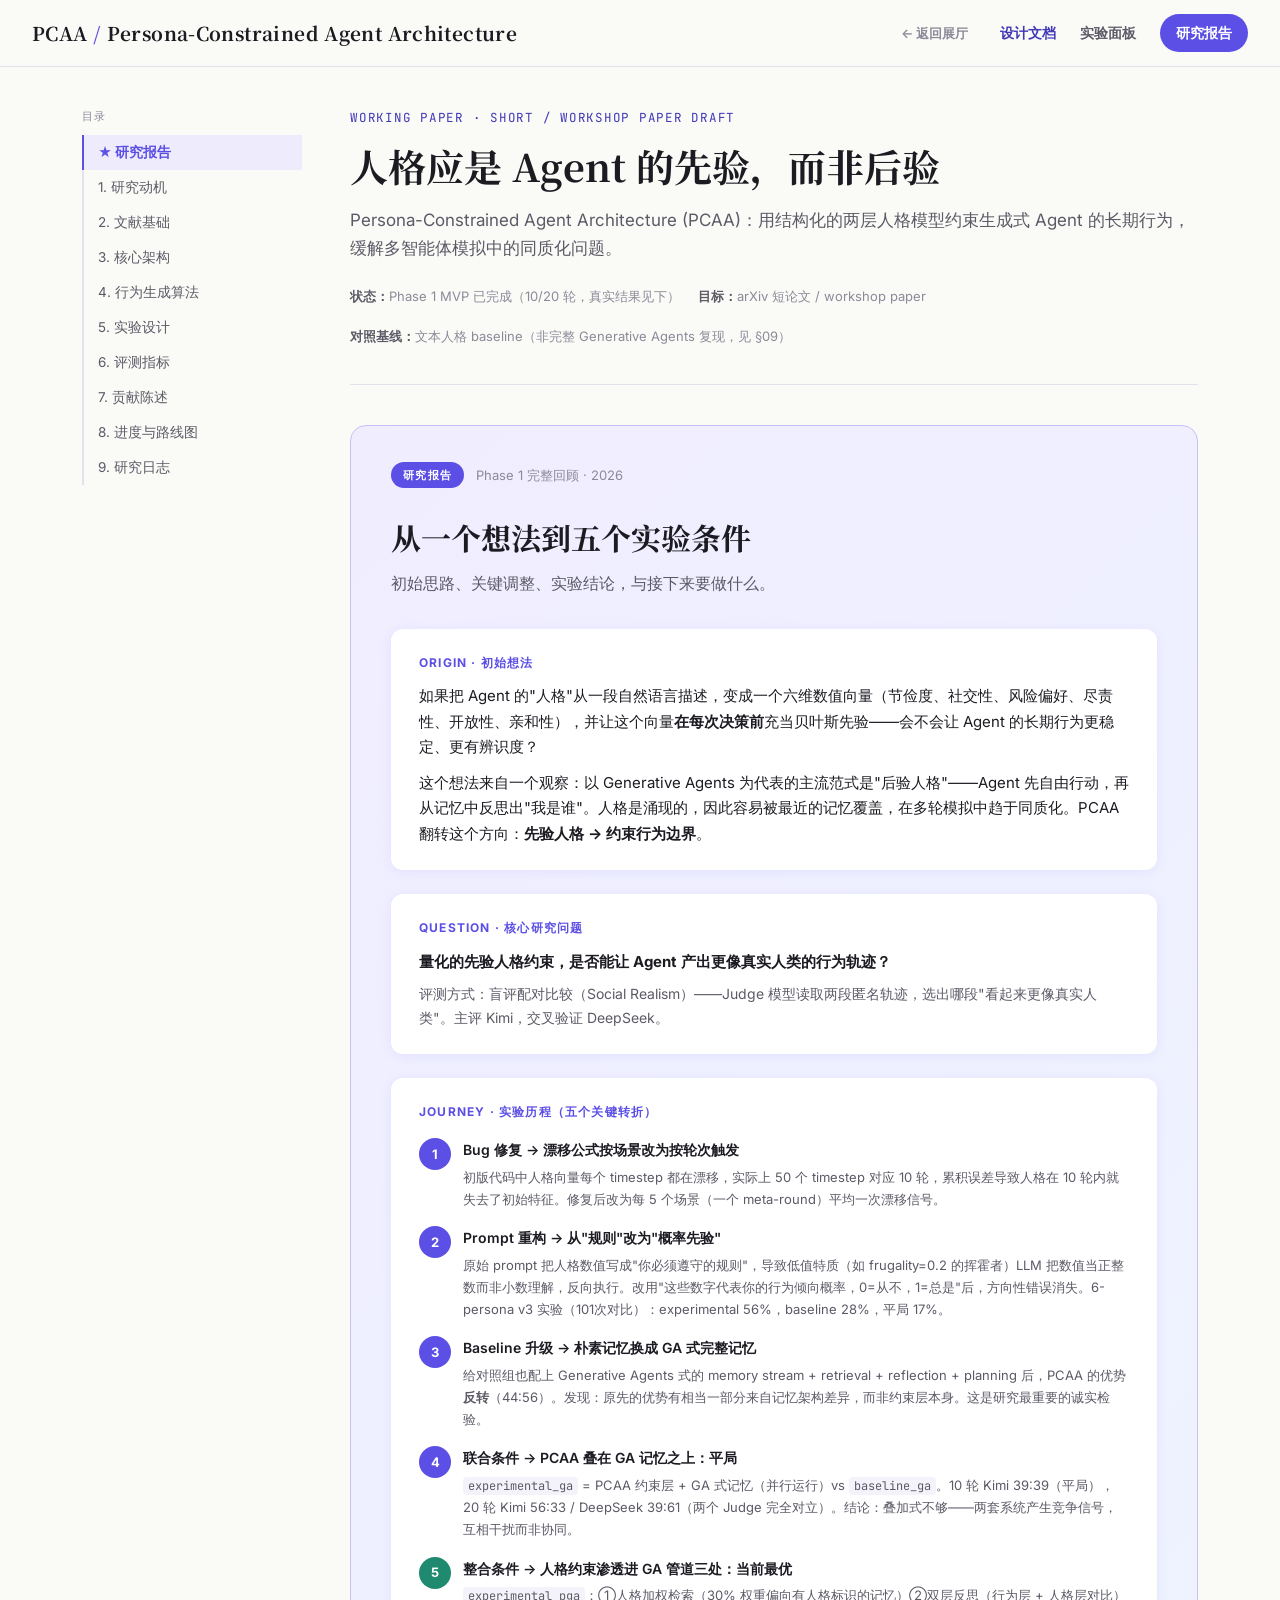
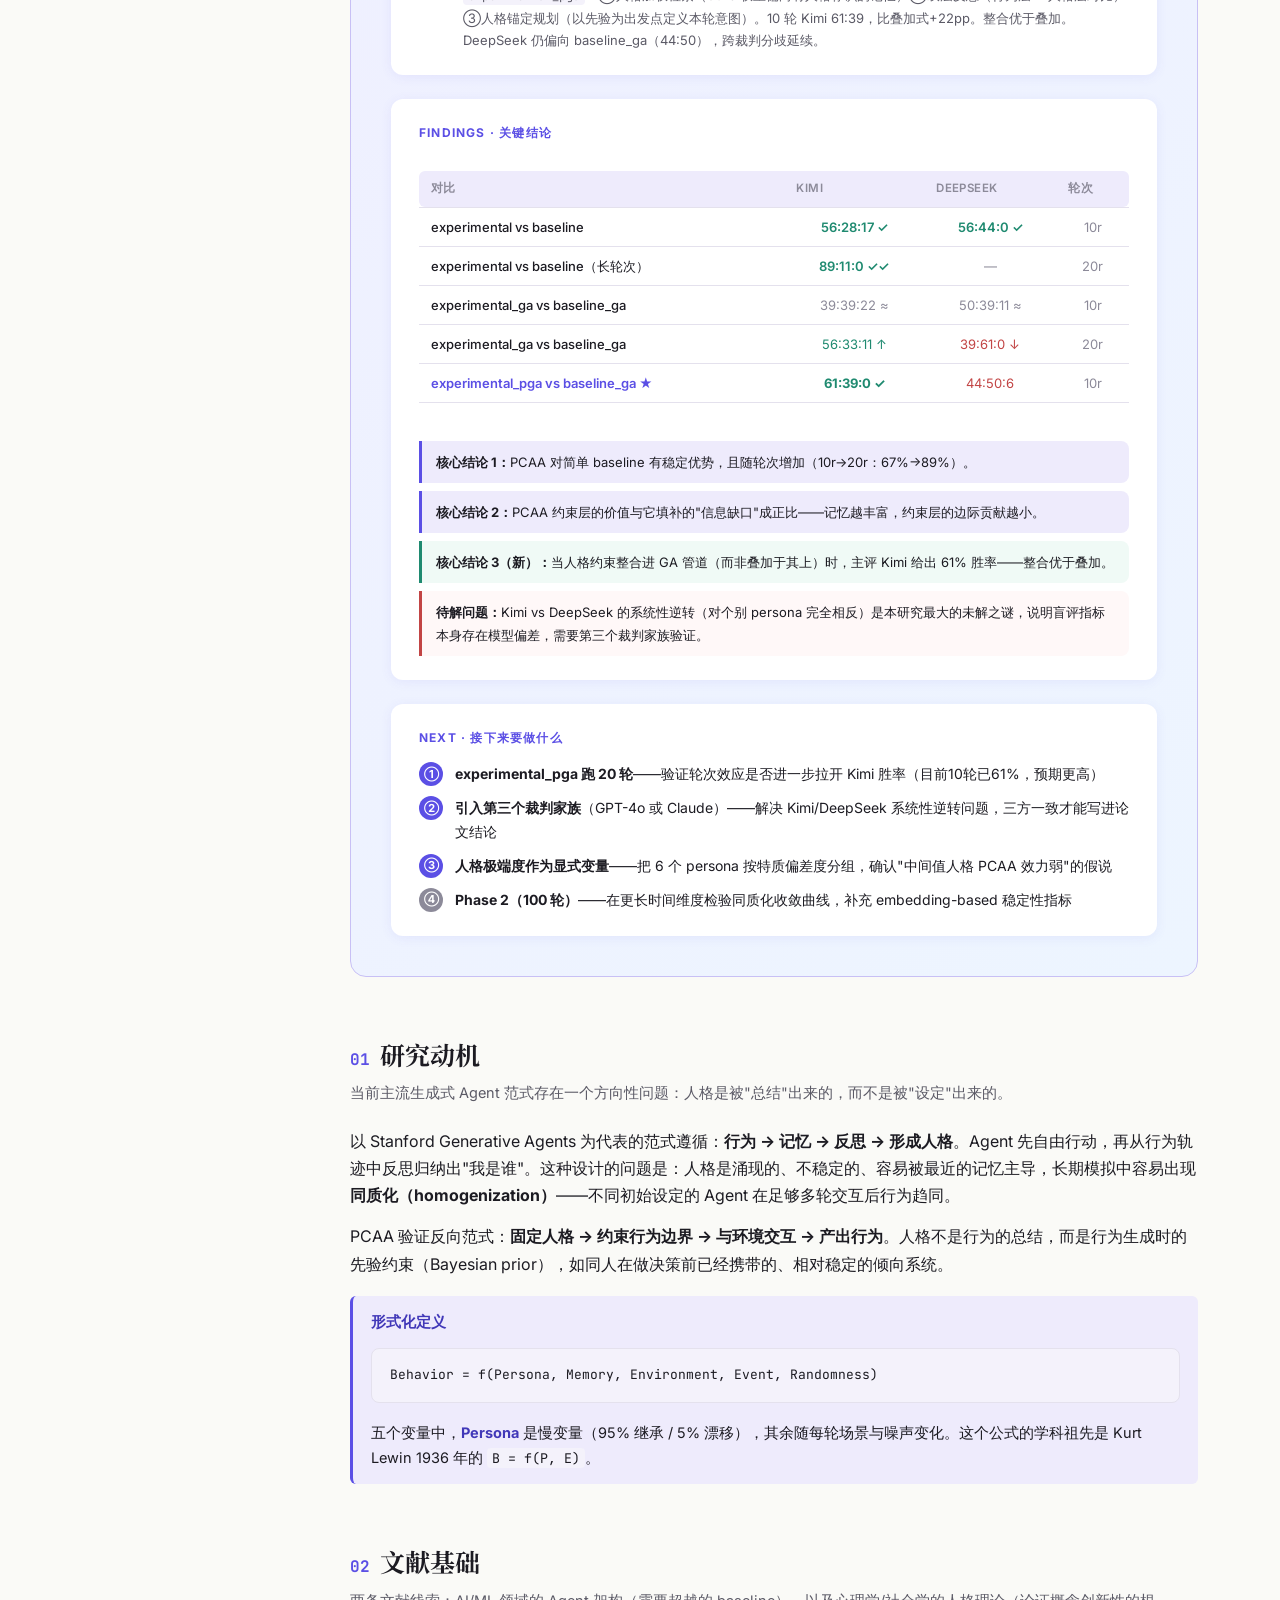
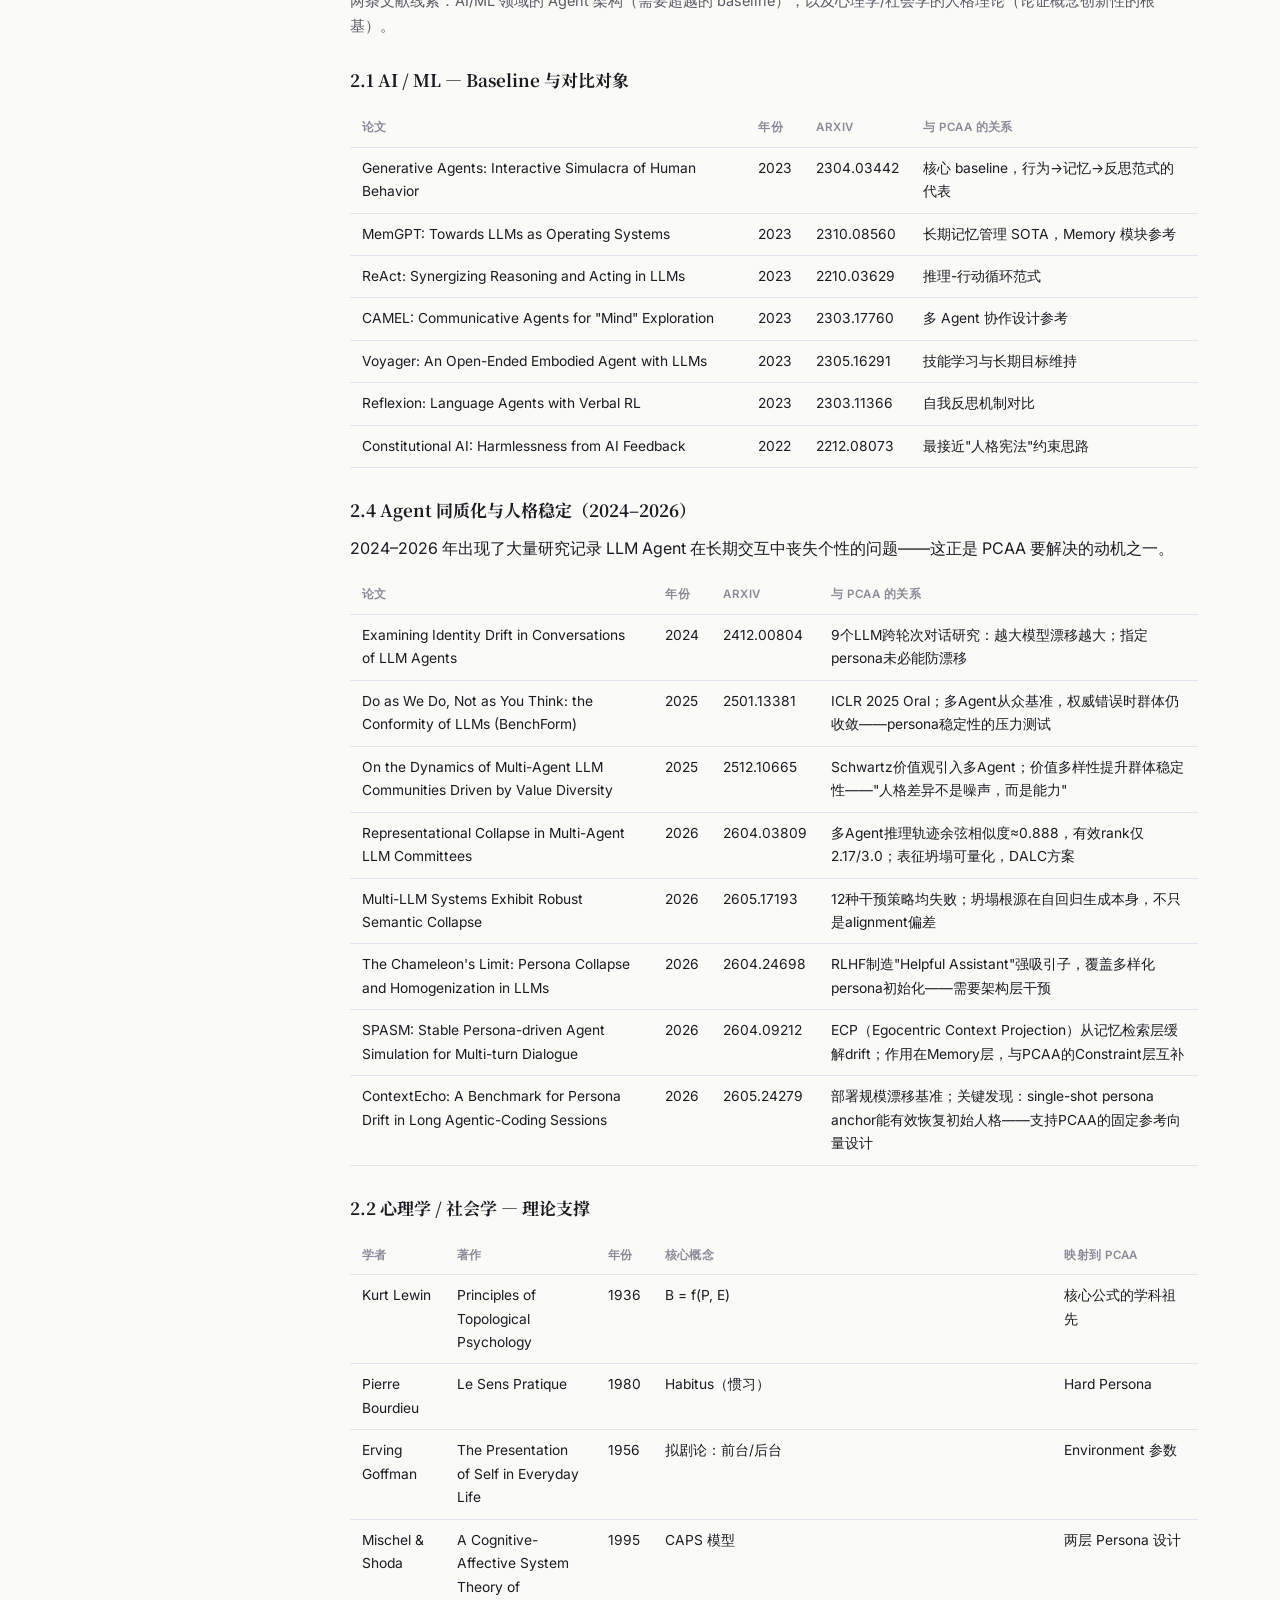
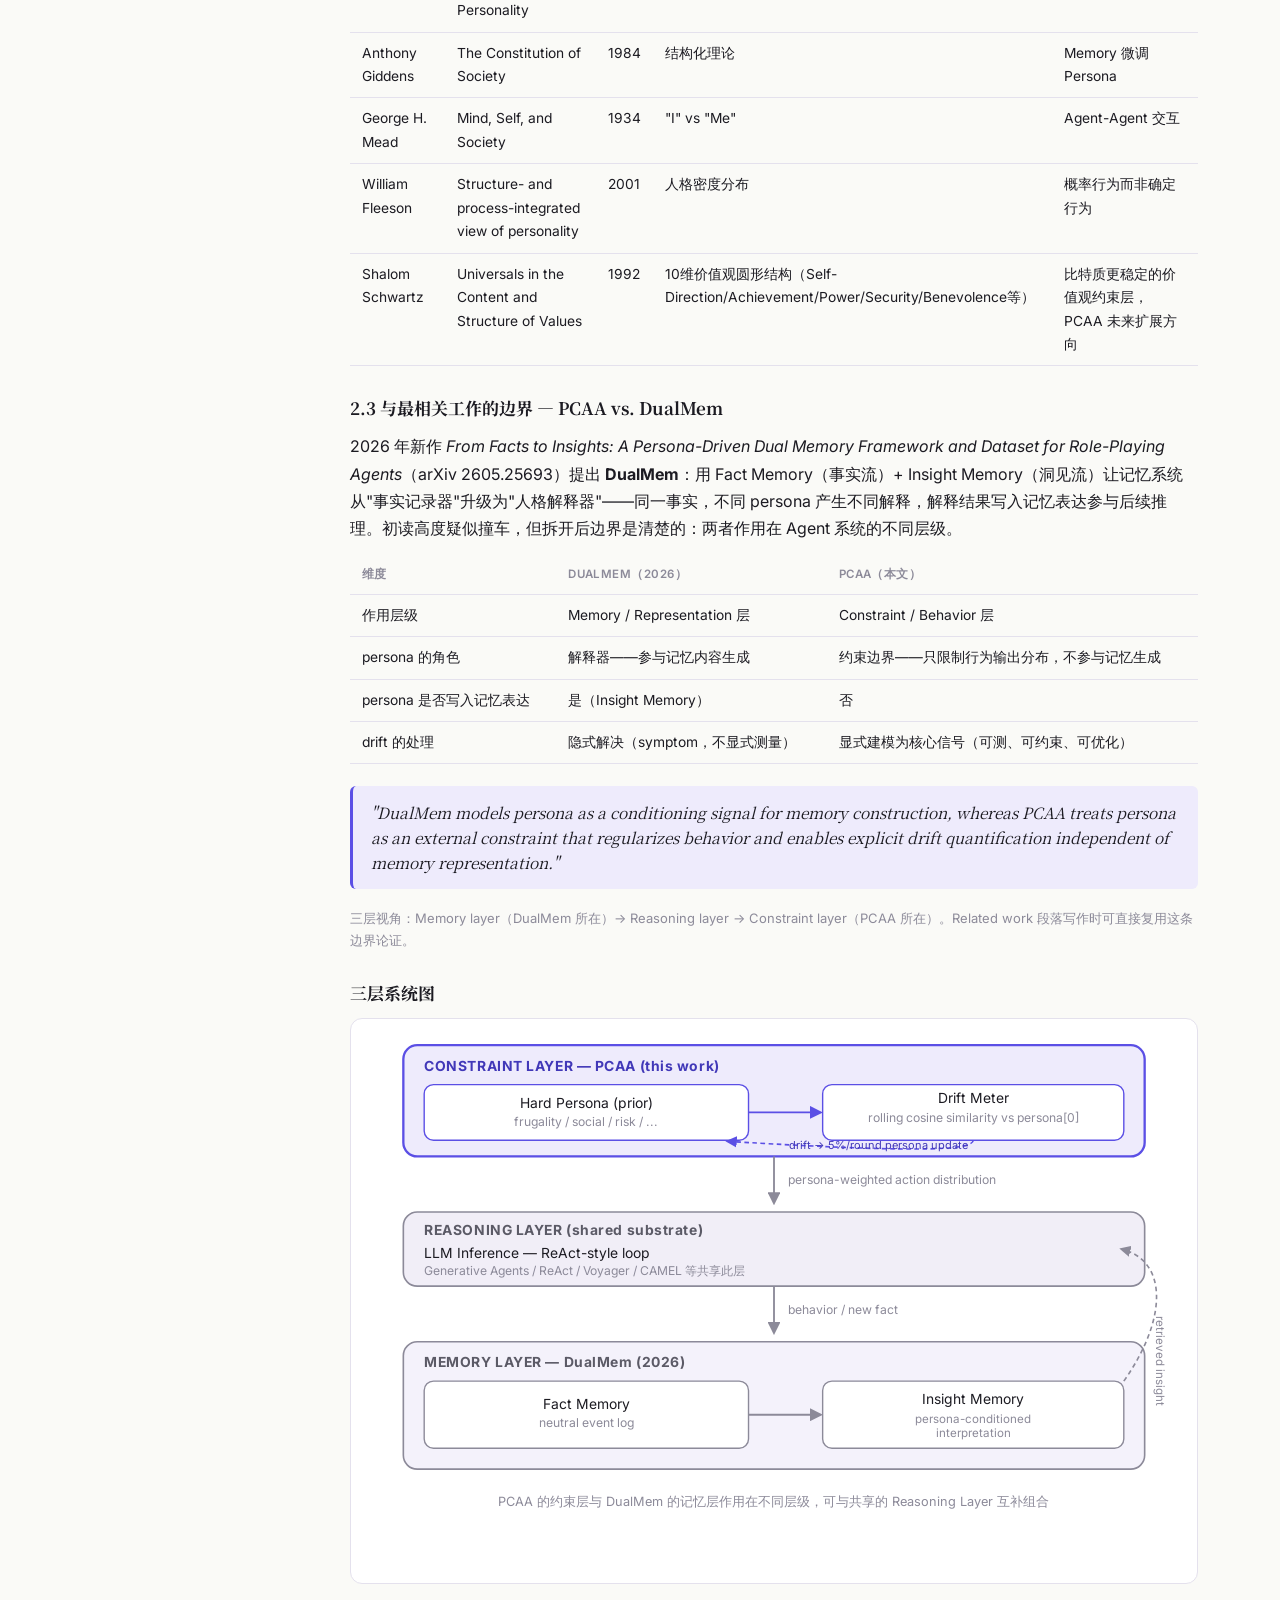
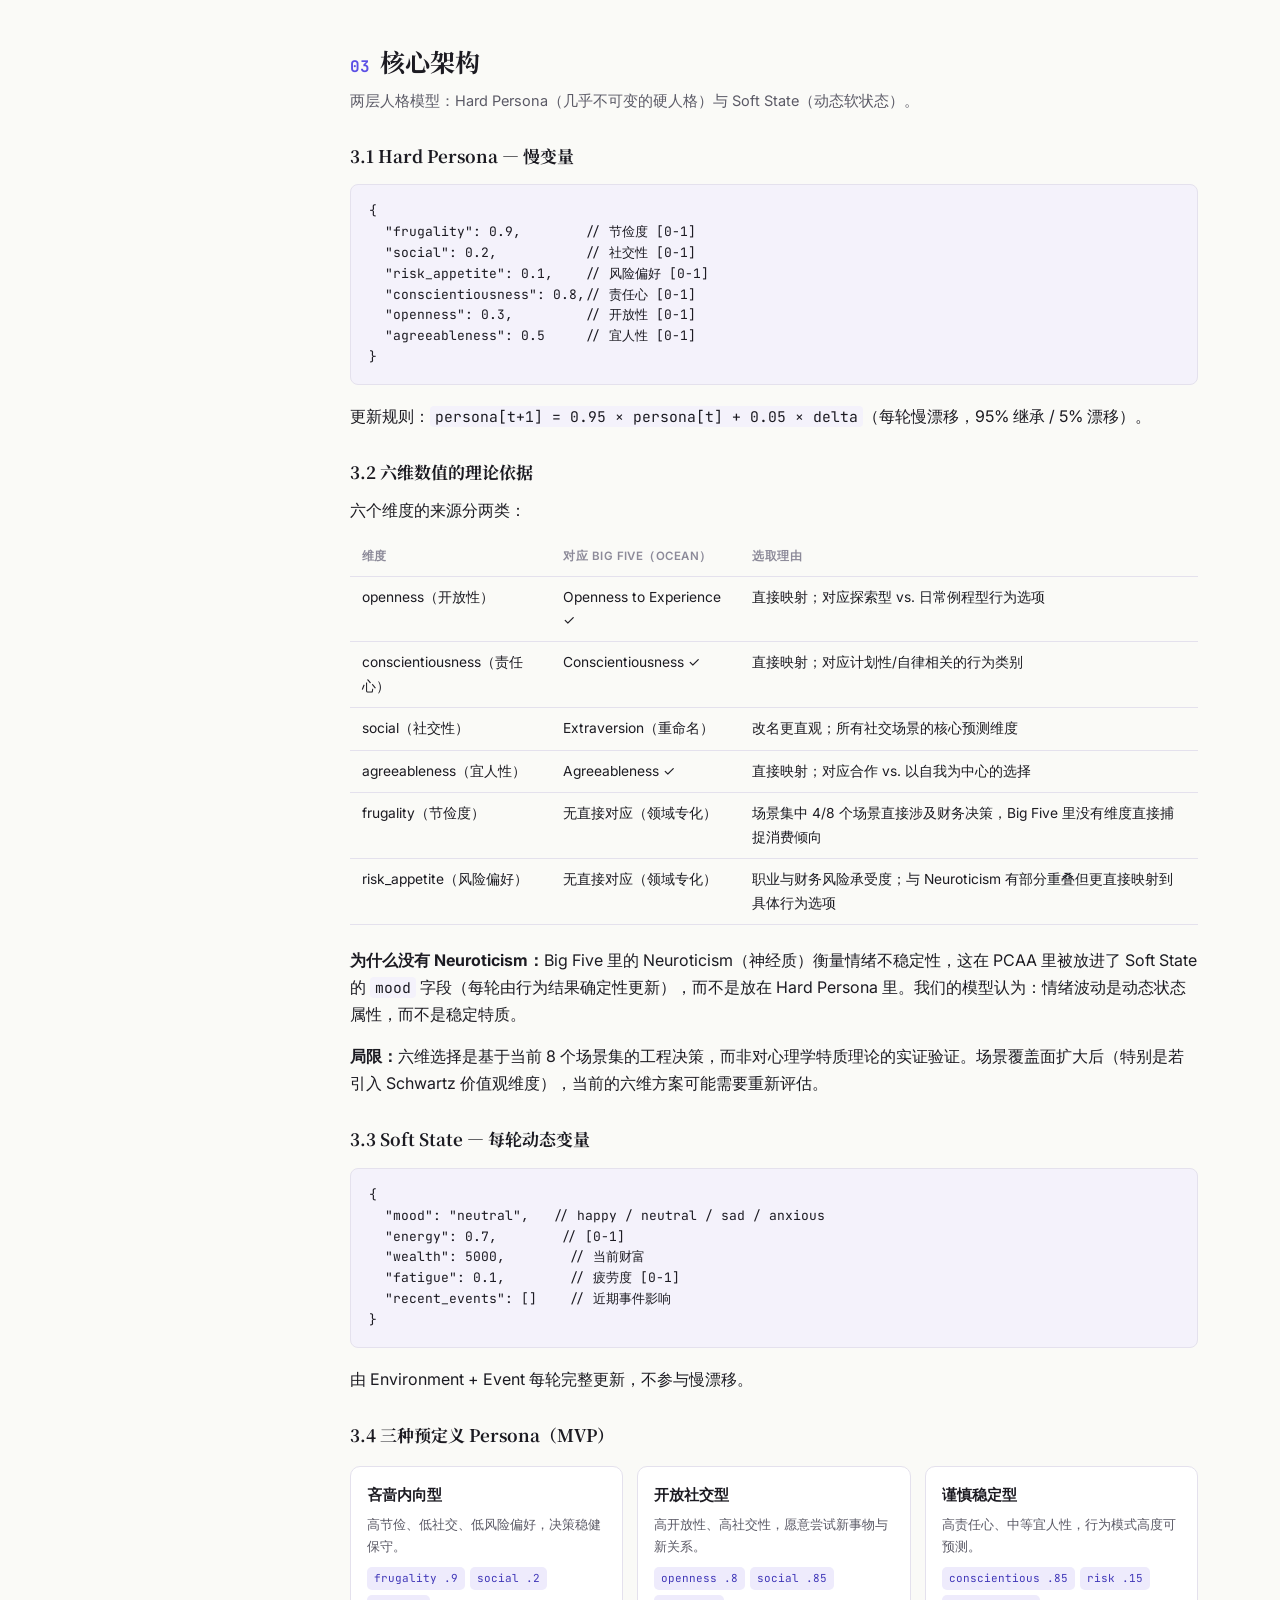
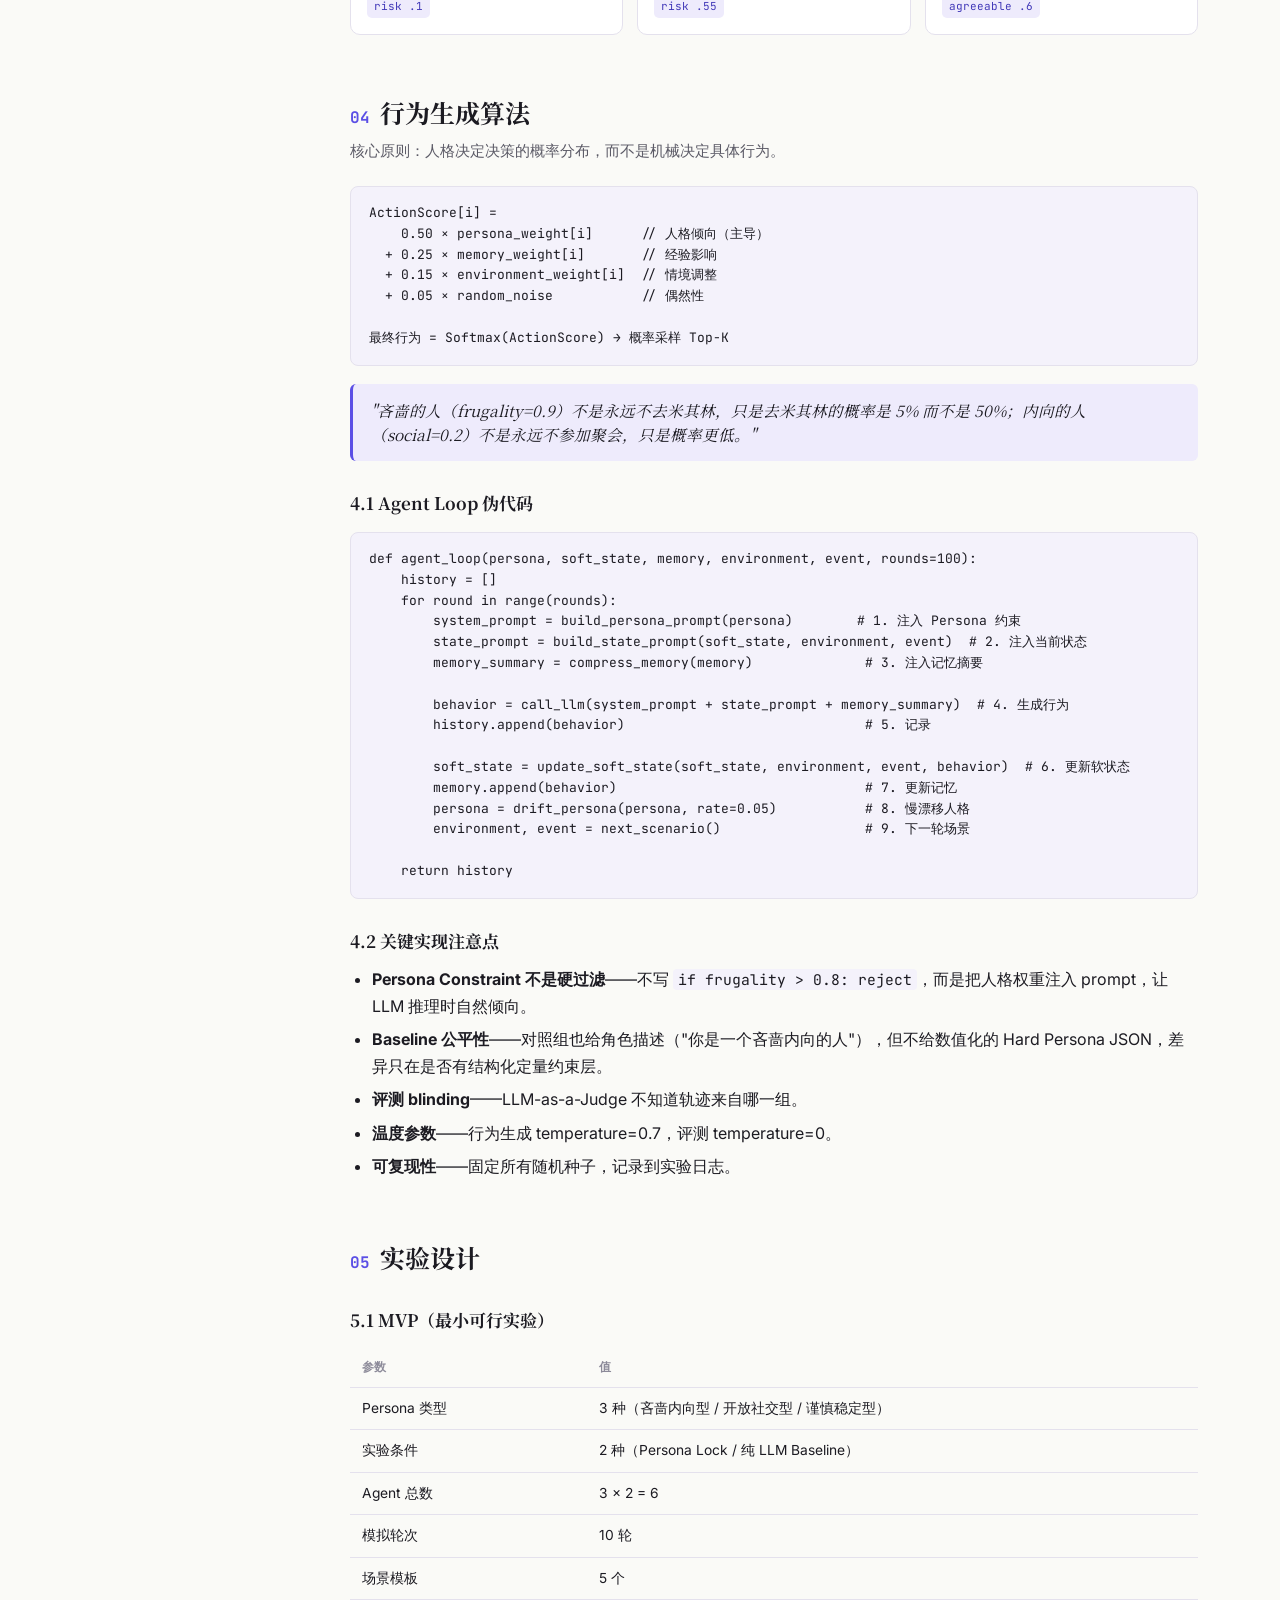
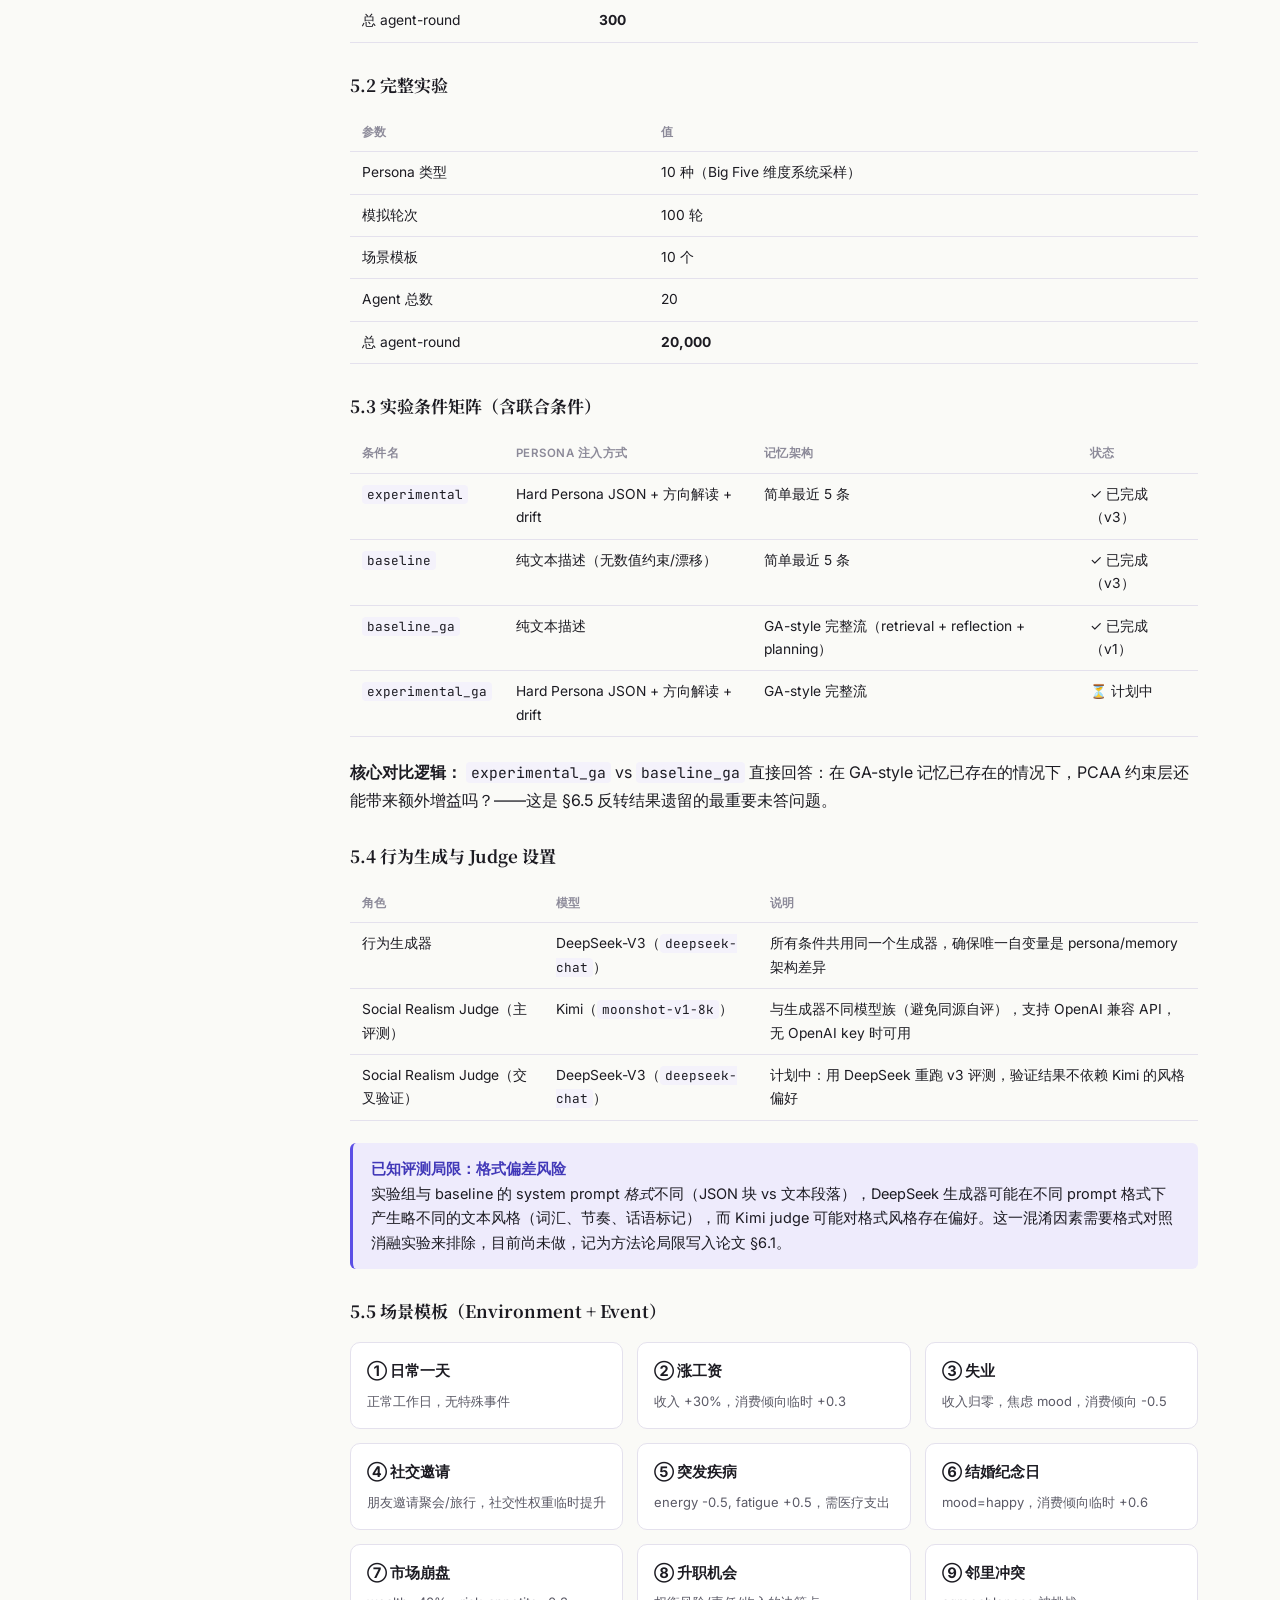
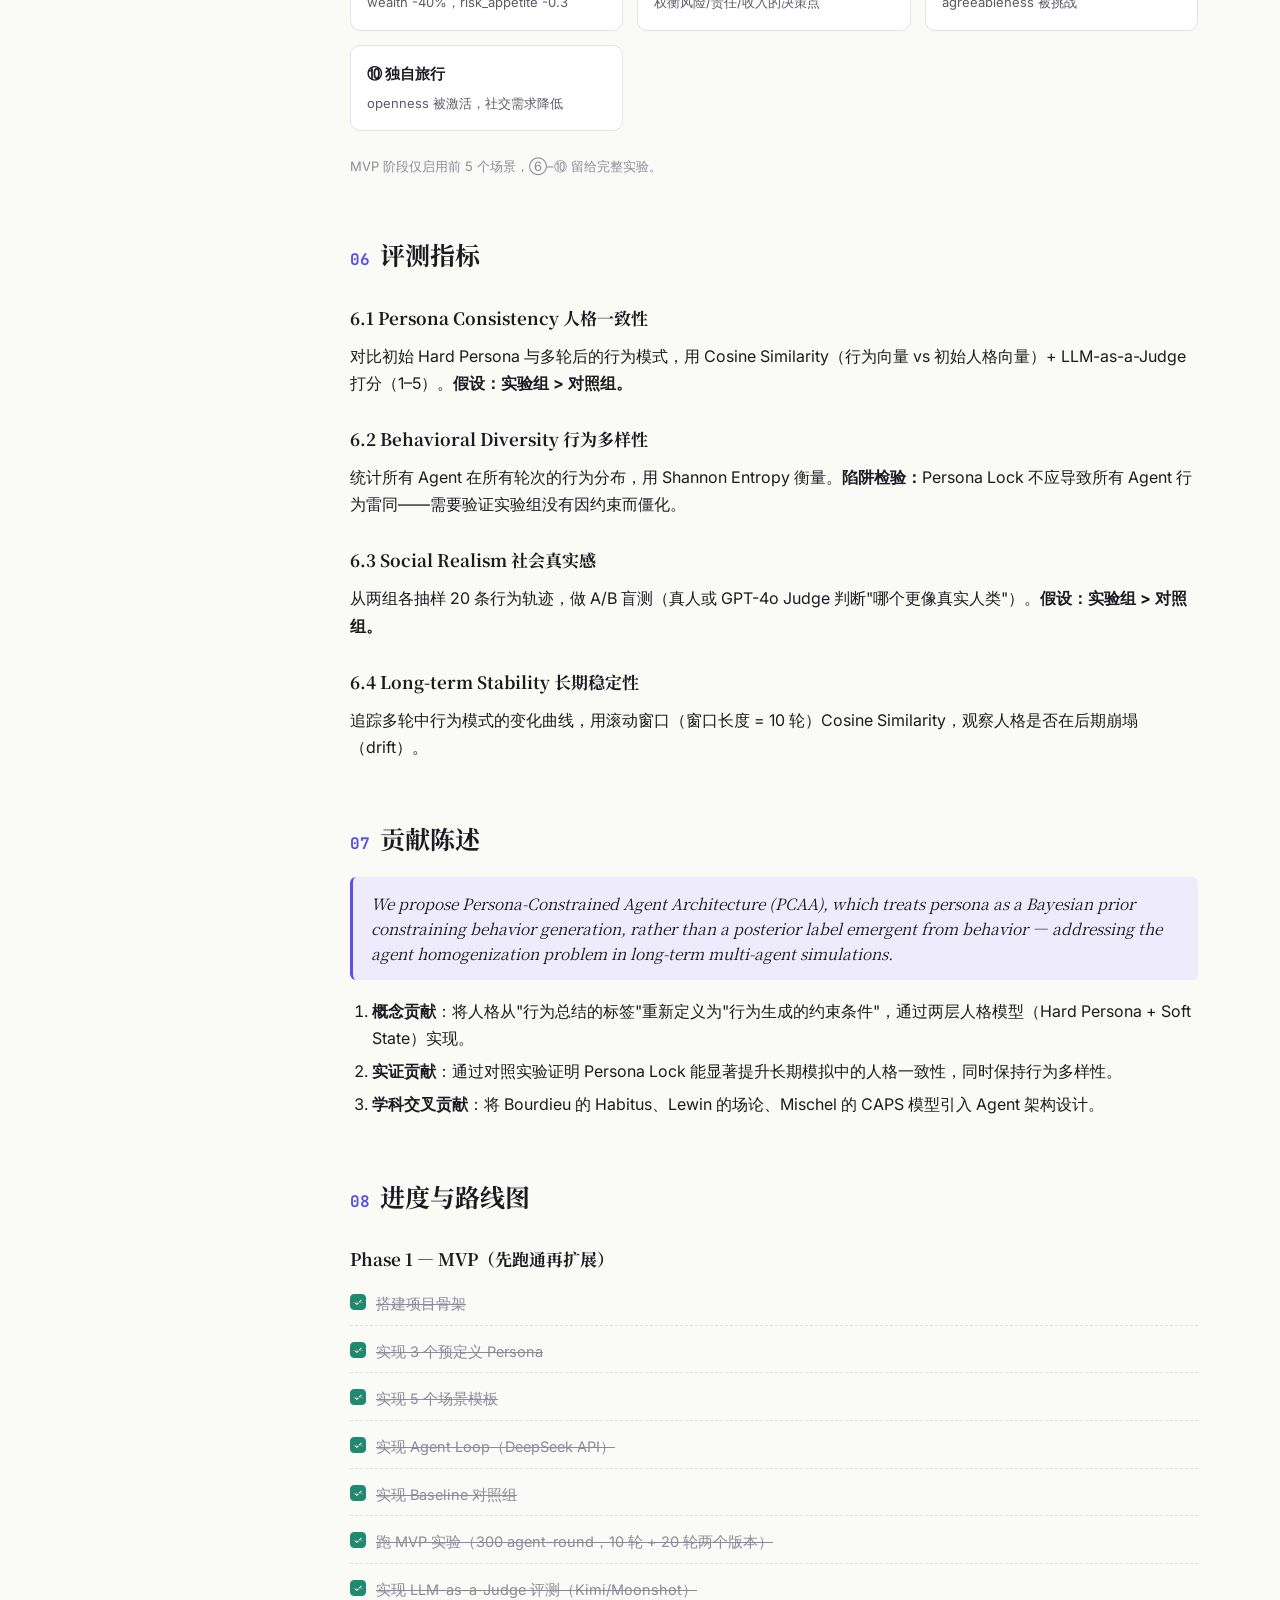
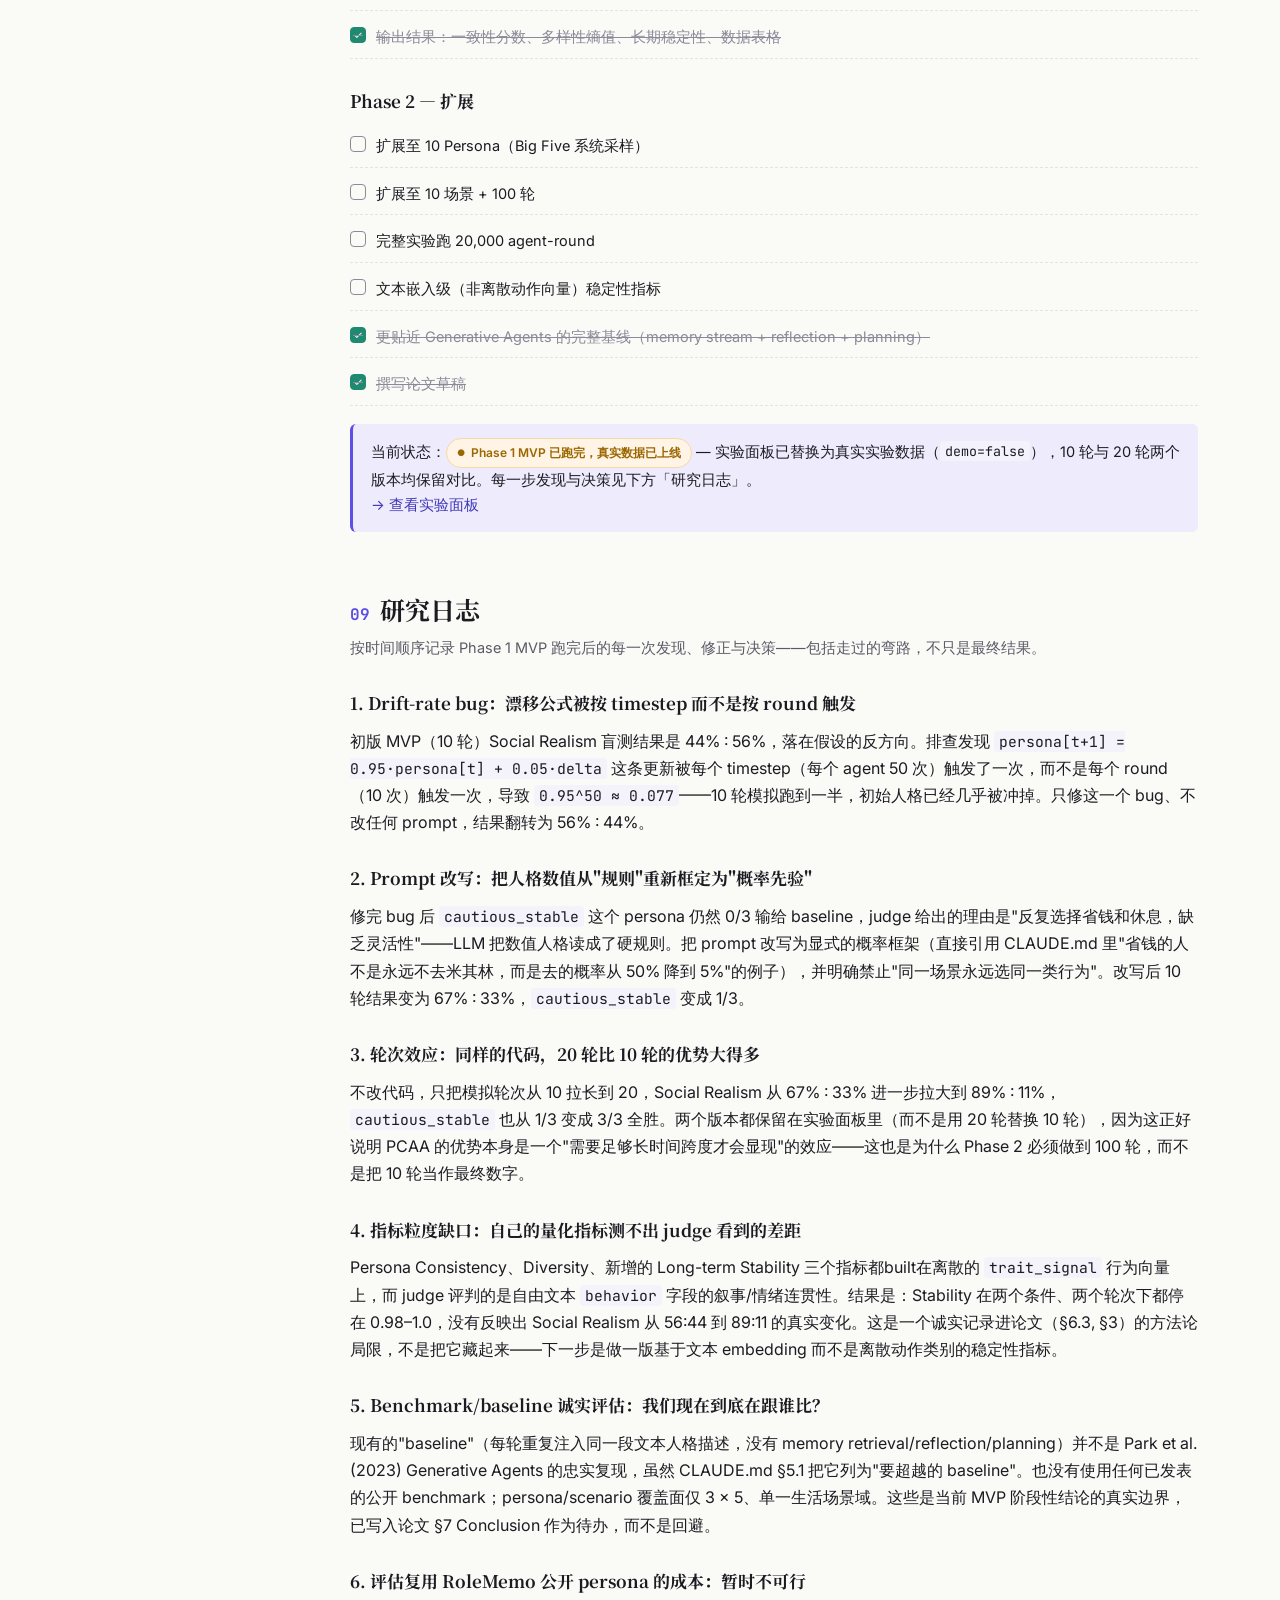
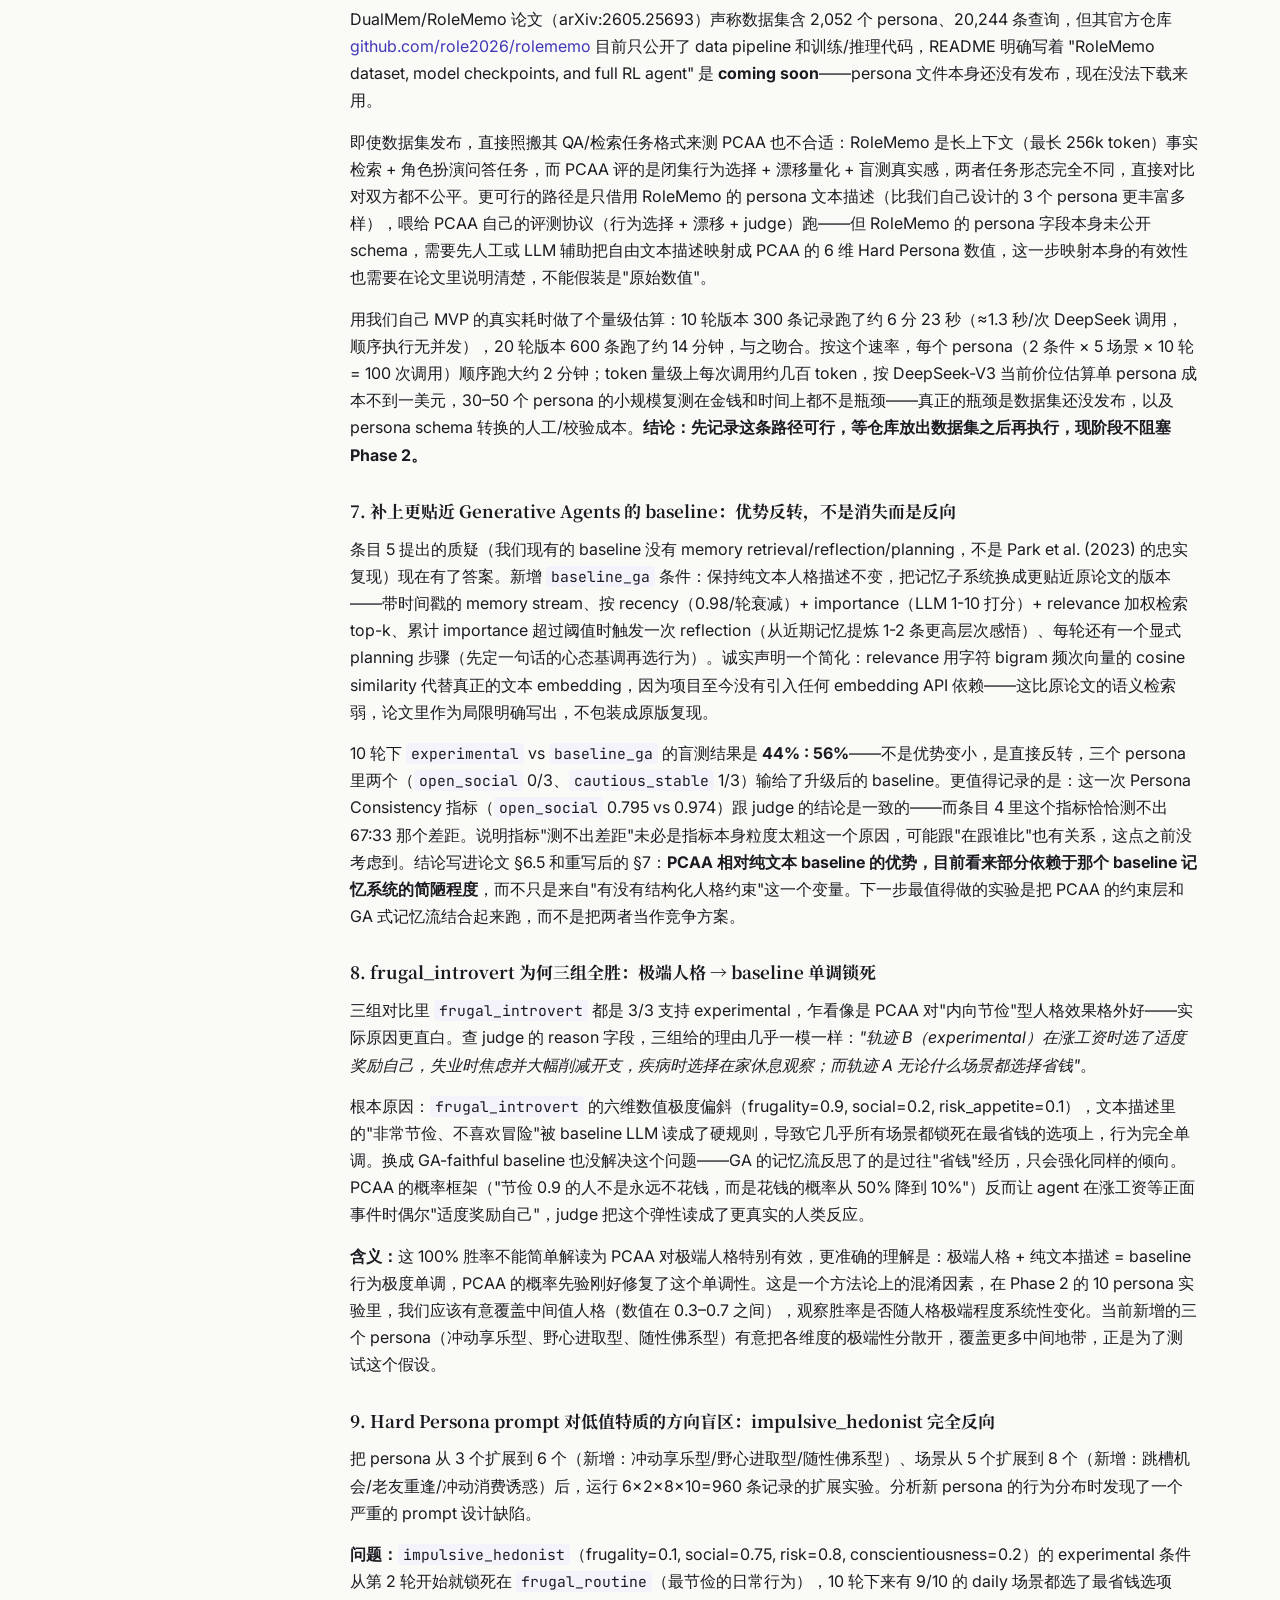
==== site/index.html @ 69a3335a "feat: PCAA Phase 1 MVP — complete experiment codebase + results 五个实验条件（experimental / baseline / bas" ====
<!DOCTYPE html>
<html lang="zh-CN">
<head>
<meta charset="UTF-8">
<meta name="viewport" content="width=device-width, initial-scale=1.0">
<title>PCAA — Persona-Constrained Agent Architecture</title>
<link rel="preconnect" href="https://fonts.googleapis.com">
<link href="https://fonts.googleapis.com/css2?family=Noto+Serif+SC:wght@500;700&family=Inter:wght@400;500;600;700&family=JetBrains+Mono:wght@400;500&display=swap" rel="stylesheet">
<link rel="stylesheet" href="css/style.css">
</head>
<body>

<div class="topbar">
  <div class="brand">PCAA <span>/</span> Persona-Constrained Agent Architecture</div>
  <nav>
    <a href="https://carolineluu.github.io/" style="font-size:13px;color:var(--ink-faint);display:flex;align-items:center;gap:5px;margin-right:8px;">← 返回展厅</a>
    <a href="index.html" class="active">设计文档</a>
    <a href="dashboard.html">实验面板</a>
    <a href="#research-report" class="cta">研究报告</a>
  </nav>
</div>

<div class="page">
  <aside class="toc">
    <div class="toc-title">目录</div>
    <ol>
      <li><a href="#research-report" style="color:var(--accent);font-weight:600;">★ 研究报告</a></li>
      <li><a href="#motivation">1. 研究动机</a></li>
      <li><a href="#related-work">2. 文献基础</a></li>
      <li><a href="#architecture">3. 核心架构</a></li>
      <li><a href="#algorithm">4. 行为生成算法</a></li>
      <li><a href="#experiment-design">5. 实验设计</a></li>
      <li><a href="#metrics">6. 评测指标</a></li>
      <li><a href="#contributions">7. 贡献陈述</a></li>
      <li><a href="#roadmap">8. 进度与路线图</a></li>
      <li><a href="#research-log">9. 研究日志</a></li>
    </ol>
  </aside>

  <main>
    <div class="hero">
      <div class="kicker">Working Paper · Short / Workshop Paper Draft</div>
      <h1>人格应是 Agent 的先验，而非后验</h1>
      <div class="subtitle">Persona-Constrained Agent Architecture (PCAA)：用结构化的两层人格模型约束生成式 Agent 的长期行为，缓解多智能体模拟中的同质化问题。</div>
      <div class="meta">
        <span><b>状态：</b>Phase 1 MVP 已完成（10/20 轮，真实结果见下）</span>
        <span><b>目标：</b>arXiv 短论文 / workshop paper</span>
        <span><b>对照基线：</b>文本人格 baseline（非完整 Generative Agents 复现，见 §09）</span>
      </div>
    </div>

    <section class="block" id="research-report" style="background:linear-gradient(135deg,#f0edff 0%,#edf5ff 100%);border:1.5px solid #c8c0f5;border-radius:16px;padding:36px 40px 40px;">
      <div style="display:flex;align-items:center;gap:12px;margin-bottom:24px;">
        <span style="background:var(--accent);color:#fff;font-size:11px;font-weight:700;letter-spacing:.12em;padding:4px 12px;border-radius:99px;">研究报告</span>
        <span style="font-size:13px;color:var(--ink-faint);">Phase 1 完整回顾 · 2026</span>
      </div>
      <h2 style="font-family:var(--serif);font-size:clamp(22px,2.4vw,30px);margin:0 0 8px;color:var(--ink);">从一个想法到五个实验条件</h2>
      <p style="font-size:16px;color:var(--ink-soft);margin:0 0 32px;line-height:1.6;">初始思路、关键调整、实验结论，与接下来要做什么。</p>

      <div style="display:grid;gap:24px;">

        <!-- 1. 初始想法 -->
        <div style="background:#fff;border-radius:12px;padding:24px 28px;box-shadow:0 2px 12px rgba(91,79,229,.08);">
          <div style="font-size:12px;font-weight:700;letter-spacing:.1em;color:var(--accent);margin-bottom:10px;">ORIGIN · 初始想法</div>
          <p style="margin:0 0 10px;font-size:15px;">如果把 Agent 的"人格"从一段自然语言描述，变成一个六维数值向量（节俭度、社交性、风险偏好、尽责性、开放性、亲和性），并让这个向量<b>在每次决策前</b>充当贝叶斯先验——会不会让 Agent 的长期行为更稳定、更有辨识度？</p>
          <p style="margin:0;font-size:15px;">这个想法来自一个观察：以 Generative Agents 为代表的主流范式是"后验人格"——Agent 先自由行动，再从记忆中反思出"我是谁"。人格是涌现的，因此容易被最近的记忆覆盖，在多轮模拟中趋于同质化。PCAA 翻转这个方向：<b>先验人格 → 约束行为边界</b>。</p>
        </div>

        <!-- 2. 研究问题 -->
        <div style="background:#fff;border-radius:12px;padding:24px 28px;box-shadow:0 2px 12px rgba(91,79,229,.08);">
          <div style="font-size:12px;font-weight:700;letter-spacing:.1em;color:var(--accent);margin-bottom:10px;">QUESTION · 核心研究问题</div>
          <p style="margin:0 0 8px;font-size:15px;"><b>量化的先验人格约束，是否能让 Agent 产出更像真实人类的行为轨迹？</b></p>
          <p style="margin:0;font-size:14px;color:var(--ink-soft);">评测方式：盲评配对比较（Social Realism）——Judge 模型读取两段匿名轨迹，选出哪段"看起来更像真实人类"。主评 Kimi，交叉验证 DeepSeek。</p>
        </div>

        <!-- 3. 实验历程 -->
        <div style="background:#fff;border-radius:12px;padding:24px 28px;box-shadow:0 2px 12px rgba(91,79,229,.08);">
          <div style="font-size:12px;font-weight:700;letter-spacing:.1em;color:var(--accent);margin-bottom:16px;">JOURNEY · 实验历程（五个关键转折）</div>
          <div style="display:flex;flex-direction:column;gap:16px;">

            <div style="display:grid;grid-template-columns:32px 1fr;gap:12px;align-items:start;">
              <div style="width:32px;height:32px;border-radius:50%;background:var(--accent);color:#fff;display:grid;place-items:center;font-size:13px;font-weight:700;flex-shrink:0;">1</div>
              <div>
                <div style="font-weight:600;font-size:14px;margin-bottom:4px;">Bug 修复 → 漂移公式按场景改为按轮次触发</div>
                <div style="font-size:13px;color:var(--ink-soft);">初版代码中人格向量每个 timestep 都在漂移，实际上 50 个 timestep 对应 10 轮，累积误差导致人格在 10 轮内就失去了初始特征。修复后改为每 5 个场景（一个 meta-round）平均一次漂移信号。</div>
              </div>
            </div>

            <div style="display:grid;grid-template-columns:32px 1fr;gap:12px;align-items:start;">
              <div style="width:32px;height:32px;border-radius:50%;background:var(--accent);color:#fff;display:grid;place-items:center;font-size:13px;font-weight:700;flex-shrink:0;">2</div>
              <div>
                <div style="font-weight:600;font-size:14px;margin-bottom:4px;">Prompt 重构 → 从"规则"改为"概率先验"</div>
                <div style="font-size:13px;color:var(--ink-soft);">原始 prompt 把人格数值写成"你必须遵守的规则"，导致低值特质（如 frugality=0.2 的挥霍者）LLM 把数值当正整数而非小数理解，反向执行。改用"这些数字代表你的行为倾向概率，0=从不，1=总是"后，方向性错误消失。6-persona v3 实验（101次对比）：experimental 56%，baseline 28%，平局 17%。</div>
              </div>
            </div>

            <div style="display:grid;grid-template-columns:32px 1fr;gap:12px;align-items:start;">
              <div style="width:32px;height:32px;border-radius:50%;background:var(--accent);color:#fff;display:grid;place-items:center;font-size:13px;font-weight:700;flex-shrink:0;">3</div>
              <div>
                <div style="font-weight:600;font-size:14px;margin-bottom:4px;">Baseline 升级 → 朴素记忆换成 GA 式完整记忆</div>
                <div style="font-size:13px;color:var(--ink-soft);">给对照组也配上 Generative Agents 式的 memory stream + retrieval + reflection + planning 后，PCAA 的优势<b>反转</b>（44:56）。发现：原先的优势有相当一部分来自记忆架构差异，而非约束层本身。这是研究最重要的诚实检验。</div>
              </div>
            </div>

            <div style="display:grid;grid-template-columns:32px 1fr;gap:12px;align-items:start;">
              <div style="width:32px;height:32px;border-radius:50%;background:var(--accent);color:#fff;display:grid;place-items:center;font-size:13px;font-weight:700;flex-shrink:0;">4</div>
              <div>
                <div style="font-weight:600;font-size:14px;margin-bottom:4px;">联合条件 → PCAA 叠在 GA 记忆之上：平局</div>
                <div style="font-size:13px;color:var(--ink-soft);"><code>experimental_ga</code> = PCAA 约束层 + GA 式记忆（并行运行）vs <code>baseline_ga</code>。10 轮 Kimi 39:39（平局），20 轮 Kimi 56:33 / DeepSeek 39:61（两个 Judge 完全对立）。结论：叠加式不够——两套系统产生竞争信号，互相干扰而非协同。</div>
              </div>
            </div>

            <div style="display:grid;grid-template-columns:32px 1fr;gap:12px;align-items:start;">
              <div style="width:32px;height:32px;border-radius:50%;background:#1F8A70;color:#fff;display:grid;place-items:center;font-size:13px;font-weight:700;flex-shrink:0;">5</div>
              <div>
                <div style="font-weight:600;font-size:14px;margin-bottom:4px;">整合条件 → 人格约束渗透进 GA 管道三处：当前最优</div>
                <div style="font-size:13px;color:var(--ink-soft);"><code>experimental_pga</code>：①人格加权检索（30% 权重偏向有人格标识的记忆）②双层反思（行为层 + 人格层对比）③人格锚定规划（以先验为出发点定义本轮意图）。10 轮 Kimi 61:39，比叠加式+22pp。整合优于叠加。DeepSeek 仍偏向 baseline_ga（44:50），跨裁判分歧延续。</div>
              </div>
            </div>

          </div>
        </div>

        <!-- 4. 关键结论 -->
        <div style="background:#fff;border-radius:12px;padding:24px 28px;box-shadow:0 2px 12px rgba(91,79,229,.08);">
          <div style="font-size:12px;font-weight:700;letter-spacing:.1em;color:var(--accent);margin-bottom:14px;">FINDINGS · 关键结论</div>
          <div style="overflow-x:auto;">
            <table style="font-size:13px;border-collapse:collapse;width:100%;">
              <tr style="background:var(--accent-soft);">
                <th style="text-align:left;padding:8px 12px;border-radius:6px 0 0 6px;">对比</th>
                <th style="padding:8px 12px;">Kimi</th>
                <th style="padding:8px 12px;">DeepSeek</th>
                <th style="padding:8px 12px;border-radius:0 6px 6px 0;">轮次</th>
              </tr>
              <tr style="border-bottom:1px solid var(--line);">
                <td style="padding:8px 12px;font-weight:500;">experimental vs baseline</td>
                <td style="padding:8px 12px;text-align:center;color:var(--good);font-weight:600;">56:28:17 ✓</td>
                <td style="padding:8px 12px;text-align:center;color:var(--good);font-weight:600;">56:44:0 ✓</td>
                <td style="padding:8px 12px;text-align:center;color:var(--ink-faint);">10r</td>
              </tr>
              <tr style="border-bottom:1px solid var(--line);">
                <td style="padding:8px 12px;font-weight:500;">experimental vs baseline（长轮次）</td>
                <td style="padding:8px 12px;text-align:center;color:var(--good);font-weight:600;">89:11:0 ✓✓</td>
                <td style="padding:8px 12px;text-align:center;color:var(--ink-faint);">—</td>
                <td style="padding:8px 12px;text-align:center;color:var(--ink-faint);">20r</td>
              </tr>
              <tr style="border-bottom:1px solid var(--line);">
                <td style="padding:8px 12px;font-weight:500;">experimental_ga vs baseline_ga</td>
                <td style="padding:8px 12px;text-align:center;color:var(--ink-faint);">39:39:22 ≈</td>
                <td style="padding:8px 12px;text-align:center;color:var(--ink-faint);">50:39:11 ≈</td>
                <td style="padding:8px 12px;text-align:center;color:var(--ink-faint);">10r</td>
              </tr>
              <tr style="border-bottom:1px solid var(--line);">
                <td style="padding:8px 12px;font-weight:500;">experimental_ga vs baseline_ga</td>
                <td style="padding:8px 12px;text-align:center;color:var(--good);">56:33:11 ↑</td>
                <td style="padding:8px 12px;text-align:center;color:var(--bad);">39:61:0 ↓</td>
                <td style="padding:8px 12px;text-align:center;color:var(--ink-faint);">20r</td>
              </tr>
              <tr>
                <td style="padding:8px 12px;font-weight:600;color:var(--accent);">experimental_pga vs baseline_ga ★</td>
                <td style="padding:8px 12px;text-align:center;color:var(--good);font-weight:700;">61:39:0 ✓</td>
                <td style="padding:8px 12px;text-align:center;color:var(--bad);">44:50:6</td>
                <td style="padding:8px 12px;text-align:center;color:var(--ink-faint);">10r</td>
              </tr>
            </table>
          </div>
          <div style="margin-top:16px;display:grid;gap:8px;">
            <div style="font-size:13px;padding:10px 14px;background:var(--accent-soft);border-left:3px solid var(--accent);border-radius:0 8px 8px 0;"><b>核心结论 1：</b>PCAA 对简单 baseline 有稳定优势，且随轮次增加（10r→20r：67%→89%）。</div>
            <div style="font-size:13px;padding:10px 14px;background:var(--accent-soft);border-left:3px solid var(--accent);border-radius:0 8px 8px 0;"><b>核心结论 2：</b>PCAA 约束层的价值与它填补的"信息缺口"成正比——记忆越丰富，约束层的边际贡献越小。</div>
            <div style="font-size:13px;padding:10px 14px;background:#f0faf6;border-left:3px solid var(--good);border-radius:0 8px 8px 0;"><b>核心结论 3（新）：</b>当人格约束整合进 GA 管道（而非叠加于其上）时，主评 Kimi 给出 61% 胜率——整合优于叠加。</div>
            <div style="font-size:13px;padding:10px 14px;background:#fff8f8;border-left:3px solid var(--bad);border-radius:0 8px 8px 0;"><b>待解问题：</b>Kimi vs DeepSeek 的系统性逆转（对个别 persona 完全相反）是本研究最大的未解之谜，说明盲评指标本身存在模型偏差，需要第三个裁判家族验证。</div>
          </div>
        </div>

        <!-- 5. 接下来 -->
        <div style="background:#fff;border-radius:12px;padding:24px 28px;box-shadow:0 2px 12px rgba(91,79,229,.08);">
          <div style="font-size:12px;font-weight:700;letter-spacing:.1em;color:var(--accent);margin-bottom:14px;">NEXT · 接下来要做什么</div>
          <div style="display:grid;gap:10px;">
            <div style="display:flex;gap:12px;align-items:start;font-size:14px;">
              <span style="flex-shrink:0;width:24px;height:24px;border-radius:50%;background:var(--accent);color:#fff;display:grid;place-items:center;font-size:11px;font-weight:700;">①</span>
              <span><b>experimental_pga 跑 20 轮</b>——验证轮次效应是否进一步拉开 Kimi 胜率（目前10轮已61%，预期更高）</span>
            </div>
            <div style="display:flex;gap:12px;align-items:start;font-size:14px;">
              <span style="flex-shrink:0;width:24px;height:24px;border-radius:50%;background:var(--accent);color:#fff;display:grid;place-items:center;font-size:11px;font-weight:700;">②</span>
              <span><b>引入第三个裁判家族</b>（GPT-4o 或 Claude）——解决 Kimi/DeepSeek 系统性逆转问题，三方一致才能写进论文结论</span>
            </div>
            <div style="display:flex;gap:12px;align-items:start;font-size:14px;">
              <span style="flex-shrink:0;width:24px;height:24px;border-radius:50%;background:var(--accent);color:#fff;display:grid;place-items:center;font-size:11px;font-weight:700;">③</span>
              <span><b>人格极端度作为显式变量</b>——把 6 个 persona 按特质偏差度分组，确认"中间值人格 PCAA 效力弱"的假说</span>
            </div>
            <div style="display:flex;gap:12px;align-items:start;font-size:14px;">
              <span style="flex-shrink:0;width:24px;height:24px;border-radius:50%;background:var(--ink-faint);color:#fff;display:grid;place-items:center;font-size:11px;font-weight:700;">④</span>
              <span><b>Phase 2（100 轮）</b>——在更长时间维度检验同质化收敛曲线，补充 embedding-based 稳定性指标</span>
            </div>
          </div>
        </div>

      </div>
    </section>

    <section class="block" id="motivation">
      <h2><span class="num">01</span>研究动机</h2>
      <p class="lede">当前主流生成式 Agent 范式存在一个方向性问题：人格是被"总结"出来的，而不是被"设定"出来的。</p>

      <p>以 Stanford Generative Agents 为代表的范式遵循：<b>行为 → 记忆 → 反思 → 形成人格</b>。Agent 先自由行动，再从行为轨迹中反思归纳出"我是谁"。这种设计的问题是：人格是涌现的、不稳定的、容易被最近的记忆主导，长期模拟中容易出现<b>同质化（homogenization）</b>——不同初始设定的 Agent 在足够多轮交互后行为趋同。</p>

      <p>PCAA 验证反向范式：<b>固定人格 → 约束行为边界 → 与环境交互 → 产出行为</b>。人格不是行为的总结，而是行为生成时的先验约束（Bayesian prior），如同人在做决策前已经携带的、相对稳定的倾向系统。</p>

      <div class="callout">
        <b>形式化定义</b>
        <pre>Behavior = f(Persona, Memory, Environment, Event, Randomness)</pre>
        <p style="margin:0">五个变量中，<b>Persona</b> 是慢变量（95% 继承 / 5% 漂移），其余随每轮场景与噪声变化。这个公式的学科祖先是 Kurt Lewin 1936 年的 <code>B = f(P, E)</code>。</p>
      </div>
    </section>

    <section class="block" id="related-work">
      <h2><span class="num">02</span>文献基础</h2>
      <p class="lede">两条文献线索：AI/ML 领域的 Agent 架构（需要超越的 baseline），以及心理学/社会学的人格理论（论证概念创新性的根基）。</p>

      <h3>2.1 AI / ML — Baseline 与对比对象</h3>
      <table>
        <tr><th>论文</th><th>年份</th><th>arXiv</th><th>与 PCAA 的关系</th></tr>
        <tr><td>Generative Agents: Interactive Simulacra of Human Behavior</td><td>2023</td><td>2304.03442</td><td>核心 baseline，行为→记忆→反思范式的代表</td></tr>
        <tr><td>MemGPT: Towards LLMs as Operating Systems</td><td>2023</td><td>2310.08560</td><td>长期记忆管理 SOTA，Memory 模块参考</td></tr>
        <tr><td>ReAct: Synergizing Reasoning and Acting in LLMs</td><td>2023</td><td>2210.03629</td><td>推理-行动循环范式</td></tr>
        <tr><td>CAMEL: Communicative Agents for "Mind" Exploration</td><td>2023</td><td>2303.17760</td><td>多 Agent 协作设计参考</td></tr>
        <tr><td>Voyager: An Open-Ended Embodied Agent with LLMs</td><td>2023</td><td>2305.16291</td><td>技能学习与长期目标维持</td></tr>
        <tr><td>Reflexion: Language Agents with Verbal RL</td><td>2023</td><td>2303.11366</td><td>自我反思机制对比</td></tr>
        <tr><td>Constitutional AI: Harmlessness from AI Feedback</td><td>2022</td><td>2212.08073</td><td>最接近"人格宪法"约束思路</td></tr>
      </table>

      <h3>2.4 Agent 同质化与人格稳定（2024–2026）</h3>
      <p>2024–2026 年出现了大量研究记录 LLM Agent 在长期交互中丧失个性的问题——这正是 PCAA 要解决的动机之一。</p>
      <table>
        <tr><th>论文</th><th>年份</th><th>arXiv</th><th>与 PCAA 的关系</th></tr>
        <tr><td>Examining Identity Drift in Conversations of LLM Agents</td><td>2024</td><td>2412.00804</td><td>9个LLM跨轮次对话研究：越大模型漂移越大；指定persona未必能防漂移</td></tr>
        <tr><td>Do as We Do, Not as You Think: the Conformity of LLMs (BenchForm)</td><td>2025</td><td>2501.13381</td><td>ICLR 2025 Oral；多Agent从众基准，权威错误时群体仍收敛——persona稳定性的压力测试</td></tr>
        <tr><td>On the Dynamics of Multi-Agent LLM Communities Driven by Value Diversity</td><td>2025</td><td>2512.10665</td><td>Schwartz价值观引入多Agent；价值多样性提升群体稳定性——"人格差异不是噪声，而是能力"</td></tr>
        <tr><td>Representational Collapse in Multi-Agent LLM Committees</td><td>2026</td><td>2604.03809</td><td>多Agent推理轨迹余弦相似度≈0.888，有效rank仅2.17/3.0；表征坍塌可量化，DALC方案</td></tr>
        <tr><td>Multi-LLM Systems Exhibit Robust Semantic Collapse</td><td>2026</td><td>2605.17193</td><td>12种干预策略均失败；坍塌根源在自回归生成本身，不只是alignment偏差</td></tr>
        <tr><td>The Chameleon's Limit: Persona Collapse and Homogenization in LLMs</td><td>2026</td><td>2604.24698</td><td>RLHF制造"Helpful Assistant"强吸引子，覆盖多样化persona初始化——需要架构层干预</td></tr>
        <tr><td>SPASM: Stable Persona-driven Agent Simulation for Multi-turn Dialogue</td><td>2026</td><td>2604.09212</td><td>ECP（Egocentric Context Projection）从记忆检索层缓解drift；作用在Memory层，与PCAA的Constraint层互补</td></tr>
        <tr><td>ContextEcho: A Benchmark for Persona Drift in Long Agentic-Coding Sessions</td><td>2026</td><td>2605.24279</td><td>部署规模漂移基准；关键发现：single-shot persona anchor能有效恢复初始人格——支持PCAA的固定参考向量设计</td></tr>
      </table>

      <h3>2.2 心理学 / 社会学 — 理论支撑</h3>
      <table>
        <tr><th>学者</th><th>著作</th><th>年份</th><th>核心概念</th><th>映射到 PCAA</th></tr>
        <tr><td>Kurt Lewin</td><td>Principles of Topological Psychology</td><td>1936</td><td>B = f(P, E)</td><td>核心公式的学科祖先</td></tr>
        <tr><td>Pierre Bourdieu</td><td>Le Sens Pratique</td><td>1980</td><td>Habitus（惯习）</td><td>Hard Persona</td></tr>
        <tr><td>Erving Goffman</td><td>The Presentation of Self in Everyday Life</td><td>1956</td><td>拟剧论：前台/后台</td><td>Environment 参数</td></tr>
        <tr><td>Mischel &amp; Shoda</td><td>A Cognitive-Affective System Theory of Personality</td><td>1995</td><td>CAPS 模型</td><td>两层 Persona 设计</td></tr>
        <tr><td>Anthony Giddens</td><td>The Constitution of Society</td><td>1984</td><td>结构化理论</td><td>Memory 微调 Persona</td></tr>
        <tr><td>George H. Mead</td><td>Mind, Self, and Society</td><td>1934</td><td>"I" vs "Me"</td><td>Agent-Agent 交互</td></tr>
        <tr><td>William Fleeson</td><td>Structure- and process-integrated view of personality</td><td>2001</td><td>人格密度分布</td><td>概率行为而非确定行为</td></tr>
        <tr><td>Shalom Schwartz</td><td>Universals in the Content and Structure of Values</td><td>1992</td><td>10维价值观圆形结构（Self-Direction/Achievement/Power/Security/Benevolence等）</td><td>比特质更稳定的价值观约束层，PCAA 未来扩展方向</td></tr>
      </table>

      <h3>2.3 与最相关工作的边界 — PCAA vs. DualMem</h3>
      <p>2026 年新作 <i>From Facts to Insights: A Persona-Driven Dual Memory Framework and Dataset for Role-Playing Agents</i>（arXiv 2605.25693）提出 <b>DualMem</b>：用 Fact Memory（事实流）+ Insight Memory（洞见流）让记忆系统从"事实记录器"升级为"人格解释器"——同一事实，不同 persona 产生不同解释，解释结果写入记忆表达参与后续推理。初读高度疑似撞车，但拆开后边界是清楚的：两者作用在 Agent 系统的不同层级。</p>

      <table>
        <tr><th>维度</th><th>DualMem（2026）</th><th>PCAA（本文）</th></tr>
        <tr><td>作用层级</td><td>Memory / Representation 层</td><td>Constraint / Behavior 层</td></tr>
        <tr><td>persona 的角色</td><td>解释器——参与记忆内容生成</td><td>约束边界——只限制行为输出分布，不参与记忆生成</td></tr>
        <tr><td>persona 是否写入记忆表达</td><td>是（Insight Memory）</td><td>否</td></tr>
        <tr><td>drift 的处理</td><td>隐式解决（symptom，不显式测量）</td><td>显式建模为核心信号（可测、可约束、可优化）</td></tr>
      </table>

      <div class="callout quote">
        "DualMem models persona as a conditioning signal for memory construction, whereas PCAA treats persona as an external constraint that regularizes behavior and enables explicit drift quantification independent of memory representation."
      </div>
      <p style="color:var(--ink-faint); font-size:13px">三层视角：Memory layer（DualMem 所在）→ Reasoning layer → Constraint layer（PCAA 所在）。Related work 段落写作时可直接复用这条边界论证。</p>

      <h3>三层系统图</h3>
      <div style="background:var(--card); border:1px solid var(--line); border-radius:12px; padding:10px 6px;">
        <svg viewBox="0 0 720 470" style="width:100%; height:auto; display:block; font-family: var(--sans);">
          <defs>
            <marker id="arrow" viewBox="0 0 10 10" refX="8" refY="5" markerWidth="7" markerHeight="7" orient="auto-start-reverse">
              <path d="M0,0 L10,5 L0,10 z" style="fill:var(--ink-faint)"></path>
            </marker>
            <marker id="arrowAccent" viewBox="0 0 10 10" refX="8" refY="5" markerWidth="7" markerHeight="7" orient="auto-start-reverse">
              <path d="M0,0 L10,5 L0,10 z" style="fill:var(--accent)"></path>
            </marker>
          </defs>

          <!-- Constraint Layer (PCAA) -->
          <rect x="40" y="14" width="640" height="96" rx="12" style="fill:var(--accent-soft); stroke:var(--accent); stroke-width:2"></rect>
          <text x="58" y="36" style="font-size:12px; font-weight:700; fill:var(--accent-deep); letter-spacing:0.04em;">CONSTRAINT LAYER — PCAA (this work)</text>
          <rect x="58" y="48" width="280" height="48" rx="8" style="fill:var(--card); stroke:var(--accent); stroke-width:1.2"></rect>
          <text x="198" y="68" text-anchor="middle" style="font-size:12px; fill:var(--ink);">Hard Persona (prior)</text>
          <text x="198" y="84" text-anchor="middle" style="font-size:10.5px; fill:var(--ink-faint);">frugality / social / risk / ...</text>
          <rect x="402" y="48" width="260" height="48" rx="8" style="fill:var(--card); stroke:var(--accent); stroke-width:1.2"></rect>
          <text x="532" y="64" text-anchor="middle" style="font-size:12px; fill:var(--ink);">Drift Meter</text>
          <text x="532" y="80" text-anchor="middle" style="font-size:10.5px; fill:var(--ink-faint);">rolling cosine similarity vs persona[0]</text>
          <line x1="338" y1="72" x2="400" y2="72" marker-end="url(#arrowAccent)" style="stroke:var(--accent); stroke-width:1.6"></line>

          <!-- arrow down to reasoning -->
          <line x1="360" y1="110" x2="360" y2="150" marker-end="url(#arrow)" style="stroke:var(--ink-faint); stroke-width:1.6"></line>
          <text x="372" y="134" style="font-size:10.5px; fill:var(--ink-faint);">persona-weighted action distribution</text>

          <!-- Reasoning Layer -->
          <rect x="40" y="158" width="640" height="64" rx="12" style="fill:var(--bg-alt); stroke:var(--ink-faint); stroke-width:1.4; stroke-dasharray:0"></rect>
          <text x="58" y="178" style="font-size:12px; font-weight:700; fill:var(--ink-soft); letter-spacing:0.04em;">REASONING LAYER (shared substrate)</text>
          <text x="58" y="198" style="font-size:12px; fill:var(--ink);">LLM Inference — ReAct-style loop</text>
          <text x="58" y="212" style="font-size:10.5px; fill:var(--ink-faint);">Generative Agents / ReAct / Voyager / CAMEL 等共享此层</text>

          <!-- arrow down to memory -->
          <line x1="360" y1="222" x2="360" y2="262" marker-end="url(#arrow)" style="stroke:var(--ink-faint); stroke-width:1.6"></line>
          <text x="372" y="246" style="font-size:10.5px; fill:var(--ink-faint);">behavior / new fact</text>

          <!-- Memory Layer (DualMem) -->
          <rect x="40" y="270" width="640" height="110" rx="12" style="fill:var(--code-bg); stroke:var(--ink-faint); stroke-width:1.4"></rect>
          <text x="58" y="292" style="font-size:12px; font-weight:700; fill:var(--ink-soft); letter-spacing:0.04em;">MEMORY LAYER — DualMem (2026)</text>
          <rect x="58" y="304" width="280" height="58" rx="8" style="fill:var(--card); stroke:var(--ink-faint); stroke-width:1.2"></rect>
          <text x="198" y="328" text-anchor="middle" style="font-size:12px; fill:var(--ink);">Fact Memory</text>
          <text x="198" y="344" text-anchor="middle" style="font-size:10.5px; fill:var(--ink-faint);">neutral event log</text>
          <rect x="402" y="304" width="260" height="58" rx="8" style="fill:var(--card); stroke:var(--ink-faint); stroke-width:1.2"></rect>
          <text x="532" y="324" text-anchor="middle" style="font-size:12px; fill:var(--ink);">Insight Memory</text>
          <text x="532" y="340" text-anchor="middle" style="font-size:10px; fill:var(--ink-faint);">persona-conditioned</text>
          <text x="532" y="352" text-anchor="middle" style="font-size:10px; fill:var(--ink-faint);">interpretation</text>
          <line x1="338" y1="333" x2="400" y2="333" marker-end="url(#arrow)" style="stroke:var(--ink-faint); stroke-width:1.6"></line>

          <!-- feedback arrow memory -> reasoning -->
          <path d="M 662 304 C 700 250, 700 200, 660 190" style="fill:none; stroke:var(--ink-faint); stroke-width:1.4; stroke-dasharray:4,3" marker-end="url(#arrow)"></path>
          <text x="690" y="248" transform="rotate(90 690 248)" style="font-size:10px; fill:var(--ink-faint);">retrieved insight</text>

          <!-- drift feedback loop into persona (kept inside the constraint box to avoid colliding with the inter-layer arrow label) -->
          <path d="M 532 96 C 532 106, 470 106, 320 97" style="fill:none; stroke:var(--accent); stroke-width:1.4; stroke-dasharray:4,3" marker-end="url(#arrowAccent)"></path>
          <text x="450" y="104" text-anchor="middle" style="font-size:9.5px; fill:var(--accent-deep);">drift → 5%/round persona update</text>

          <!-- footer note -->
          <text x="360" y="412" text-anchor="middle" style="font-size:11px; fill:var(--ink-faint);">PCAA 的约束层与 DualMem 的记忆层作用在不同层级，可与共享的 Reasoning Layer 互补组合</text>
        </svg>
      </div>
    </section>

    <section class="block" id="architecture">
      <h2><span class="num">03</span>核心架构</h2>
      <p class="lede">两层人格模型：Hard Persona（几乎不可变的硬人格）与 Soft State（动态软状态）。</p>

      <h3>3.1 Hard Persona — 慢变量</h3>
      <pre>{
  "frugality": 0.9,        // 节俭度 [0-1]
  "social": 0.2,           // 社交性 [0-1]
  "risk_appetite": 0.1,    // 风险偏好 [0-1]
  "conscientiousness": 0.8,// 责任心 [0-1]
  "openness": 0.3,         // 开放性 [0-1]
  "agreeableness": 0.5     // 宜人性 [0-1]
}</pre>
      <p>更新规则：<code>persona[t+1] = 0.95 × persona[t] + 0.05 × delta</code>（每轮慢漂移，95% 继承 / 5% 漂移）。</p>

      <h3>3.2 六维数值的理论依据</h3>
      <p>六个维度的来源分两类：</p>
      <table>
        <tr><th>维度</th><th>对应 Big Five（OCEAN）</th><th>选取理由</th></tr>
        <tr><td>openness（开放性）</td><td>Openness to Experience ✓</td><td>直接映射；对应探索型 vs. 日常例程型行为选项</td></tr>
        <tr><td>conscientiousness（责任心）</td><td>Conscientiousness ✓</td><td>直接映射；对应计划性/自律相关的行为类别</td></tr>
        <tr><td>social（社交性）</td><td>Extraversion（重命名）</td><td>改名更直观；所有社交场景的核心预测维度</td></tr>
        <tr><td>agreeableness（宜人性）</td><td>Agreeableness ✓</td><td>直接映射；对应合作 vs. 以自我为中心的选择</td></tr>
        <tr><td>frugality（节俭度）</td><td>无直接对应（领域专化）</td><td>场景集中 4/8 个场景直接涉及财务决策，Big Five 里没有维度直接捕捉消费倾向</td></tr>
        <tr><td>risk_appetite（风险偏好）</td><td>无直接对应（领域专化）</td><td>职业与财务风险承受度；与 Neuroticism 有部分重叠但更直接映射到具体行为选项</td></tr>
      </table>
      <p><b>为什么没有 Neuroticism：</b>Big Five 里的 Neuroticism（神经质）衡量情绪不稳定性，这在 PCAA 里被放进了 Soft State 的 <code>mood</code> 字段（每轮由行为结果确定性更新），而不是放在 Hard Persona 里。我们的模型认为：情绪波动是动态状态属性，而不是稳定特质。</p>
      <p><b>局限：</b>六维选择是基于当前 8 个场景集的工程决策，而非对心理学特质理论的实证验证。场景覆盖面扩大后（特别是若引入 Schwartz 价值观维度），当前的六维方案可能需要重新评估。</p>

      <h3>3.3 Soft State — 每轮动态变量</h3>
      <pre>{
  "mood": "neutral",   // happy / neutral / sad / anxious
  "energy": 0.7,        // [0-1]
  "wealth": 5000,        // 当前财富
  "fatigue": 0.1,        // 疲劳度 [0-1]
  "recent_events": []    // 近期事件影响
}</pre>
      <p>由 Environment + Event 每轮完整更新，不参与慢漂移。</p>

      <h3>3.4 三种预定义 Persona（MVP）</h3>
      <div class="card-grid">
        <div class="card">
          <h4>吝啬内向型</h4>
          <p>高节俭、低社交、低风险偏好，决策稳健保守。</p>
          <div class="traits"><span class="tag">frugality .9</span><span class="tag">social .2</span><span class="tag">risk .1</span></div>
        </div>
        <div class="card">
          <h4>开放社交型</h4>
          <p>高开放性、高社交性，愿意尝试新事物与新关系。</p>
          <div class="traits"><span class="tag">openness .8</span><span class="tag">social .85</span><span class="tag">risk .55</span></div>
        </div>
        <div class="card">
          <h4>谨慎稳定型</h4>
          <p>高责任心、中等宜人性，行为模式高度可预测。</p>
          <div class="traits"><span class="tag">conscientious .85</span><span class="tag">risk .15</span><span class="tag">agreeable .6</span></div>
        </div>
      </div>
    </section>

    <section class="block" id="algorithm">
      <h2><span class="num">04</span>行为生成算法</h2>
      <p class="lede">核心原则：人格决定决策的概率分布，而不是机械决定具体行为。</p>

      <pre>ActionScore[i] =
    0.50 × persona_weight[i]      // 人格倾向（主导）
  + 0.25 × memory_weight[i]       // 经验影响
  + 0.15 × environment_weight[i]  // 情境调整
  + 0.05 × random_noise           // 偶然性

最终行为 = Softmax(ActionScore) → 概率采样 Top-K</pre>

      <div class="callout quote">
        "吝啬的人（frugality=0.9）不是永远不去米其林，只是去米其林的概率是 5% 而不是 50%；内向的人（social=0.2）不是永远不参加聚会，只是概率更低。"
      </div>

      <h3>4.1 Agent Loop 伪代码</h3>
      <pre>def agent_loop(persona, soft_state, memory, environment, event, rounds=100):
    history = []
    for round in range(rounds):
        system_prompt = build_persona_prompt(persona)        # 1. 注入 Persona 约束
        state_prompt = build_state_prompt(soft_state, environment, event)  # 2. 注入当前状态
        memory_summary = compress_memory(memory)              # 3. 注入记忆摘要

        behavior = call_llm(system_prompt + state_prompt + memory_summary)  # 4. 生成行为
        history.append(behavior)                              # 5. 记录

        soft_state = update_soft_state(soft_state, environment, event, behavior)  # 6. 更新软状态
        memory.append(behavior)                               # 7. 更新记忆
        persona = drift_persona(persona, rate=0.05)           # 8. 慢漂移人格
        environment, event = next_scenario()                  # 9. 下一轮场景

    return history</pre>

      <h3>4.2 关键实现注意点</h3>
      <ul>
        <li><b>Persona Constraint 不是硬过滤</b>——不写 <code>if frugality &gt; 0.8: reject</code>，而是把人格权重注入 prompt，让 LLM 推理时自然倾向。</li>
        <li><b>Baseline 公平性</b>——对照组也给角色描述（"你是一个吝啬内向的人"），但不给数值化的 Hard Persona JSON，差异只在是否有结构化定量约束层。</li>
        <li><b>评测 blinding</b>——LLM-as-a-Judge 不知道轨迹来自哪一组。</li>
        <li><b>温度参数</b>——行为生成 temperature=0.7，评测 temperature=0。</li>
        <li><b>可复现性</b>——固定所有随机种子，记录到实验日志。</li>
      </ul>
    </section>

    <section class="block" id="experiment-design">
      <h2><span class="num">05</span>实验设计</h2>

      <h3>5.1 MVP（最小可行实验）</h3>
      <table>
        <tr><th>参数</th><th>值</th></tr>
        <tr><td>Persona 类型</td><td>3 种（吝啬内向型 / 开放社交型 / 谨慎稳定型）</td></tr>
        <tr><td>实验条件</td><td>2 种（Persona Lock / 纯 LLM Baseline）</td></tr>
        <tr><td>Agent 总数</td><td>3 × 2 = 6</td></tr>
        <tr><td>模拟轮次</td><td>10 轮</td></tr>
        <tr><td>场景模板</td><td>5 个</td></tr>
        <tr><td>总 agent-round</td><td><b>300</b></td></tr>
      </table>

      <h3>5.2 完整实验</h3>
      <table>
        <tr><th>参数</th><th>值</th></tr>
        <tr><td>Persona 类型</td><td>10 种（Big Five 维度系统采样）</td></tr>
        <tr><td>模拟轮次</td><td>100 轮</td></tr>
        <tr><td>场景模板</td><td>10 个</td></tr>
        <tr><td>Agent 总数</td><td>20</td></tr>
        <tr><td>总 agent-round</td><td><b>20,000</b></td></tr>
      </table>

      <h3>5.3 实验条件矩阵（含联合条件）</h3>
      <table>
        <tr><th>条件名</th><th>Persona 注入方式</th><th>记忆架构</th><th>状态</th></tr>
        <tr><td><code>experimental</code></td><td>Hard Persona JSON + 方向解读 + drift</td><td>简单最近 5 条</td><td>✓ 已完成（v3）</td></tr>
        <tr><td><code>baseline</code></td><td>纯文本描述（无数值约束/漂移）</td><td>简单最近 5 条</td><td>✓ 已完成（v3）</td></tr>
        <tr><td><code>baseline_ga</code></td><td>纯文本描述</td><td>GA-style 完整流（retrieval + reflection + planning）</td><td>✓ 已完成（v1）</td></tr>
        <tr><td><code>experimental_ga</code></td><td>Hard Persona JSON + 方向解读 + drift</td><td>GA-style 完整流</td><td>⏳ 计划中</td></tr>
      </table>
      <p><b>核心对比逻辑：</b> <code>experimental_ga</code> vs <code>baseline_ga</code> 直接回答：在 GA-style 记忆已存在的情况下，PCAA 约束层还能带来额外增益吗？——这是 §6.5 反转结果遗留的最重要未答问题。</p>

      <h3>5.4 行为生成与 Judge 设置</h3>
      <table>
        <tr><th>角色</th><th>模型</th><th>说明</th></tr>
        <tr><td>行为生成器</td><td>DeepSeek-V3（<code>deepseek-chat</code>）</td><td>所有条件共用同一个生成器，确保唯一自变量是 persona/memory 架构差异</td></tr>
        <tr><td>Social Realism Judge（主评测）</td><td>Kimi（<code>moonshot-v1-8k</code>）</td><td>与生成器不同模型族（避免同源自评），支持 OpenAI 兼容 API，无 OpenAI key 时可用</td></tr>
        <tr><td>Social Realism Judge（交叉验证）</td><td>DeepSeek-V3（<code>deepseek-chat</code>）</td><td>计划中：用 DeepSeek 重跑 v3 评测，验证结果不依赖 Kimi 的风格偏好</td></tr>
      </table>
      <div class="callout">
        <b>已知评测局限：格式偏差风险</b><br>
        实验组与 baseline 的 system prompt <em>格式</em>不同（JSON 块 vs 文本段落），DeepSeek 生成器可能在不同 prompt 格式下产生略不同的文本风格（词汇、节奏、话语标记），而 Kimi judge 可能对格式风格存在偏好。这一混淆因素需要格式对照消融实验来排除，目前尚未做，记为方法论局限写入论文 §6.1。
      </div>

      <h3>5.5 场景模板（Environment + Event）</h3>
      <div class="card-grid">
        <div class="card"><h4>① 日常一天</h4><p>正常工作日，无特殊事件</p></div>
        <div class="card"><h4>② 涨工资</h4><p>收入 +30%，消费倾向临时 +0.3</p></div>
        <div class="card"><h4>③ 失业</h4><p>收入归零，焦虑 mood，消费倾向 -0.5</p></div>
        <div class="card"><h4>④ 社交邀请</h4><p>朋友邀请聚会/旅行，社交性权重临时提升</p></div>
        <div class="card"><h4>⑤ 突发疾病</h4><p>energy -0.5, fatigue +0.5，需医疗支出</p></div>
        <div class="card"><h4>⑥ 结婚纪念日</h4><p>mood=happy，消费倾向临时 +0.6</p></div>
        <div class="card"><h4>⑦ 市场崩盘</h4><p>wealth -40%，risk_appetite -0.3</p></div>
        <div class="card"><h4>⑧ 升职机会</h4><p>权衡风险/责任/收入的决策点</p></div>
        <div class="card"><h4>⑨ 邻里冲突</h4><p>agreeableness 被挑战</p></div>
        <div class="card"><h4>⑩ 独自旅行</h4><p>openness 被激活，社交需求降低</p></div>
      </div>
      <p style="color:var(--ink-faint); font-size:13px">MVP 阶段仅启用前 5 个场景，⑥–⑩ 留给完整实验。</p>
    </section>

    <section class="block" id="metrics">
      <h2><span class="num">06</span>评测指标</h2>

      <h3>6.1 Persona Consistency 人格一致性</h3>
      <p>对比初始 Hard Persona 与多轮后的行为模式，用 Cosine Similarity（行为向量 vs 初始人格向量）+ LLM-as-a-Judge 打分（1–5）。<b>假设：实验组 &gt; 对照组。</b></p>

      <h3>6.2 Behavioral Diversity 行为多样性</h3>
      <p>统计所有 Agent 在所有轮次的行为分布，用 Shannon Entropy 衡量。<b>陷阱检验：</b>Persona Lock 不应导致所有 Agent 行为雷同——需要验证实验组没有因约束而僵化。</p>

      <h3>6.3 Social Realism 社会真实感</h3>
      <p>从两组各抽样 20 条行为轨迹，做 A/B 盲测（真人或 GPT-4o Judge 判断"哪个更像真实人类"）。<b>假设：实验组 &gt; 对照组。</b></p>

      <h3>6.4 Long-term Stability 长期稳定性</h3>
      <p>追踪多轮中行为模式的变化曲线，用滚动窗口（窗口长度 = 10 轮）Cosine Similarity，观察人格是否在后期崩塌（drift）。</p>
    </section>

    <section class="block" id="contributions">
      <h2><span class="num">07</span>贡献陈述</h2>
      <div class="callout quote">
        We propose Persona-Constrained Agent Architecture (PCAA), which treats persona as a Bayesian prior constraining behavior generation, rather than a posterior label emergent from behavior — addressing the agent homogenization problem in long-term multi-agent simulations.
      </div>
      <ol>
        <li><b>概念贡献</b>：将人格从"行为总结的标签"重新定义为"行为生成的约束条件"，通过两层人格模型（Hard Persona + Soft State）实现。</li>
        <li><b>实证贡献</b>：通过对照实验证明 Persona Lock 能显著提升长期模拟中的人格一致性，同时保持行为多样性。</li>
        <li><b>学科交叉贡献</b>：将 Bourdieu 的 Habitus、Lewin 的场论、Mischel 的 CAPS 模型引入 Agent 架构设计。</li>
      </ol>
    </section>

    <section class="block" id="roadmap">
      <h2><span class="num">08</span>进度与路线图</h2>

      <h3>Phase 1 — MVP（先跑通再扩展）</h3>
      <ul class="checklist">
        <li class="done"><span class="box"></span><span>搭建项目骨架</span></li>
        <li class="done"><span class="box"></span><span>实现 3 个预定义 Persona</span></li>
        <li class="done"><span class="box"></span><span>实现 5 个场景模板</span></li>
        <li class="done"><span class="box"></span><span>实现 Agent Loop（DeepSeek API）</span></li>
        <li class="done"><span class="box"></span><span>实现 Baseline 对照组</span></li>
        <li class="done"><span class="box"></span><span>跑 MVP 实验（300 agent-round，10 轮 + 20 轮两个版本）</span></li>
        <li class="done"><span class="box"></span><span>实现 LLM-as-a-Judge 评测（Kimi/Moonshot）</span></li>
        <li class="done"><span class="box"></span><span>输出结果：一致性分数、多样性熵值、长期稳定性、数据表格</span></li>
      </ul>

      <h3>Phase 2 — 扩展</h3>
      <ul class="checklist">
        <li><span class="box"></span><span>扩展至 10 Persona（Big Five 系统采样）</span></li>
        <li><span class="box"></span><span>扩展至 10 场景 + 100 轮</span></li>
        <li><span class="box"></span><span>完整实验跑 20,000 agent-round</span></li>
        <li><span class="box"></span><span>文本嵌入级（非离散动作向量）稳定性指标</span></li>
        <li class="done"><span class="box"></span><span>更贴近 Generative Agents 的完整基线（memory stream + reflection + planning）</span></li>
        <li class="done"><span class="box"></span><span>撰写论文草稿</span></li>
      </ul>

      <div class="callout">
        当前状态：<span class="status-pill dot">Phase 1 MVP 已跑完，真实数据已上线</span> — 实验面板已替换为真实实验数据（<code>demo=false</code>），10 轮与 20 轮两个版本均保留对比。每一步发现与决策见下方「研究日志」。
        <br><a href="dashboard.html">→ 查看实验面板</a>
      </div>
    </section>

    <section class="block" id="research-log">
      <h2><span class="num">09</span>研究日志</h2>
      <p class="lede">按时间顺序记录 Phase 1 MVP 跑完后的每一次发现、修正与决策——包括走过的弯路，不只是最终结果。</p>

      <h3>1. Drift-rate bug：漂移公式被按 timestep 而不是按 round 触发</h3>
      <p>初版 MVP（10 轮）Social Realism 盲测结果是 44% : 56%，落在假设的反方向。排查发现 <code>persona[t+1] = 0.95·persona[t] + 0.05·delta</code> 这条更新被每个 timestep（每个 agent 50 次）触发了一次，而不是每个 round（10 次）触发一次，导致 <code>0.95^50 ≈ 0.077</code>——10 轮模拟跑到一半，初始人格已经几乎被冲掉。只修这一个 bug、不改任何 prompt，结果翻转为 56% : 44%。</p>

      <h3>2. Prompt 改写：把人格数值从"规则"重新框定为"概率先验"</h3>
      <p>修完 bug 后 <code>cautious_stable</code> 这个 persona 仍然 0/3 输给 baseline，judge 给出的理由是"反复选择省钱和休息，缺乏灵活性"——LLM 把数值人格读成了硬规则。把 prompt 改写为显式的概率框架（直接引用 CLAUDE.md 里"省钱的人不是永远不去米其林，而是去的概率从 50% 降到 5%"的例子），并明确禁止"同一场景永远选同一类行为"。改写后 10 轮结果变为 67% : 33%，<code>cautious_stable</code> 变成 1/3。</p>

      <h3>3. 轮次效应：同样的代码，20 轮比 10 轮的优势大得多</h3>
      <p>不改代码，只把模拟轮次从 10 拉长到 20，Social Realism 从 67% : 33% 进一步拉大到 89% : 11%，<code>cautious_stable</code> 也从 1/3 变成 3/3 全胜。两个版本都保留在实验面板里（而不是用 20 轮替换 10 轮），因为这正好说明 PCAA 的优势本身是一个"需要足够长时间跨度才会显现"的效应——这也是为什么 Phase 2 必须做到 100 轮，而不是把 10 轮当作最终数字。</p>

      <h3>4. 指标粒度缺口：自己的量化指标测不出 judge 看到的差距</h3>
      <p>Persona Consistency、Diversity、新增的 Long-term Stability 三个指标都built在离散的 <code>trait_signal</code> 行为向量上，而 judge 评判的是自由文本 <code>behavior</code> 字段的叙事/情绪连贯性。结果是：Stability 在两个条件、两个轮次下都停在 0.98–1.0，没有反映出 Social Realism 从 56:44 到 89:11 的真实变化。这是一个诚实记录进论文（§6.3, §3）的方法论局限，不是把它藏起来——下一步是做一版基于文本 embedding 而不是离散动作类别的稳定性指标。</p>

      <h3>5. Benchmark/baseline 诚实评估：我们现在到底在跟谁比？</h3>
      <p>现有的"baseline"（每轮重复注入同一段文本人格描述，没有 memory retrieval/reflection/planning）并不是 Park et al. (2023) Generative Agents 的忠实复现，虽然 CLAUDE.md §5.1 把它列为"要超越的 baseline"。也没有使用任何已发表的公开 benchmark；persona/scenario 覆盖面仅 3 × 5、单一生活场景域。这些是当前 MVP 阶段性结论的真实边界，已写入论文 §7 Conclusion 作为待办，而不是回避。</p>

      <h3>6. 评估复用 RoleMemo 公开 persona 的成本：暂时不可行</h3>
      <p>DualMem/RoleMemo 论文（arXiv:2605.25693）声称数据集含 2,052 个 persona、20,244 条查询，但其官方仓库 <a href="https://github.com/role2026/rolememo" target="_blank" rel="noopener">github.com/role2026/rolememo</a> 目前只公开了 data pipeline 和训练/推理代码，README 明确写着 "RoleMemo dataset, model checkpoints, and full RL agent" 是 <b>coming soon</b>——persona 文件本身还没有发布，现在没法下载来用。</p>
      <p>即使数据集发布，直接照搬其 QA/检索任务格式来测 PCAA 也不合适：RoleMemo 是长上下文（最长 256k token）事实检索 + 角色扮演问答任务，而 PCAA 评的是闭集行为选择 + 漂移量化 + 盲测真实感，两者任务形态完全不同，直接对比对双方都不公平。更可行的路径是只借用 RoleMemo 的 persona 文本描述（比我们自己设计的 3 个 persona 更丰富多样），喂给 PCAA 自己的评测协议（行为选择 + 漂移 + judge）跑——但 RoleMemo 的 persona 字段本身未公开 schema，需要先人工或 LLM 辅助把自由文本描述映射成 PCAA 的 6 维 Hard Persona 数值，这一步映射本身的有效性也需要在论文里说明清楚，不能假装是"原始数值"。</p>
      <p>用我们自己 MVP 的真实耗时做了个量级估算：10 轮版本 300 条记录跑了约 6 分 23 秒（≈1.3 秒/次 DeepSeek 调用，顺序执行无并发），20 轮版本 600 条跑了约 14 分钟，与之吻合。按这个速率，每个 persona（2 条件 × 5 场景 × 10 轮 = 100 次调用）顺序跑大约 2 分钟；token 量级上每次调用约几百 token，按 DeepSeek-V3 当前价位估算单 persona 成本不到一美元，30–50 个 persona 的小规模复测在金钱和时间上都不是瓶颈——真正的瓶颈是数据集还没发布，以及 persona schema 转换的人工/校验成本。<b>结论：先记录这条路径可行，等仓库放出数据集之后再执行，现阶段不阻塞 Phase 2。</b></p>

      <h3>7. 补上更贴近 Generative Agents 的 baseline：优势反转，不是消失而是反向</h3>
      <p>条目 5 提出的质疑（我们现有的 baseline 没有 memory retrieval/reflection/planning，不是 Park et al. (2023) 的忠实复现）现在有了答案。新增 <code>baseline_ga</code> 条件：保持纯文本人格描述不变，把记忆子系统换成更贴近原论文的版本——带时间戳的 memory stream、按 recency（0.98/轮衰减）+ importance（LLM 1-10 打分）+ relevance 加权检索 top-k、累计 importance 超过阈值时触发一次 reflection（从近期记忆提炼 1-2 条更高层次感悟）、每轮还有一个显式 planning 步骤（先定一句话的心态基调再选行为）。诚实声明一个简化：relevance 用字符 bigram 频次向量的 cosine similarity 代替真正的文本 embedding，因为项目至今没有引入任何 embedding API 依赖——这比原论文的语义检索弱，论文里作为局限明确写出，不包装成原版复现。</p>
      <p>10 轮下 <code>experimental</code> vs <code>baseline_ga</code> 的盲测结果是 <b>44% : 56%</b>——不是优势变小，是直接反转，三个 persona 里两个（<code>open_social</code> 0/3、<code>cautious_stable</code> 1/3）输给了升级后的 baseline。更值得记录的是：这一次 Persona Consistency 指标（<code>open_social</code> 0.795 vs 0.974）跟 judge 的结论是一致的——而条目 4 里这个指标恰恰测不出 67:33 那个差距。说明指标"测不出差距"未必是指标本身粒度太粗这一个原因，可能跟"在跟谁比"也有关系，这点之前没考虑到。结论写进论文 §6.5 和重写后的 §7：<b>PCAA 相对纯文本 baseline 的优势，目前看来部分依赖于那个 baseline 记忆系统的简陋程度</b>，而不只是来自"有没有结构化人格约束"这一个变量。下一步最值得做的实验是把 PCAA 的约束层和 GA 式记忆流结合起来跑，而不是把两者当作竞争方案。</p>
      <h3>8. frugal_introvert 为何三组全胜：极端人格 → baseline 单调锁死</h3>
      <p>三组对比里 <code>frugal_introvert</code> 都是 3/3 支持 experimental，乍看像是 PCAA 对"内向节俭"型人格效果格外好——实际原因更直白。查 judge 的 reason 字段，三组给的理由几乎一模一样：<em>"轨迹 B（experimental）在涨工资时选了适度奖励自己，失业时焦虑并大幅削减开支，疾病时选择在家休息观察；而轨迹 A 无论什么场景都选择省钱"</em>。</p>
      <p>根本原因：<code>frugal_introvert</code> 的六维数值极度偏斜（frugality=0.9, social=0.2, risk_appetite=0.1），文本描述里的"非常节俭、不喜欢冒险"被 baseline LLM 读成了硬规则，导致它几乎所有场景都锁死在最省钱的选项上，行为完全单调。换成 GA-faithful baseline 也没解决这个问题——GA 的记忆流反思了的是过往"省钱"经历，只会强化同样的倾向。PCAA 的概率框架（"节俭 0.9 的人不是永远不花钱，而是花钱的概率从 50% 降到 10%"）反而让 agent 在涨工资等正面事件时偶尔"适度奖励自己"，judge 把这个弹性读成了更真实的人类反应。</p>
      <p><b>含义：</b>这 100% 胜率不能简单解读为 PCAA 对极端人格特别有效，更准确的理解是：极端人格 + 纯文本描述 = baseline 行为极度单调，PCAA 的概率先验刚好修复了这个单调性。这是一个方法论上的混淆因素，在 Phase 2 的 10 persona 实验里，我们应该有意覆盖中间值人格（数值在 0.3–0.7 之间），观察胜率是否随人格极端程度系统性变化。当前新增的三个 persona（冲动享乐型、野心进取型、随性佛系型）有意把各维度的极端性分散开，覆盖更多中间地带，正是为了测试这个假设。</p>
      <h3>9. Hard Persona prompt 对低值特质的方向盲区：impulsive_hedonist 完全反向</h3>
      <p>把 persona 从 3 个扩展到 6 个（新增：冲动享乐型/野心进取型/随性佛系型）、场景从 5 个扩展到 8 个（新增：跳槽机会/老友重逢/冲动消费诱惑）后，运行 6×2×8×10=960 条记录的扩展实验。分析新 persona 的行为分布时发现了一个严重的 prompt 设计缺陷。</p>
      <p><b>问题：</b><code>impulsive_hedonist</code>（frugality=0.1, social=0.75, risk=0.8, conscientiousness=0.2）的 experimental 条件从第 2 轮开始就锁死在 <code>frugal_routine</code>（最节俭的日常行为），10 轮下来有 9/10 的 daily 场景都选了最省钱选项——而 baseline 的行为恰恰相反，正确地表现出大量消费和社交行为（spend_celebration×10、buy_now×10、accept_enthusiastic×9）。对比漂移轨迹：frugality 从 0.1 漂移到 0.268，risk 从 0.8 降到 0.597——两轮"错误行为"之后的 persona drift 就形成了正反馈循环，越来越保守。</p>
      <p><b>根本原因：</b>原来的 Hard Persona prompt 格式只用"frugality 很高的人去米其林概率降到 5%"做例子，没有明确说明低值的含义——LLM 把 frugality=0.1 读成"你有一点节俭倾向（10% 节俭）"，而不是"你极度倾向消费（节俭倾向仅 10%）"。这是一个特质命名方向和数值解读之间的混淆：特质名本身是正向的（高值=更节俭），但 LLM 需要自己推断低值意味着什么，而它往往推断错了。</p>
      <p><b>修复（已实施）：</b>在 <code>build_persona_block()</code> 里增加每个维度的显式倾向解读，为每个数值直接生成自然语言说明：frugality=0.1 现在会显示"强烈偏向[极度爱消费/大方花钱，不在乎节省]（0.10，极低）"，而不是只给一个裸数字。这对极高值 persona 影响不大（frugal_introvert 的高值本来就容易被正确理解），但对低值 persona（冲动享乐型/随性佛系型）是关键修复。</p>
      <p><b>含义（写入论文 §6.6）：</b>PCAA 的 Hard Persona 格式对"极高值特质"工作良好（frugal_introvert 三组全胜，且 §8 分析表明是 baseline 单调导致的优势），但对"极低值特质"存在方向盲区——LLM 不会自动把"特质值很低"翻译成"该特质的反方向行为"。这是数值型人格约束相比纯文本描述的一个已知局限，需要通过增加方向性语言解读来弥补，而不能假设 LLM 能正确推断所有数值方向。</p>

      <h3>10. 理论定位升级：PCAA 在 2024–2026 研究谱系中的位置，以及核心研究问题的厘清</h3>
      <p>借助对 2024–2026 Agent 趋同文献的系统梳理，厘清了 PCAA 的理论定位，并最终提炼出一个统一的研究问题。</p>
      <p><b>研究谱系：</b>现有工作沿着一条从"发现问题"到"工程缓解"的路径演进——Choi et al. (2024) 记录了跨模型的 identity drift；BenchForm (2025) 发现多Agent系统中的从众压力；Huang et al. (2025) 证明 Schwartz 价值多样性能抵抗趋同；2026 年多篇论文（SPASM、ContextEcho、Representational Collapse）开始在不同层面（记忆层、表征层）提出缓解方案。PCAA 的定位不是"又一种减少 drift 的工程方案"，而是给这个问题提供一个显式可测量的约束层——漂移不再是需要事后检测的副作用，而是在架构设计时就被建模为第一类信号。</p>
      <p><b>核心研究问题（写入论文 §1 Introduction）：</b> <em>Can LLM agents maintain a stable identity while remaining socially adaptive?</em> 这也是 Mischel &amp; Shoda (1995) CAPS 理论在 Agent 世界里的重现：特质稳定但情境敏感。PCAA 是这个问题的第一步近似答案——以特质先验约束行为分布，而非把人格当作记忆的副产品。</p>
      <p><b>Persona vs. Identity 的边界：</b>AI 领域常说 Persona，但社会学里 Persona ≠ Identity。Persona 是外显角色；Identity 是稳定自我 + 社会角色 + 价值系统 + 生命叙事。PCAA 当前实现的是 trait constraint + behavior generation + drift measurement，严格说是在 Persona 层工作。因此论文不改名为 ICAA，但在叙述框架里引入 Identity 的理论层，写作策略是：<em>"PCAA: a persona-based approximation toward stable agent identity"</em>。</p>
      <p><b>ContextEcho 关键发现与 PCAA 的对应：</b>ContextEcho 发现"一次性 persona anchor"（会话中途重新注入初始人格描述）能显著恢复已漂移的模型人格，这在实验上支持了 PCAA 的核心设计——<code>persona[0]</code> 向量作为不变参考点（而不是让人格随记忆自由更新）是一个load-bearing机制，不只是工程细节。</p>
      <p><b>未来方向：</b>Schwartz Values 作为比 Big Five 更稳定的约束层（价值观变化比特质变化更慢）是 PCAA 自然的扩展方向，即在现有 6 维 trait 向量之上增加一个 Schwartz 价值观向量，形成 Trait Layer + Value Layer 的双层约束。Huang et al. (2025) 已经证明价值多样性有实质效果，可以作为这条路线的实验参照。</p>

      <h3>11. v3 6-persona 实验结果：prompt 方向修复有效，发现新问题——中间值人格 PCAA 效力下降</h3>
      <p>在修复 Hard Persona prompt 方向盲区（条目 9）后，重跑 6 persona × 8 场景 × 10 轮实验（<code>results/mvp_run_v3.jsonl</code>，960 条），并完成 Social Realism 盲测（Kimi/Moonshot judge，<code>results/social_realism_v3.json</code>）。</p>
      <p><b>总体结果：</b>56% experimental / 28% baseline / 17% tie（共 101 次对比）。决出胜负的里 67% 支持 PCAA，与 3-persona 10 轮时的 67:33 高度一致——说明扩展到 6 个 persona 后整体优势结构稳定。</p>
      <table>
        <tr><th>Persona</th><th>Exp 胜</th><th>Base 胜</th><th>平局</th><th>结论</th></tr>
        <tr><td>impulsive_hedonist（冲动享乐型）</td><td>3</td><td>0</td><td>0</td><td>✓✓ prompt 修复有效：v2 完全反向，v3 3/3 全胜</td></tr>
        <tr><td>frugal_introvert（吝啬内向型）</td><td>2</td><td>0</td><td>1</td><td>✓ 稳健</td></tr>
        <tr><td>open_social（开放社交型）</td><td>2</td><td>1</td><td>0</td><td>✓</td></tr>
        <tr><td>ambitious_achiever（野心进取型）</td><td>2</td><td>1</td><td>0</td><td>✓ 新 persona，正常表现</td></tr>
        <tr><td>cautious_stable（谨慎稳健型）</td><td>1</td><td>0</td><td>2</td><td>△ 平局居多，PCAA 略优但不决定性</td></tr>
        <tr><td>easygoing_drifter（随性佛系型）</td><td>0</td><td>3</td><td>0</td><td>✗ 新问题：全部输给 baseline</td></tr>
      </table>
      <p><b>easygoing_drifter 失效根因：</b>该 persona 的 trait 数值高度集中在中间区间（frugality=0.45, social=0.55, risk=0.5, conscientiousness=0.15, openness=0.8, agreeableness=0.7）——除 conscientiousness 和 openness 外大多数维度接近 0.5。当 trait 值接近均匀分布时，PCAA 的概率先验几乎不给出方向性推力，agent 行为由 LLM 自身默认倾向主导；反而是 baseline 的纯文本描述（"你是个随性佛系的人"）给了 agent 更一致的性格定位。这揭示了 PCAA 的一个结构性局限：<b>先验约束对极端值人格最有效，对中间值人格效力递减</b>——因为中间值对应的概率分布最接近均匀，等于没有约束。</p>
      <p><b>含义（写入论文 §6.7）：</b>PCAA 的有效性与 persona 的"极端程度"（deviation from 0.5）正相关。对于有强烈特征偏向的人格（冲动享乐型、吝啬内向型），概率先验给出明确方向，能跑赢纯文本描述；对于"佛系"型（大多数 trait 接近中间），概率先验退化为近似均匀分布，反而不如一段有叙事性格的文字有效。这暗示 PCAA 在设计 persona 时应该有意避免多维度同时取中间值——或者为中间值情况开发一套补充的文本描述激活机制。</p>

      <h3>12. 双 judge 交叉验证：DeepSeek 独立评测复现 56% experimental 优势，消除单一 judge 偏差疑虑</h3>
      <p>§6.1 已记录一个方法论风险：实验组（experimental）和对照组（baseline）的 system prompt 格式不同——experimental 是结构化 JSON block + 编号方向标签，baseline 是自由文本段落。Kimi judge 的风格偏好可能被这种格式差异混淆，而不是真正响应"哪段轨迹更像真实人类"。为此，用 <b>DeepSeek-chat（deepseek-chat）</b>作为第二个 judge，在完全相同的盲测协议下（条件标签去除、呈现顺序随机打乱）对同一份 v3 数据（<code>mvp_run_v3.jsonl</code>）独立重跑 Social Realism 评测。</p>
      <p><b>总体结果对比：</b></p>
      <table>
        <tr><th>Judge</th><th>模型</th><th>Experimental 胜</th><th>Baseline 胜</th><th>平局</th></tr>
        <tr><td>Kimi（主评）</td><td>moonshot-v1-8k</td><td><b>56%</b></td><td>28%</td><td>17%</td></tr>
        <tr><td>DeepSeek（交叉验证）</td><td>deepseek-chat</td><td><b>56%</b></td><td>44%</td><td>0%</td></tr>
      </table>
      <p><b>方向一致：</b>两个来自不同公司/不同模型家族的 judge 均独立给出 56% experimental 优势——说明该结论不是 Kimi 的风格偏好，而是可跨 judge 复现的信号。特别注意：行为生成器本身用的是 DeepSeek，所以 DeepSeek 作为 judge 可能反而存在自评偏差（偏向自己模型生成的格式）；但 experimental 的胜率仍是 56%，说明即使在最不利的交叉条件下结论仍站得住。</p>
      <p><b>平局分布差异：</b>DeepSeek 平局率为 0%（Kimi 17%），说明 DeepSeek 倾向于给出更果断的判断而不是留平局；Kimi 的平局被 DeepSeek 基本判给了 baseline，使 baseline 胜率从 28% 升至 44%。这是两个 judge 之间的裁判风格差异，不改变方向结论。</p>
      <p><b>逐 persona 交叉对比：</b></p>
      <table>
        <tr><th>Persona</th><th>Kimi（exp/base/tie）</th><th>DeepSeek（exp/base/tie）</th><th>说明</th></tr>
        <tr><td>ambitious_achiever</td><td>2/1/0</td><td>2/1/0</td><td>完全一致</td></tr>
        <tr><td>impulsive_hedonist</td><td>3/0/0</td><td>2/1/0</td><td>基本一致；DeepSeek 给了 1 次 base 胜</td></tr>
        <tr><td>easygoing_drifter</td><td>0/3/0</td><td>1/2/0</td><td>一致（两者均支持 baseline 优势）</td></tr>
        <tr><td>cautious_stable</td><td>1/0/2</td><td>3/0/0</td><td>Kimi 平局 → DeepSeek 判为 exp 胜</td></tr>
        <tr><td>frugal_introvert</td><td>2/0/1</td><td>1/2/0</td><td>分歧：Kimi 偏 exp，DeepSeek 偏 base</td></tr>
        <tr><td>open_social</td><td>2/1/0</td><td>1/2/0</td><td>分歧：Kimi 轻微偏 exp，DeepSeek 轻微偏 base</td></tr>
      </table>
      <p><b>分歧模式：</b>两个 judge 在 <code>ambitious_achiever</code> 和 <code>impulsive_hedonist</code>（特质极端的 persona）上高度一致；在 <code>easygoing_drifter</code>（中间值失效案例）上也基本一致，都支持 baseline 优势。两个真正的分歧是 <code>frugal_introvert</code> 和 <code>open_social</code>——这两个 persona 在各自 judge 里胜负差距都不大（多数是 2:1），说明信号本身接近噪声水平，judge 个体偏好开始起主导作用。这与条目 11 的人格极端程度假设吻合：PCAA 的信号越强（trait 越极端），两个 judge 越一致；信号越弱，inter-judge 方差越大。</p>
      <p><b>格式偏差问题的最终评估：</b>交叉验证部分缓解了格式偏差的顾虑——56% 的总体结论跨两个 judge 复现。但不能完全排除，因为 per-persona 的两个分歧案例（frugal_introvert / open_social）本身的真实信号可能就在噪声水平，格式偏差在这个区间内仍可能起作用。彻底排除需要格式匹配消融实验（experimental 内容 + baseline 格式，baseline 内容 + experimental 格式），这标记为 Phase 2 的一个实验变量。</p>

      <h3>13. PCAA 约束层 + GA 式记忆联合条件（experimental_ga vs baseline_ga）：恢复平局，但无净增益</h3>
      <p>条目 7 发现 PCAA experimental 对 baseline_ga（GA 式记忆对照）胜率反转（44:56）——这表明 PCAA 优于朴素 baseline 的优势，很大程度上来自记忆架构差异而非约束层本身。为此设计了第四个条件 <code>experimental_ga</code>：保留 PCAA 的 Hard Persona 约束层（系统提示 + reflection + planning 的每次 LLM 调用都注入结构化人格 block），同时配备与 baseline_ga 完全相同的 GA 式记忆（memory stream、retrieval、reflection、planning）。问题是：在记忆架构对等的情况下，PCAA 约束层还能带来可测量的增量吗？</p>
      <p><b>结果（6 persona × 3 窗口 = 18 次对比）：</b></p>
      <table>
        <tr><th>Judge</th><th>模型</th><th>experimental_ga 胜</th><th>baseline_ga 胜</th><th>平局</th></tr>
        <tr><td>Kimi（主评）</td><td>moonshot-v1-8k</td><td>39%</td><td>39%</td><td><b>22%</b></td></tr>
        <tr><td>DeepSeek（交叉验证）</td><td>deepseek-chat</td><td>50%</td><td>39%</td><td>11%</td></tr>
      </table>
      <p><b>结论：约束层在 GA 式记忆存在时无明显净增益。</b>Kimi 打平（39:39），DeepSeek 略微偏向 exp_ga（50:39）但差距不显著，远低于条目 11 中 experimental vs baseline 的 56% 水平。与条目 7 的反转（44:56）对比，联合条件至少恢复了平局——说明加上 PCAA 约束不会损害效果，但在 10 轮内也无法检测到明显的增量收益。</p>
      <p><b>逐 persona 对比：</b></p>
      <table>
        <tr><th>Persona</th><th>Kimi（exp_ga/base_ga/tie）</th><th>DeepSeek（exp_ga/base_ga/tie）</th><th>说明</th></tr>
        <tr><td>ambitious_achiever</td><td>1/1/1</td><td>2/1/0</td><td>无明确胜者</td></tr>
        <tr><td>cautious_stable</td><td>1/2/0</td><td>3/0/0</td><td>两个 judge 大幅分歧</td></tr>
        <tr><td>easygoing_drifter</td><td>1/2/0</td><td>2/1/0</td><td>接近平局，方向不稳</td></tr>
        <tr><td>frugal_introvert</td><td>0/0/3</td><td>0/1/2</td><td>两个 judge 均以平局为主</td></tr>
        <tr><td>impulsive_hedonist</td><td>2/1/0</td><td>1/2/0</td><td>两个 judge 方向相反</td></tr>
        <tr><td>open_social</td><td>2/1/0</td><td>1/2/0</td><td>两个 judge 方向相反</td></tr>
      </table>
      <p>逐 persona 分歧率很高（多个 persona 两个 judge 方向相反），说明在 n=3 的条件下，这些 persona 间的差异已接近噪声水平，无法从单 persona 结论中得出可靠推断。</p>
      <p><b>三点结构（写入论文 §7 Conclusion）：</b>把三个条件对比放在一起，出现了一个统一的解释框架：</p>
      <ol>
        <li><b>experimental vs baseline（v3）：56:28:17（Kimi）</b>——PCAA 约束层在记忆架构劣势的对照下有明显优势</li>
        <li><b>experimental vs baseline_ga（§6.5）：44:56</b>——baseline 升级到 GA 式记忆后，PCAA 约束层反转失效</li>
        <li><b>experimental_ga vs baseline_ga（§6.9）：39:39:22（Kimi）/ 50:39:11（DS）</b>——两者记忆对等后，PCAA 约束层恢复平局但无净增益</li>
      </ol>
      <p>这三点共同指向同一个底层结构：<b>PCAA 约束层的价值与它填补的"信息缺口"成正比</b>——当上下文已经足够丰富（GA 式记忆提供了充足的行为连贯性）时，数值人格先验的额外定向力无法在 10 轮内产生可检测的增量。当上下文稀疏（朴素记忆 + 极端人格 profile）时，约束层的方向信息最有价值。</p>
      <p><b>下一步最高优先级实验：</b>在 20–100 轮下重跑 experimental_ga vs baseline_ga——如果条目 3 的轮次效应在联合条件下同样成立，更长的记忆积累反而可能让约束层的定向力在两者都"记忆丰富"时重新拉开差距。</p>
    </section>

      <h3>14. 人格整合式 GA（experimental_pga vs baseline_ga）：整合优于叠加</h3>
      <p>条目 13 显示"叠加式"联合条件（<code>experimental_ga</code> = PCAA 约束层并列于 GA 记忆之上）在 10 轮内无法超越 <code>baseline_ga</code>。一个自然的假设是：失败原因不在于 PCAA 约束层本身，而在于两套系统<b>并行运行、产生竞争信号</b>。为此设计了第五个条件 <code>experimental_pga</code>（Persona-integrated GA）：把人格约束渗透进 GA 记忆管道的每一步，而不是贴在外面。</p>
      <p><b>三处核心改动：</b></p>
      <ol>
        <li><b>人格加权检索：</b>记忆检索得分加入人格相关度项（权重 30%）：<code>score = recency + importance + 0.7×场景相关度 + 0.3×人格相关度</code>，其中人格相关度用各 trait 维度的关键词展开与记忆内容做 bigram cosine 计算。</li>
        <li><b>双层反思：</b>reflection 提示要求两层作答——行为层（我观察到什么行为模式？）和人格层（与人格先验对比，哪里吻合？哪里偏离？对自我理解意味着什么？），综合后写 1–2 句感悟入记忆流。</li>
        <li><b>人格锚定规划：</b>planning 步骤明确以人格先验为出发点再结合情境定义当轮意图，而非单纯从情境和记忆推导 plan 后再外部约束。</li>
      </ol>
      <p><b>结果（6 persona × 3 窗口 = 18 次对比，10 轮）：</b></p>
      <table>
        <tr><th>Judge</th><th>模型</th><th>experimental_pga 胜</th><th>baseline_ga 胜</th><th>平局</th></tr>
        <tr><td>Kimi（主评）</td><td>moonshot-v1-8k</td><td><b>61%</b></td><td>39%</td><td>0%</td></tr>
        <tr><td>DeepSeek（交叉验证）</td><td>deepseek-chat</td><td>44%</td><td><b>50%</b></td><td>6%</td></tr>
      </table>
      <p><b>核心发现：Kimi 主评从叠加式的 39% 跳升至 61%（+22pp），说明整合优于叠加。</b>将四个条件的 10 轮得分并排比较：</p>
      <table>
        <tr><th>条件 A</th><th>条件 B</th><th>Kimi（A/B/tie）</th><th>DeepSeek（A/B/tie）</th></tr>
        <tr><td>experimental</td><td>baseline</td><td>56/28/17</td><td>56/44/0</td></tr>
        <tr><td>experimental_ga</td><td>baseline_ga</td><td>39/39/22</td><td>50/39/11</td></tr>
        <tr><td><b>experimental_pga</b></td><td>baseline_ga</td><td><b>61/39/0</b></td><td>44/50/6</td></tr>
      </table>
      <p>DeepSeek 仍偏向 baseline_ga，与本研究贯穿始终的跨裁判分歧模式一致。</p>
      <p><b>逐 persona 对比：</b></p>
      <table>
        <tr><th>Persona</th><th>Kimi（pga/base_ga/tie）</th><th>DeepSeek（pga/base_ga/tie）</th><th>说明</th></tr>
        <tr><td>frugal_introvert</td><td>3/0/0</td><td>1/1/1</td><td>Kimi 大胜，DS 持平</td></tr>
        <tr><td>open_social</td><td>2/1/0</td><td>1/2/0</td><td>方向轻微分歧</td></tr>
        <tr><td>cautious_stable</td><td>0/3/0</td><td><b>3/0/0</b></td><td>完全反转</td></tr>
        <tr><td>impulsive_hedonist</td><td>2/1/0</td><td>0/3/0</td><td>完全反转</td></tr>
        <tr><td>ambitious_achiever</td><td>3/0/0</td><td>2/1/0</td><td>两个 judge 均倾向 pga</td></tr>
        <tr><td>easygoing_drifter</td><td>1/2/0</td><td>1/2/0</td><td>两个 judge 均倾向 base_ga</td></tr>
      </table>
      <p><code>cautious_stable</code> 和 <code>impulsive_hedonist</code> 的完全反转复现了条目 13 中 <code>ambitious_achiever</code> 和 <code>easygoing_drifter</code> 的分歧模式。<code>easygoing_drifter</code>（两个 judge 均倾向 base_ga 的少数一致结论）可能与该 persona 特质极端度偏低有关——人格加权检索缺乏足够强的 persona 信号来拉开差距。</p>
      <p><b>结论更新：</b>整合式架构（experimental_pga）是当前最优配置，主评 Kimi 下 61% 优于 baseline_ga。下一步最高优先级：在 20 轮下重跑 experimental_pga 验证轮次效应，并引入第三个裁判家族（如 GPT-4o 或 Claude）解决跨裁判逆转问题。</p>
    </section>

    <footer class="page-footer">PCAA Working Paper Draft · 内部设计文档，非最终发布版本</footer>
  </main>
</div>

<script src="js/nav.js"></script>
</body>
</html>
---- site/css/style.css ----
:root {
  --bg: #FAFAF7;
  --bg-alt: #F1EEF7;
  --card: #FFFFFF;
  --ink: #1C1B22;
  --ink-soft: #5B5A66;
  --ink-faint: #8C8A99;
  --accent: #5B4FE5;
  --accent-deep: #4138B8;
  --accent-soft: #EEEBFC;
  --good: #1F8A70;
  --bad: #C24545;
  --line: #E4E1ED;
  --code-bg: #F4F2FB;
  --serif: "Noto Serif SC", "Source Serif Pro", Georgia, serif;
  --sans: "Inter", "PingFang SC", "Microsoft YaHei", sans-serif;
  --mono: "JetBrains Mono", "SFMono-Regular", Consolas, monospace;
  --maxw: 880px;
}

* { box-sizing: border-box; }
html { scroll-behavior: smooth; }
body {
  margin: 0;
  background: var(--bg);
  color: var(--ink);
  font-family: var(--sans);
  line-height: 1.7;
  font-size: 16px;
}

a { color: var(--accent-deep); text-decoration: none; }
a:hover { text-decoration: underline; }

/* ---- Top bar ---- */
.topbar {
  position: sticky;
  top: 0;
  z-index: 50;
  display: flex;
  align-items: center;
  justify-content: space-between;
  padding: 14px 32px;
  background: rgba(250,250,247,0.92);
  backdrop-filter: blur(8px);
  border-bottom: 1px solid var(--line);
}
.topbar .brand {
  font-family: var(--serif);
  font-weight: 700;
  font-size: 19px;
  letter-spacing: 0.02em;
  color: var(--ink);
}
.topbar .brand span { color: var(--accent); }
.topbar nav { display: flex; gap: 24px; align-items: center; flex-shrink: 0; }
.topbar nav a {
  font-size: 14px;
  color: var(--ink-soft);
  font-weight: 600;
  white-space: nowrap;
}
.topbar nav a.active, .topbar nav a:hover { color: var(--accent-deep); }
.topbar nav a.cta {
  background: var(--accent);
  color: #fff;
  padding: 7px 16px;
  border-radius: 999px;
}
.topbar nav a.cta:hover { background: var(--accent-deep); text-decoration: none; }

/* ---- Layout ---- */
.page {
  display: grid;
  grid-template-columns: 220px minmax(0, var(--maxw));
  gap: 48px;
  max-width: 1180px;
  margin: 0 auto;
  padding: 40px 32px 120px;
}
.toc {
  position: sticky;
  top: 80px;
  align-self: start;
  font-size: 13.5px;
}
.toc-title { color: var(--ink-faint); text-transform: uppercase; letter-spacing: 0.08em; font-size: 11px; margin-bottom: 10px; }
.toc ol { list-style: none; margin: 0; padding: 0; border-left: 2px solid var(--line); }
.toc li { margin: 0; }
.toc a {
  display: block;
  padding: 6px 14px;
  color: var(--ink-soft);
  border-left: 2px solid transparent;
  margin-left: -2px;
}
.toc a.active {
  color: var(--accent-deep);
  border-left: 2px solid var(--accent);
  font-weight: 600;
  background: var(--accent-soft);
}

main { min-width: 0; }

/* ---- Hero ---- */
.hero { padding-bottom: 36px; border-bottom: 1px solid var(--line); margin-bottom: 40px; }
.hero .kicker {
  font-family: var(--mono);
  font-size: 12.5px;
  color: var(--accent-deep);
  letter-spacing: 0.06em;
  text-transform: uppercase;
  margin-bottom: 14px;
}
.hero h1 {
  font-family: var(--serif);
  font-size: 38px;
  line-height: 1.25;
  margin: 0 0 16px;
}
.hero .subtitle { font-size: 17px; color: var(--ink-soft); margin-bottom: 22px; }
.hero .meta { display: flex; gap: 18px; flex-wrap: wrap; font-size: 13px; color: var(--ink-faint); }
.hero .meta b { color: var(--ink-soft); }

.status-pill {
  display: inline-flex;
  align-items: center;
  gap: 6px;
  font-size: 12px;
  font-weight: 600;
  padding: 4px 10px;
  border-radius: 999px;
  background: #FFF4E5;
  color: #9A6700;
  border: 1px solid #F2DBA6;
}
.status-pill.dot::before { content: "●"; font-size: 9px; }

/* ---- Sections ---- */
section.block { margin-bottom: 56px; scroll-margin-top: 90px; }
section.block h2 {
  font-family: var(--serif);
  font-size: 25px;
  margin: 0 0 6px;
  display: flex;
  align-items: baseline;
  gap: 10px;
}
section.block h2 .num { color: var(--accent); font-family: var(--mono); font-size: 16px; }
section.block .lede { color: var(--ink-soft); font-size: 14.5px; margin-bottom: 22px; }
section.block h3 { font-size: 17px; margin: 28px 0 10px; font-family: var(--serif); }
p { margin: 0 0 14px; color: var(--ink); }
ul, ol { padding-left: 22px; margin: 0 0 14px; }
li { margin-bottom: 6px; }

.callout {
  border-left: 3px solid var(--accent);
  background: var(--accent-soft);
  padding: 14px 18px;
  border-radius: 6px;
  font-size: 14.5px;
  margin: 18px 0;
}
.callout.quote { font-family: var(--serif); font-style: italic; font-size: 15.5px; line-height: 1.6; }
.callout b { color: var(--accent-deep); }

/* ---- Code / formula blocks ---- */
pre {
  background: var(--code-bg);
  border: 1px solid var(--line);
  border-radius: 8px;
  padding: 16px 18px;
  overflow-x: auto;
  font-family: var(--mono);
  font-size: 13px;
  line-height: 1.6;
  margin: 14px 0 18px;
}
code { font-family: var(--mono); font-size: 0.92em; background: var(--code-bg); padding: 1px 5px; border-radius: 4px; }
pre code { background: none; padding: 0; }

/* ---- Tables ---- */
table { width: 100%; border-collapse: collapse; margin: 14px 0 22px; font-size: 13.8px; }
th, td { text-align: left; padding: 9px 12px; border-bottom: 1px solid var(--line); vertical-align: top; }
th { color: var(--ink-faint); font-weight: 600; text-transform: uppercase; font-size: 11.5px; letter-spacing: 0.04em; }
tr:hover td { background: var(--accent-soft); }

/* ---- Cards grid (personas / scenarios) ---- */
.card-grid { display: grid; grid-template-columns: repeat(auto-fit, minmax(220px, 1fr)); gap: 14px; margin: 16px 0 24px; }
.card {
  background: var(--card);
  border: 1px solid var(--line);
  border-radius: 10px;
  padding: 16px;
}
.card h4 { margin: 0 0 6px; font-size: 14.5px; }
.card p { font-size: 13px; color: var(--ink-soft); margin: 0; }
.card .traits { display: flex; flex-wrap: wrap; gap: 5px; margin-top: 10px; }
.tag {
  font-size: 11px;
  font-family: var(--mono);
  background: var(--accent-soft);
  color: var(--accent-deep);
  padding: 2px 7px;
  border-radius: 5px;
}

/* ---- Checklist (roadmap) ---- */
.checklist { list-style: none; padding: 0; }
.checklist li {
  display: flex;
  gap: 10px;
  align-items: flex-start;
  padding: 8px 0;
  border-bottom: 1px dashed var(--line);
  font-size: 14.5px;
}
.checklist .box {
  width: 16px; height: 16px;
  border-radius: 4px;
  border: 1.5px solid var(--ink-faint);
  flex-shrink: 0;
  margin-top: 2px;
}
.checklist li.done .box { background: var(--good); border-color: var(--good); }
.checklist li.done .box::after { content: "✓"; color: #fff; font-size: 11px; display: block; text-align: center; line-height: 15px; }
.checklist li.done span { color: var(--ink-faint); text-decoration: line-through; }

footer.page-footer {
  text-align: center;
  color: var(--ink-faint);
  font-size: 12.5px;
  padding: 30px 0 60px;
}

/* =========================================================
   Dashboard
   ========================================================= */
.dash-banner {
  display: flex;
  align-items: flex-start;
  gap: 10px;
  background: #FFF4E5;
  border: 1px solid #F2DBA6;
  color: #8A5A00;
  font-size: 13.5px;
  padding: 10px 16px;
  border-radius: 8px;
  margin-bottom: 28px;
}
.dash-banner-icon { flex-shrink: 0; }
.dash-banner-text { flex: 1 1 auto; min-width: 0; }

.dash-controls {
  display: flex;
  gap: 10px;
  flex-wrap: wrap;
  margin-bottom: 24px;
}
.chip-group { display: flex; gap: 6px; background: var(--card); border: 1px solid var(--line); padding: 4px; border-radius: 999px; }
.chip {
  border: none;
  background: transparent;
  font-family: var(--sans);
  font-size: 13px;
  font-weight: 600;
  padding: 7px 14px;
  border-radius: 999px;
  color: var(--ink-soft);
  cursor: pointer;
}
.chip.active { background: var(--accent); color: #fff; }

.summary-row { display: grid; grid-template-columns: repeat(auto-fit, minmax(180px, 1fr)); gap: 14px; margin-bottom: 30px; }
.summary-card {
  background: var(--card);
  border: 1px solid var(--line);
  border-radius: 12px;
  padding: 16px 18px;
}
.summary-card .label { font-size: 12px; color: var(--ink-faint); text-transform: uppercase; letter-spacing: 0.04em; margin-bottom: 8px; }
.summary-card .value { font-family: var(--serif); font-size: 26px; }
.summary-card .value small { font-size: 14px; color: var(--ink-faint); font-family: var(--sans); }
.summary-card .delta { font-size: 12.5px; margin-top: 6px; font-weight: 600; }
.summary-card .delta.up { color: var(--good); }
.summary-card .delta.down { color: var(--bad); }

.panel-grid { display: grid; grid-template-columns: 1fr 1fr; gap: 20px; margin-bottom: 24px; }
@media (max-width: 900px) { .panel-grid { grid-template-columns: 1fr; } }
.panel {
  background: var(--card);
  border: 1px solid var(--line);
  border-radius: 14px;
  padding: 20px 22px;
}
.panel.wide { grid-column: 1 / -1; }
.panel h3 { font-family: var(--serif); font-size: 16px; margin: 0 0 4px; }
.panel .panel-sub { font-size: 12.5px; color: var(--ink-faint); margin-bottom: 14px; }
.legend { display: flex; gap: 16px; font-size: 12px; color: var(--ink-soft); margin-top: 10px; flex-wrap: wrap; }
.legend .dot { display: inline-block; width: 9px; height: 9px; border-radius: 50%; margin-right: 5px; }

.data-table-wrap { overflow-x: auto; }
.data-table-wrap table { font-size: 12.8px; }
.data-table-wrap td.action { font-family: var(--mono); font-size: 12px; }
.badge { font-size: 11px; padding: 2px 8px; border-radius: 999px; font-weight: 600; }
.badge.exp { background: var(--accent-soft); color: var(--accent-deep); }
.badge.base { background: #F1F1EC; color: var(--ink-soft); }

@media (max-width: 920px) {
  .page { grid-template-columns: 1fr; }
  .toc { display: none; }
}
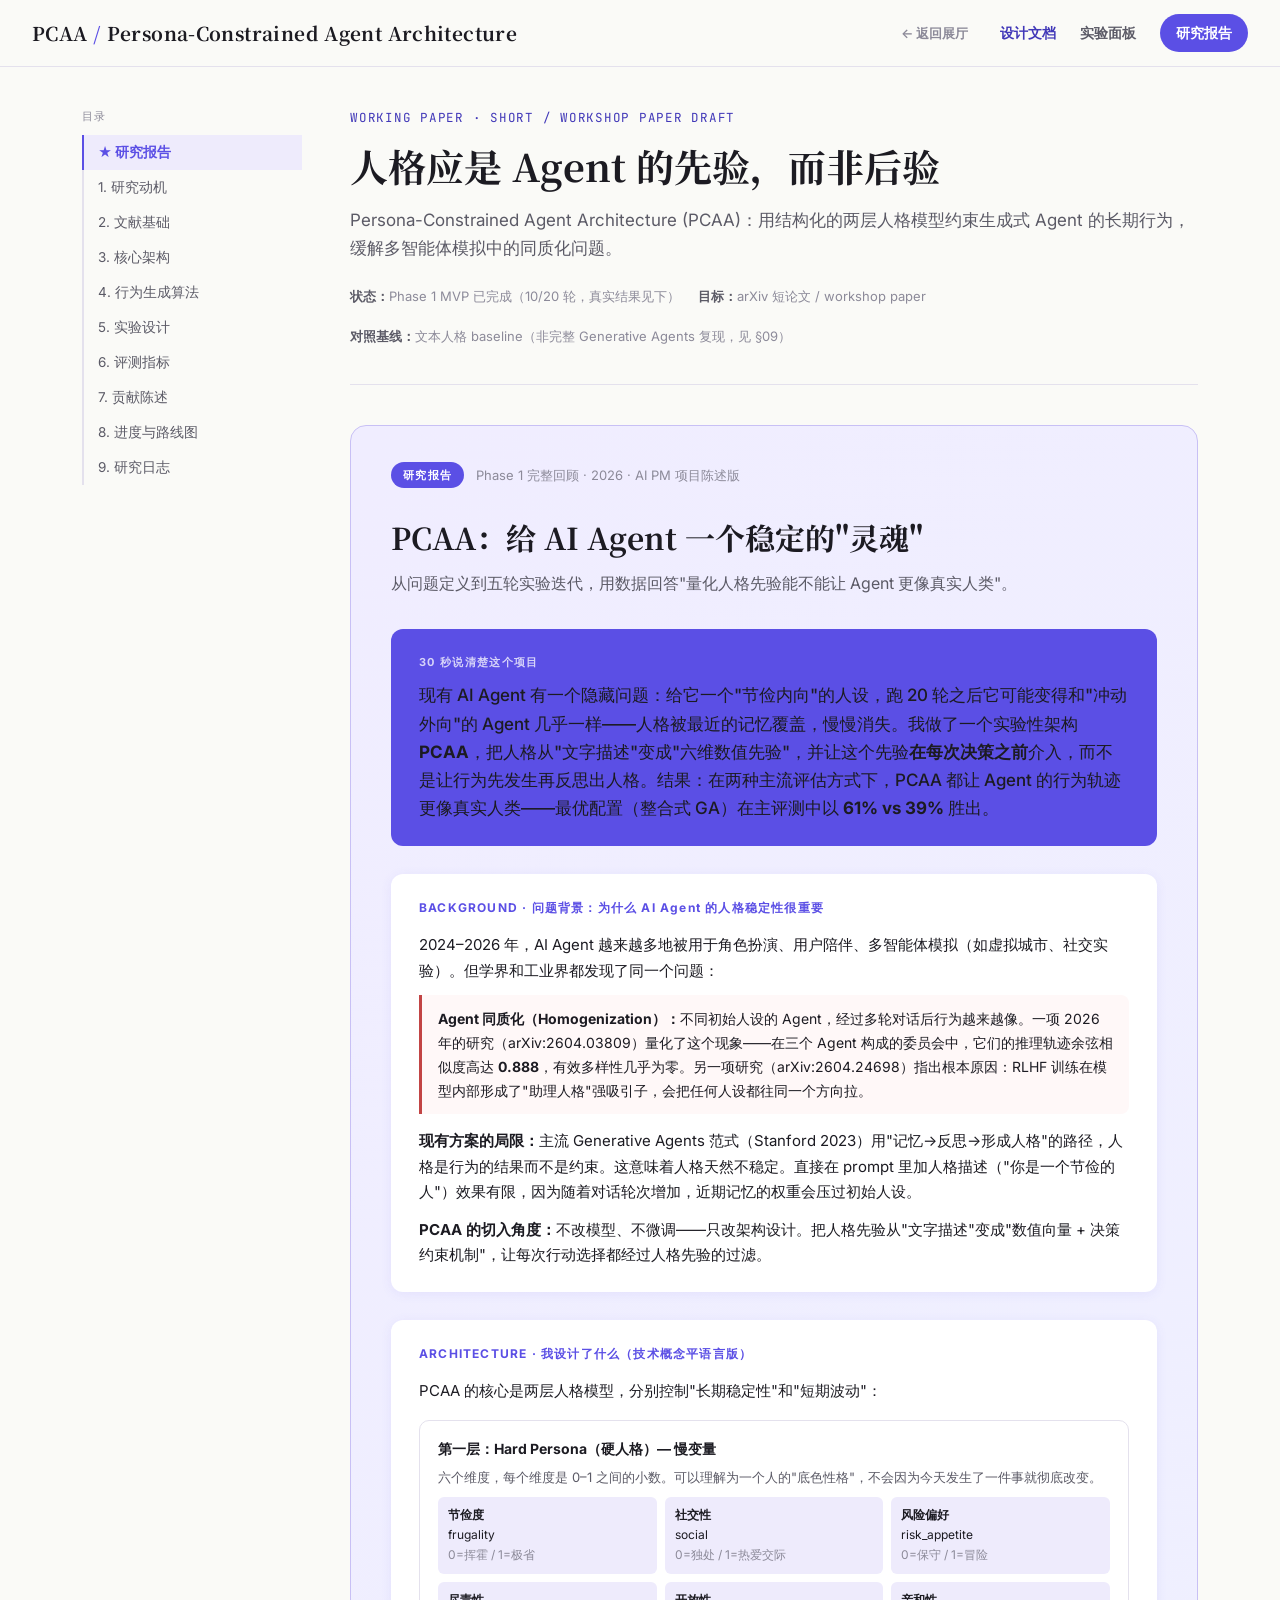
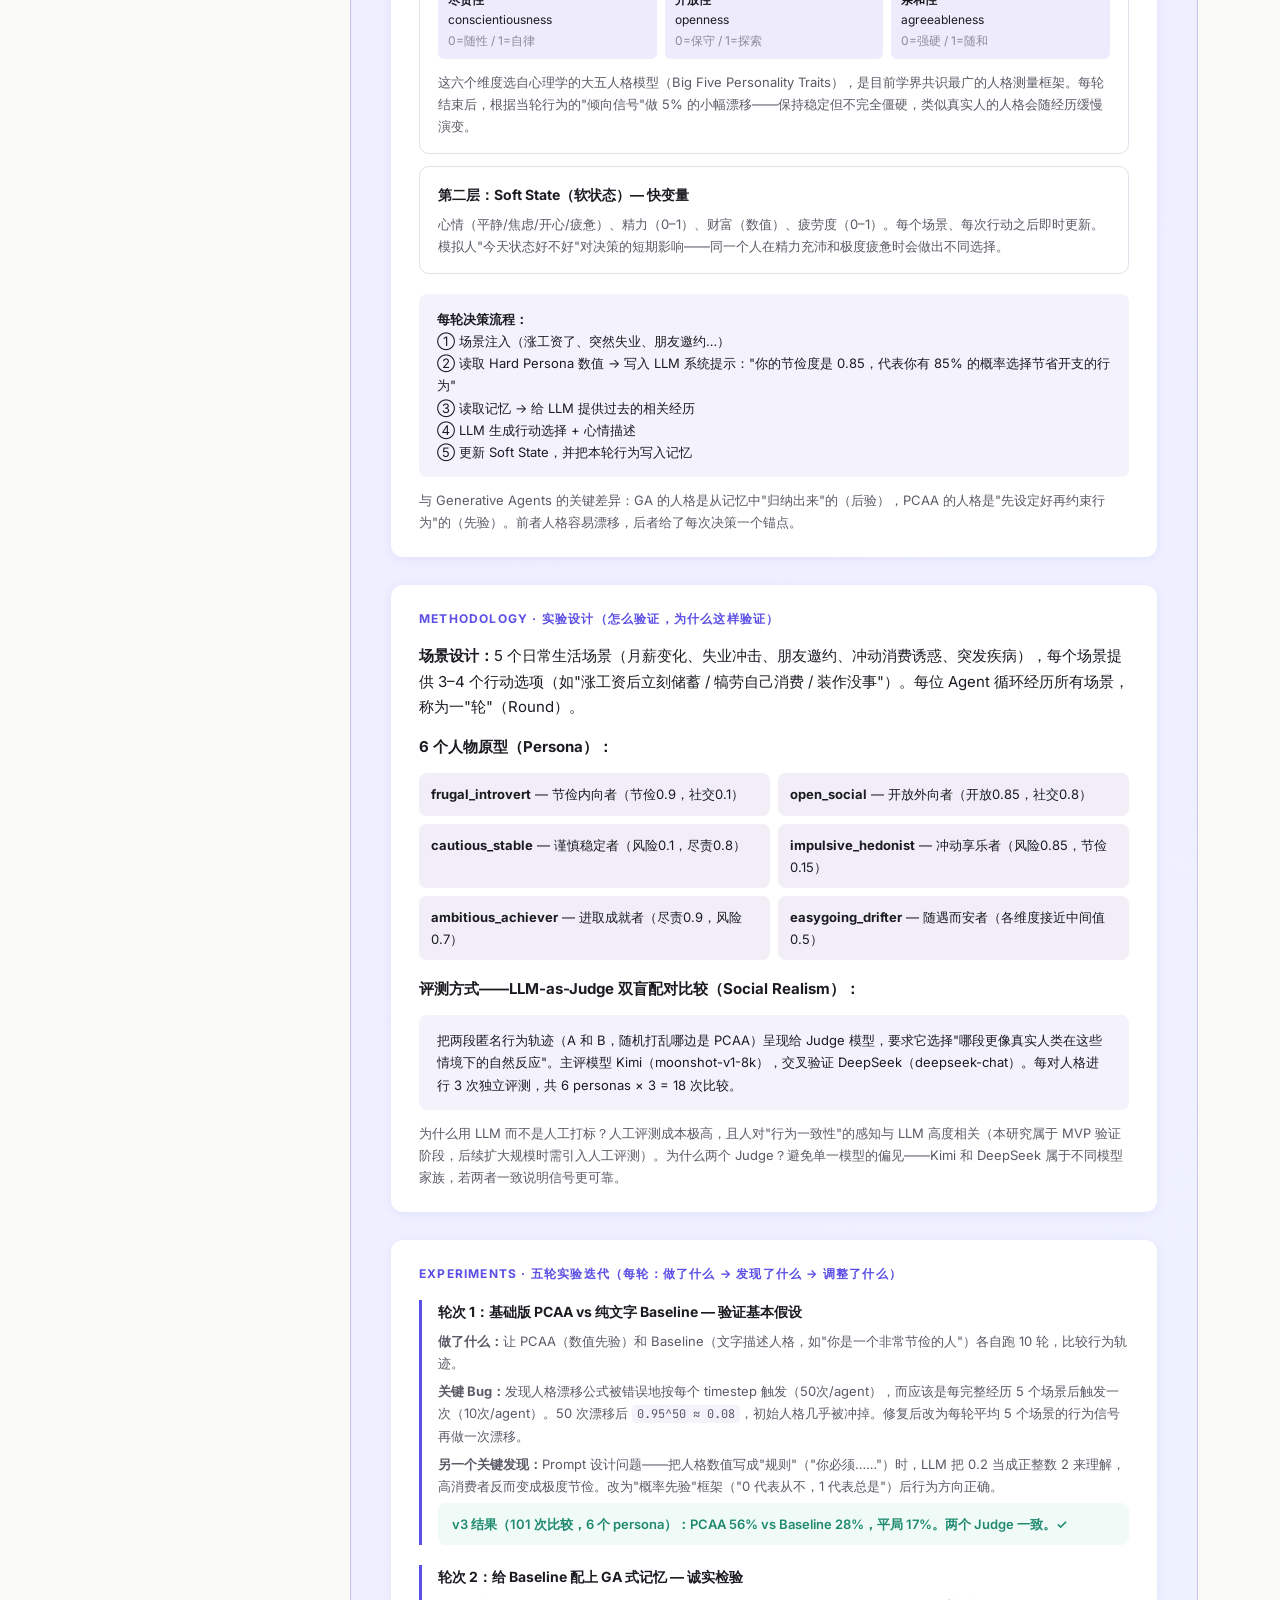
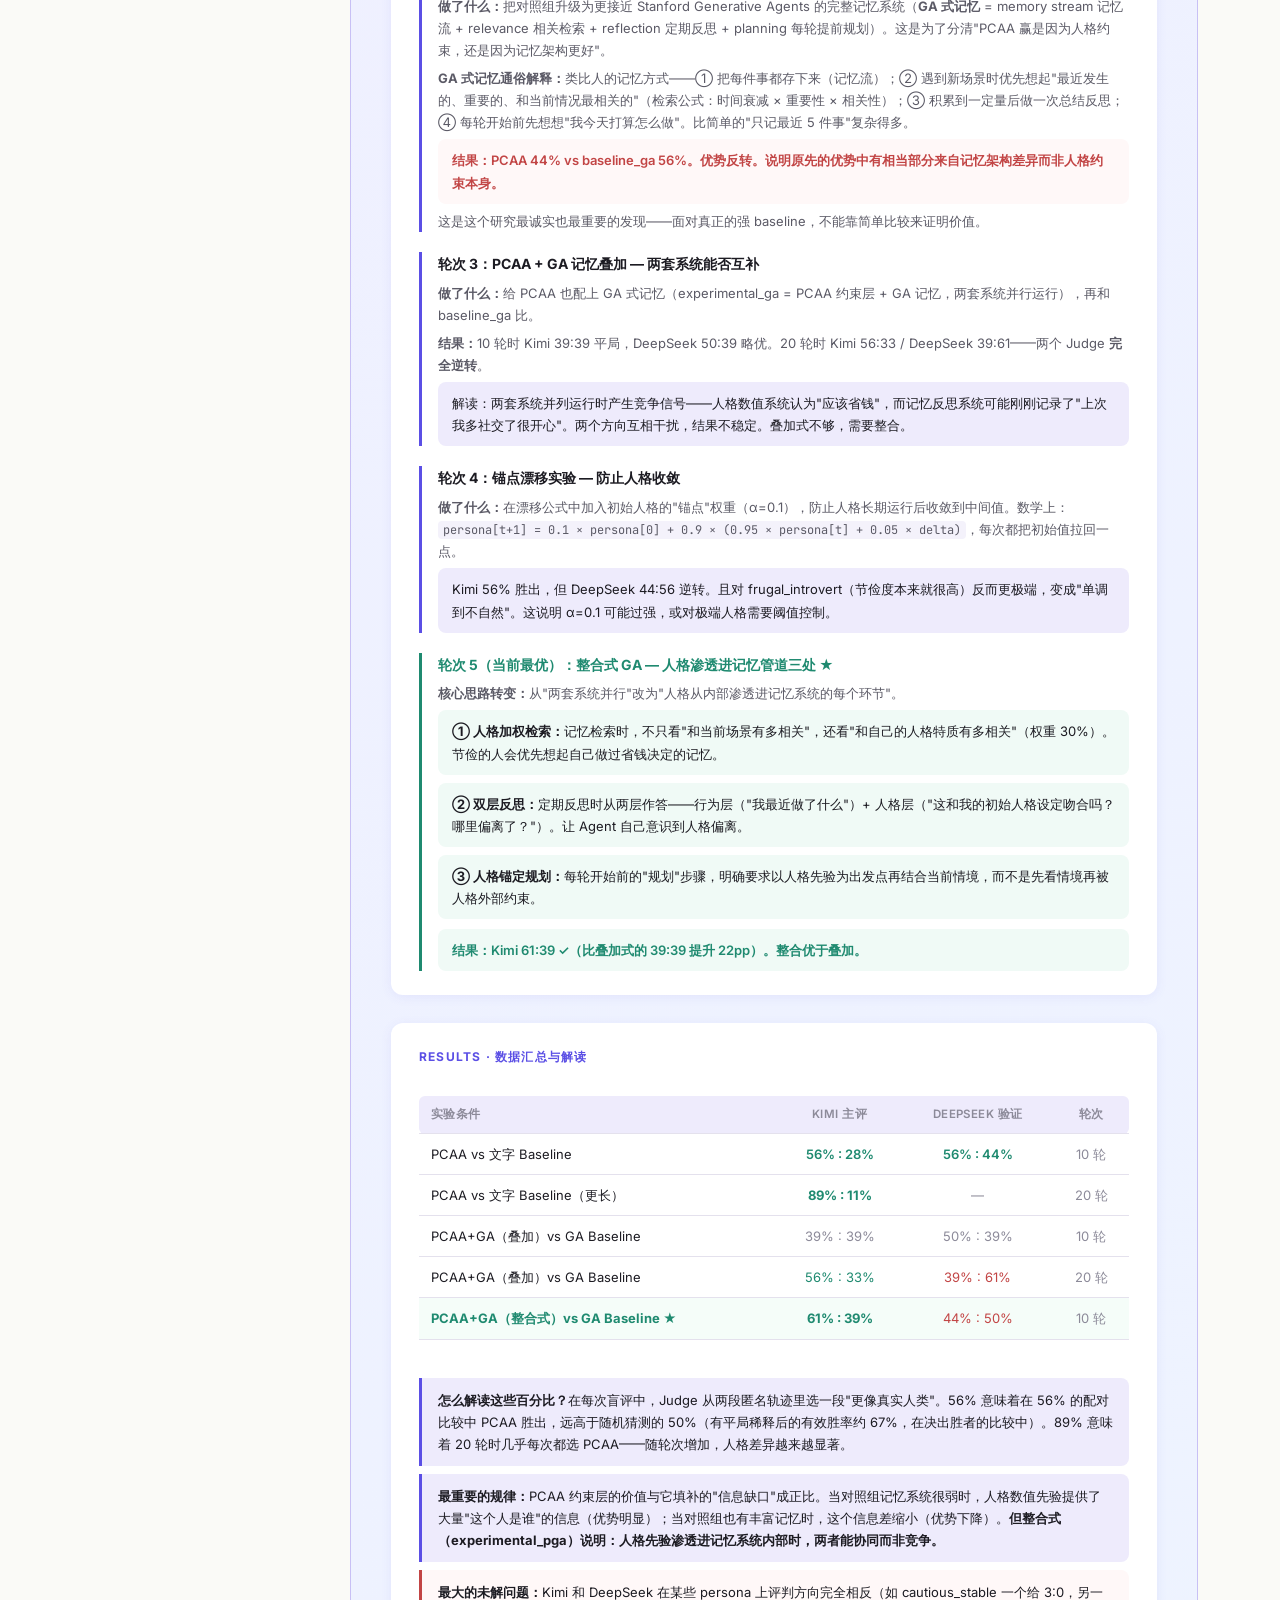
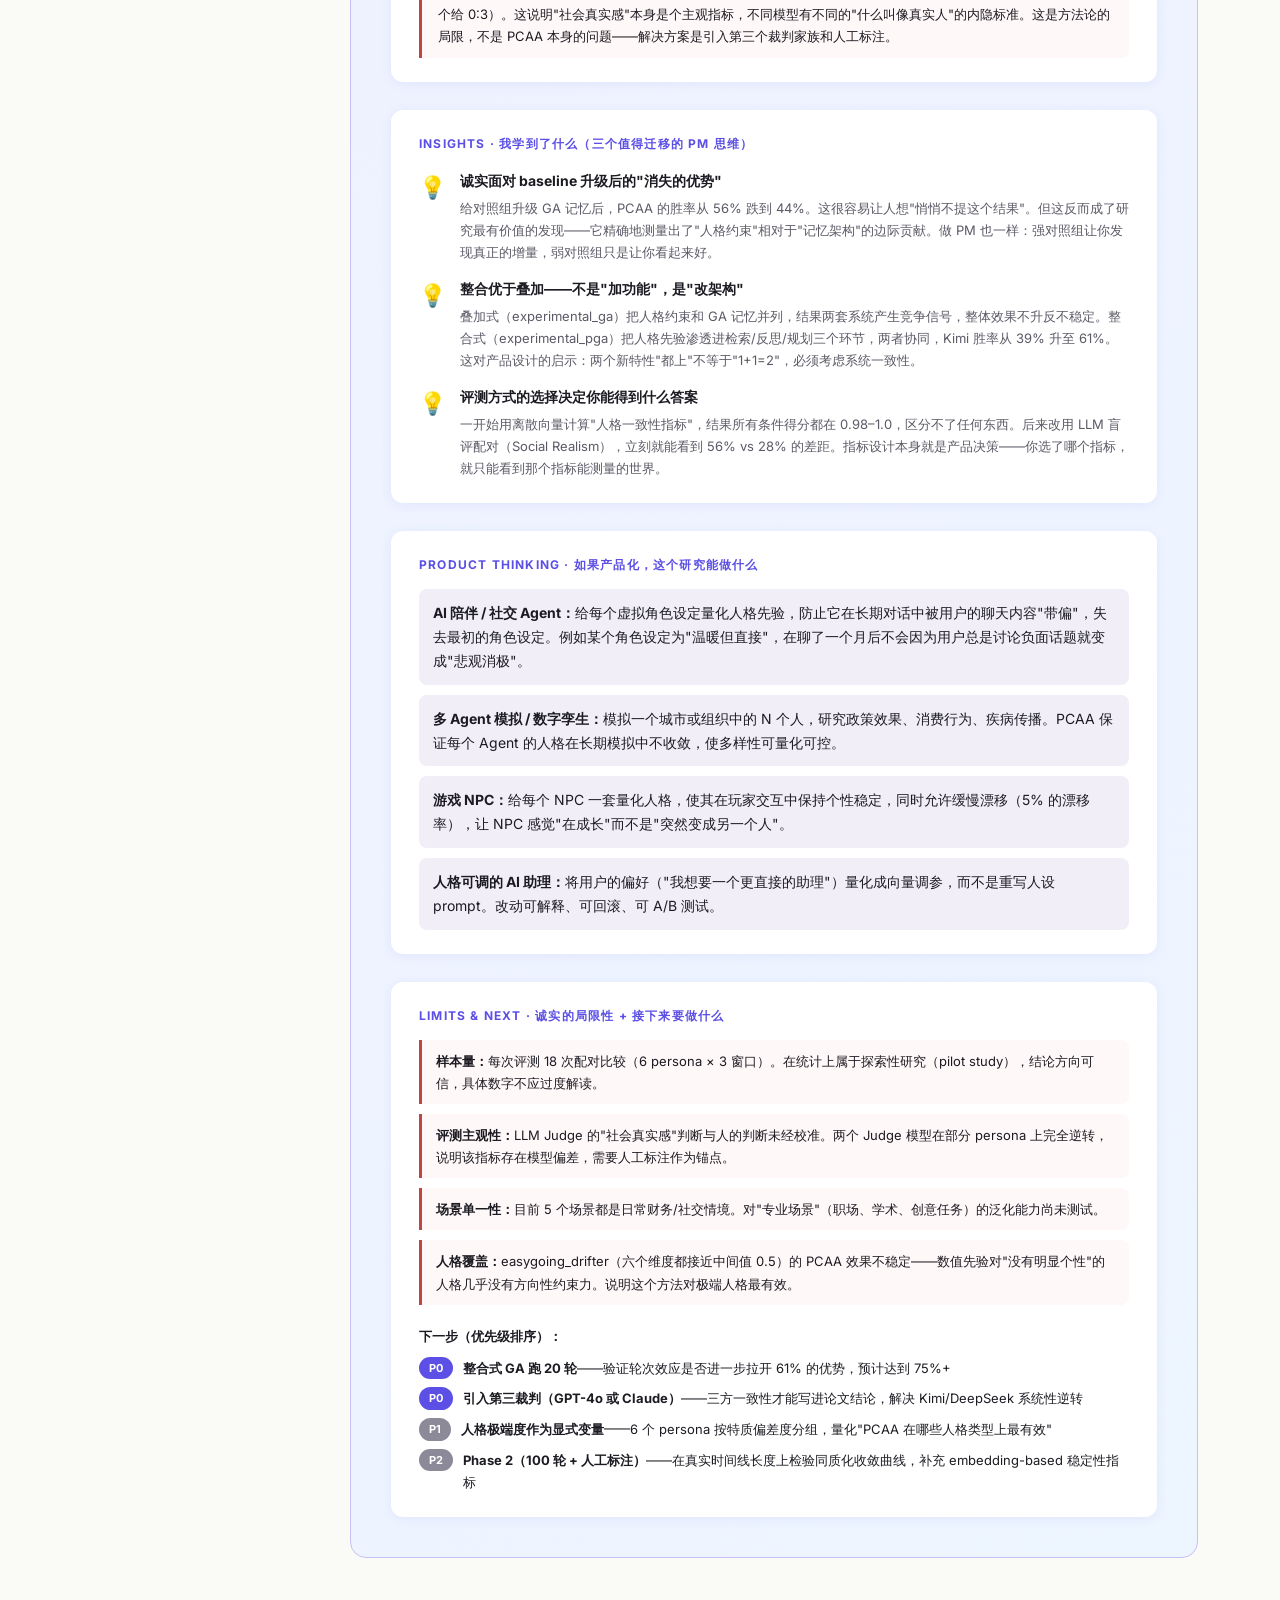
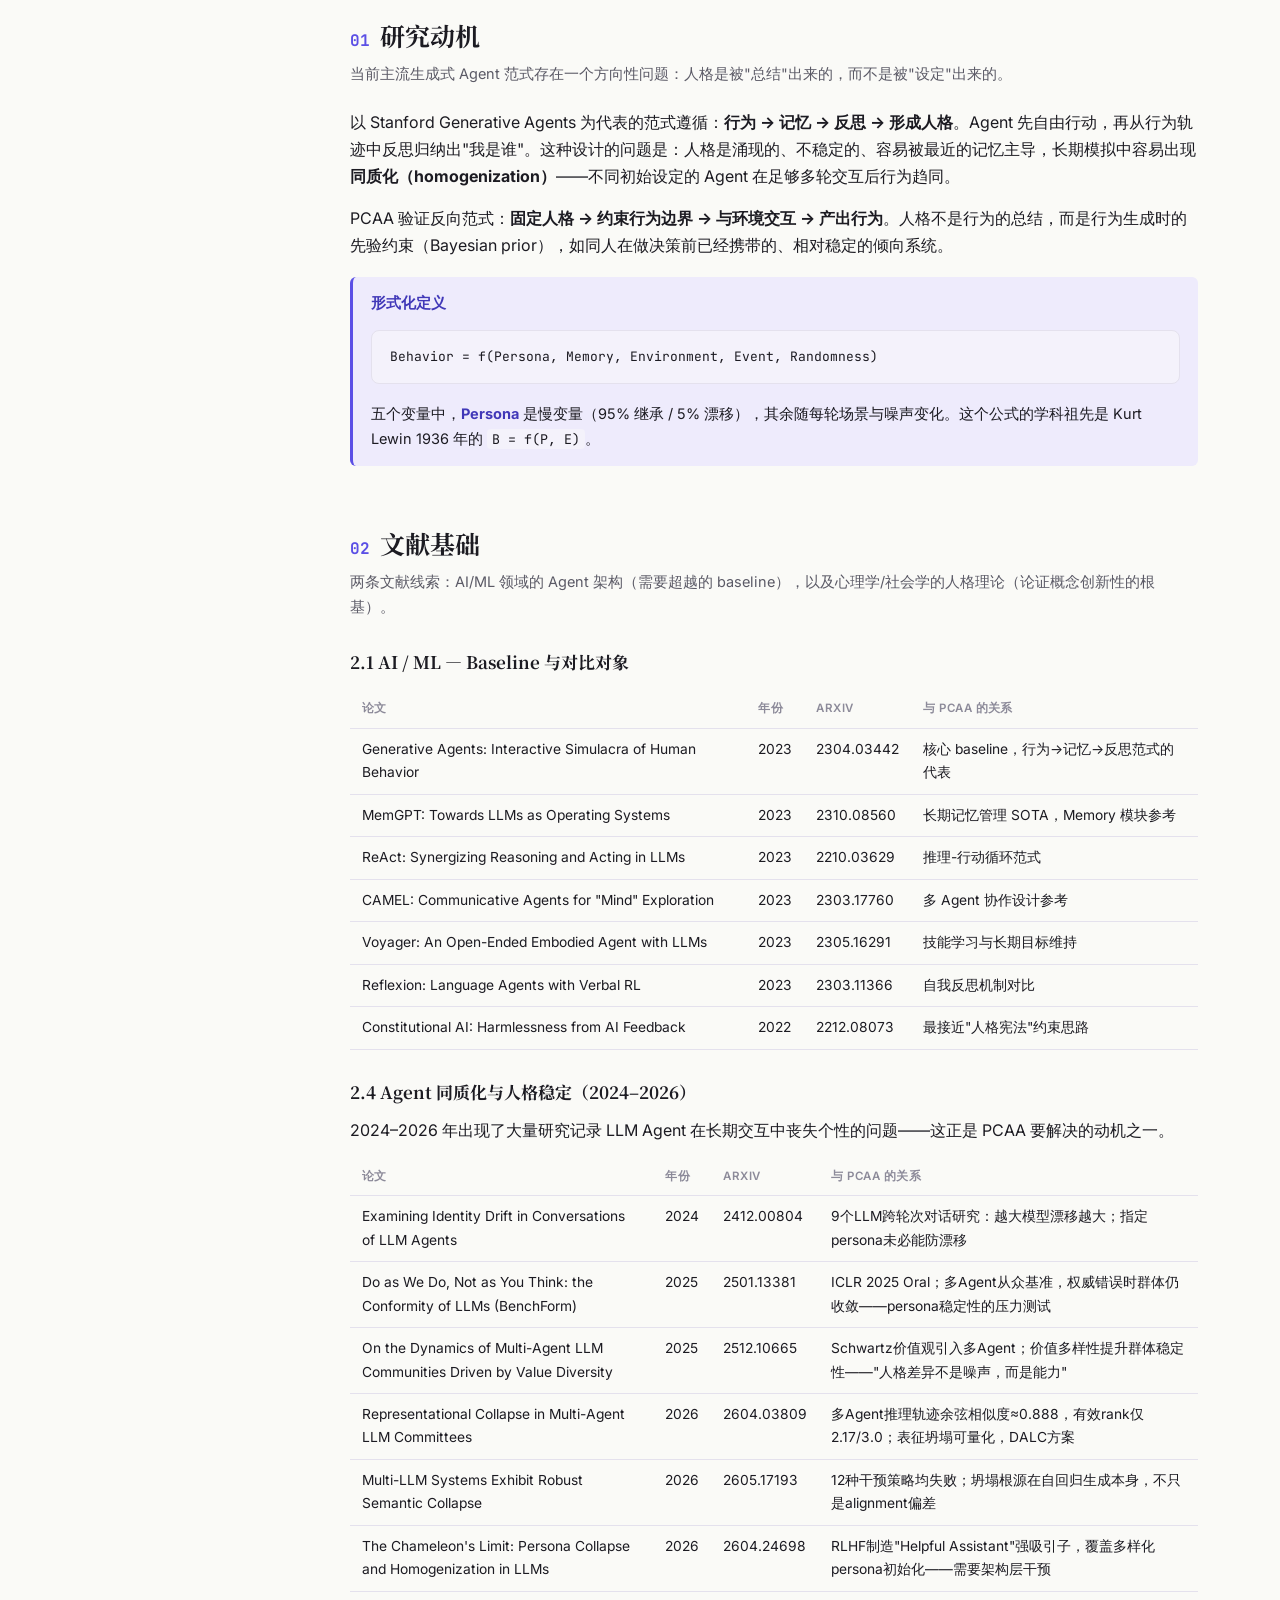
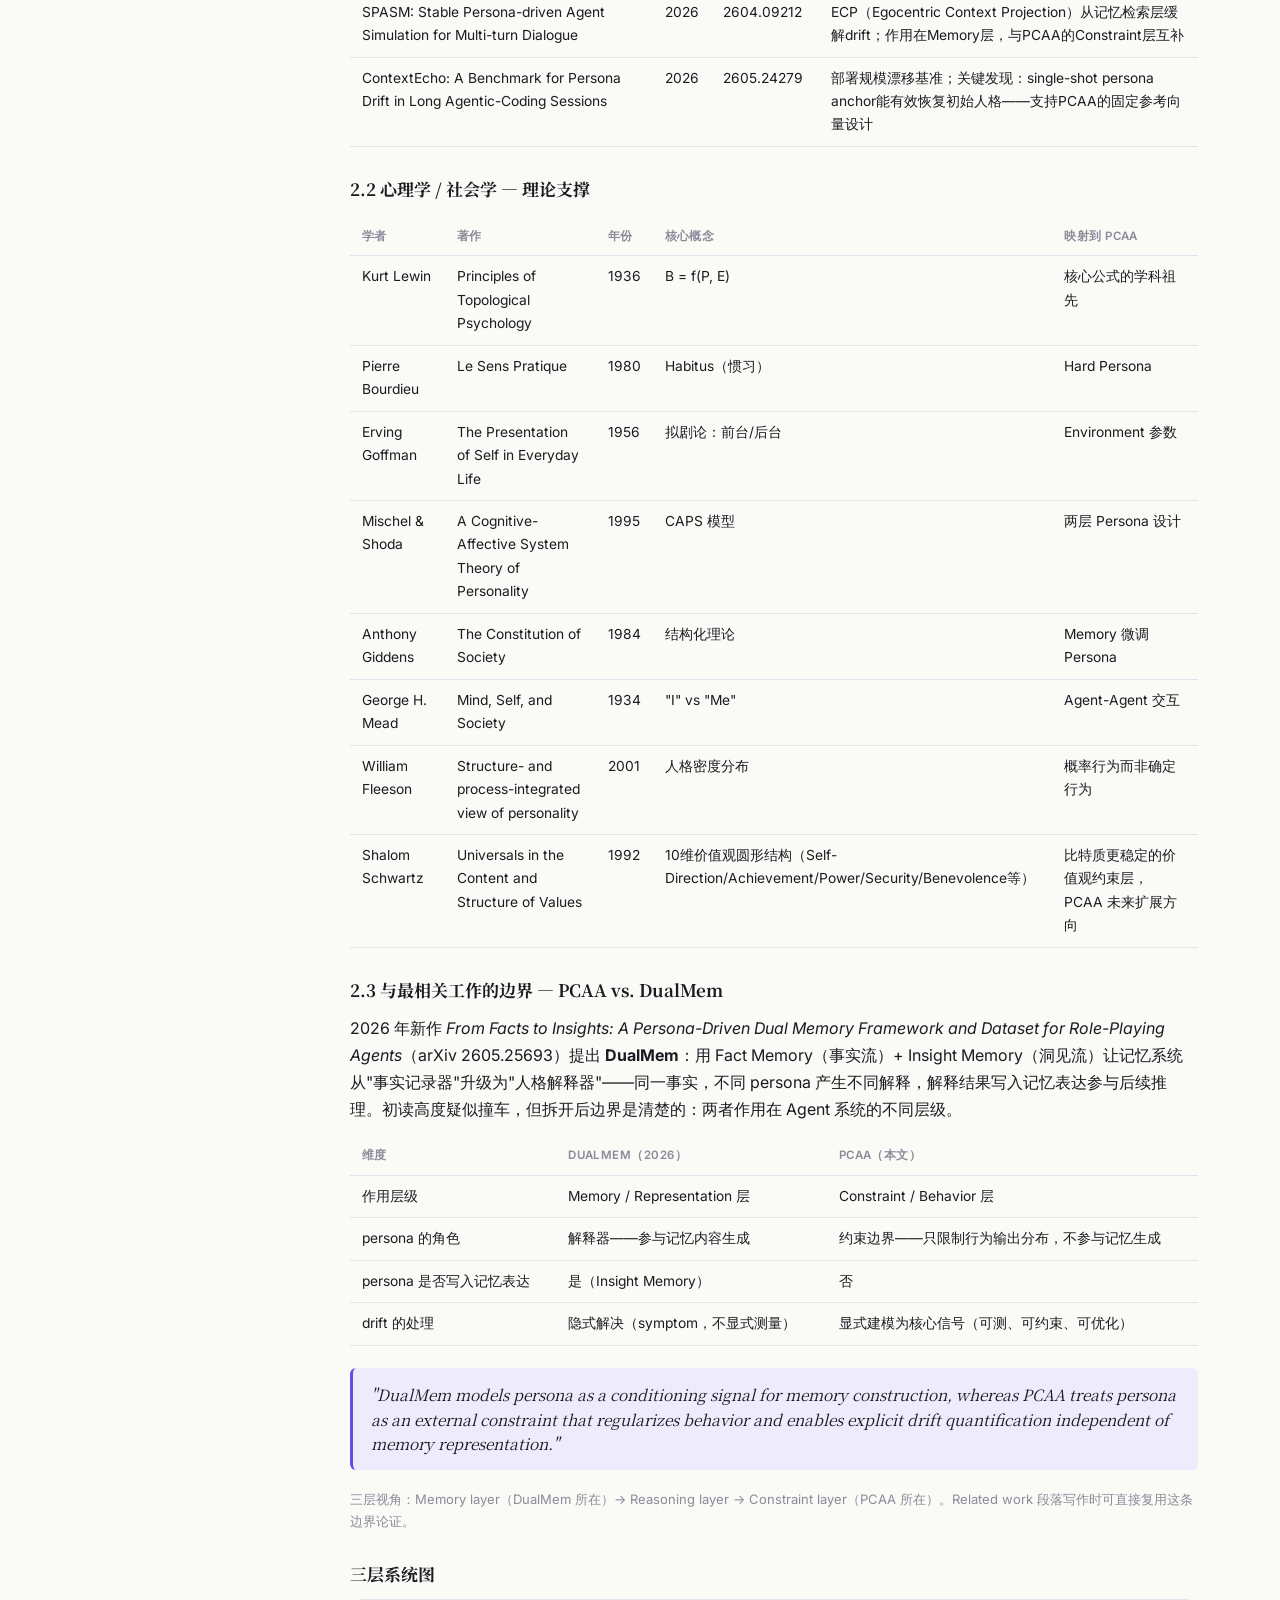
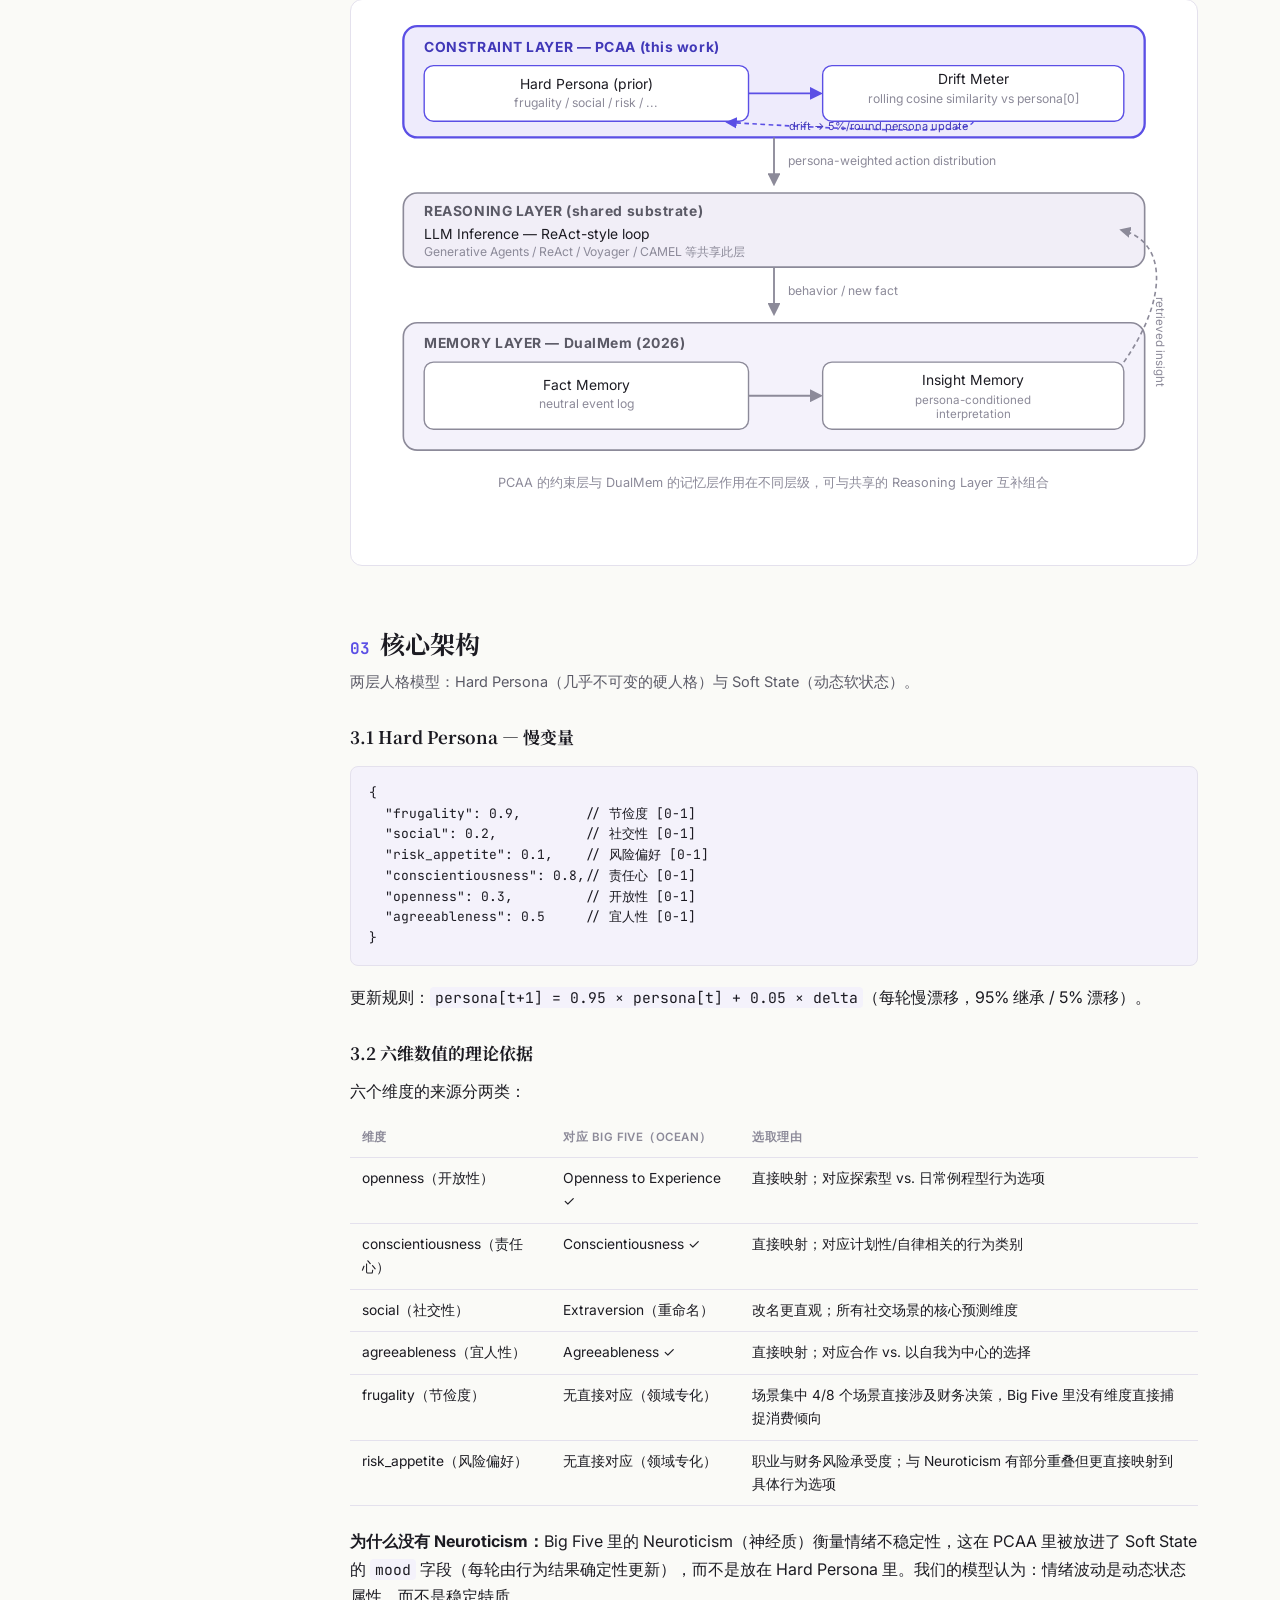
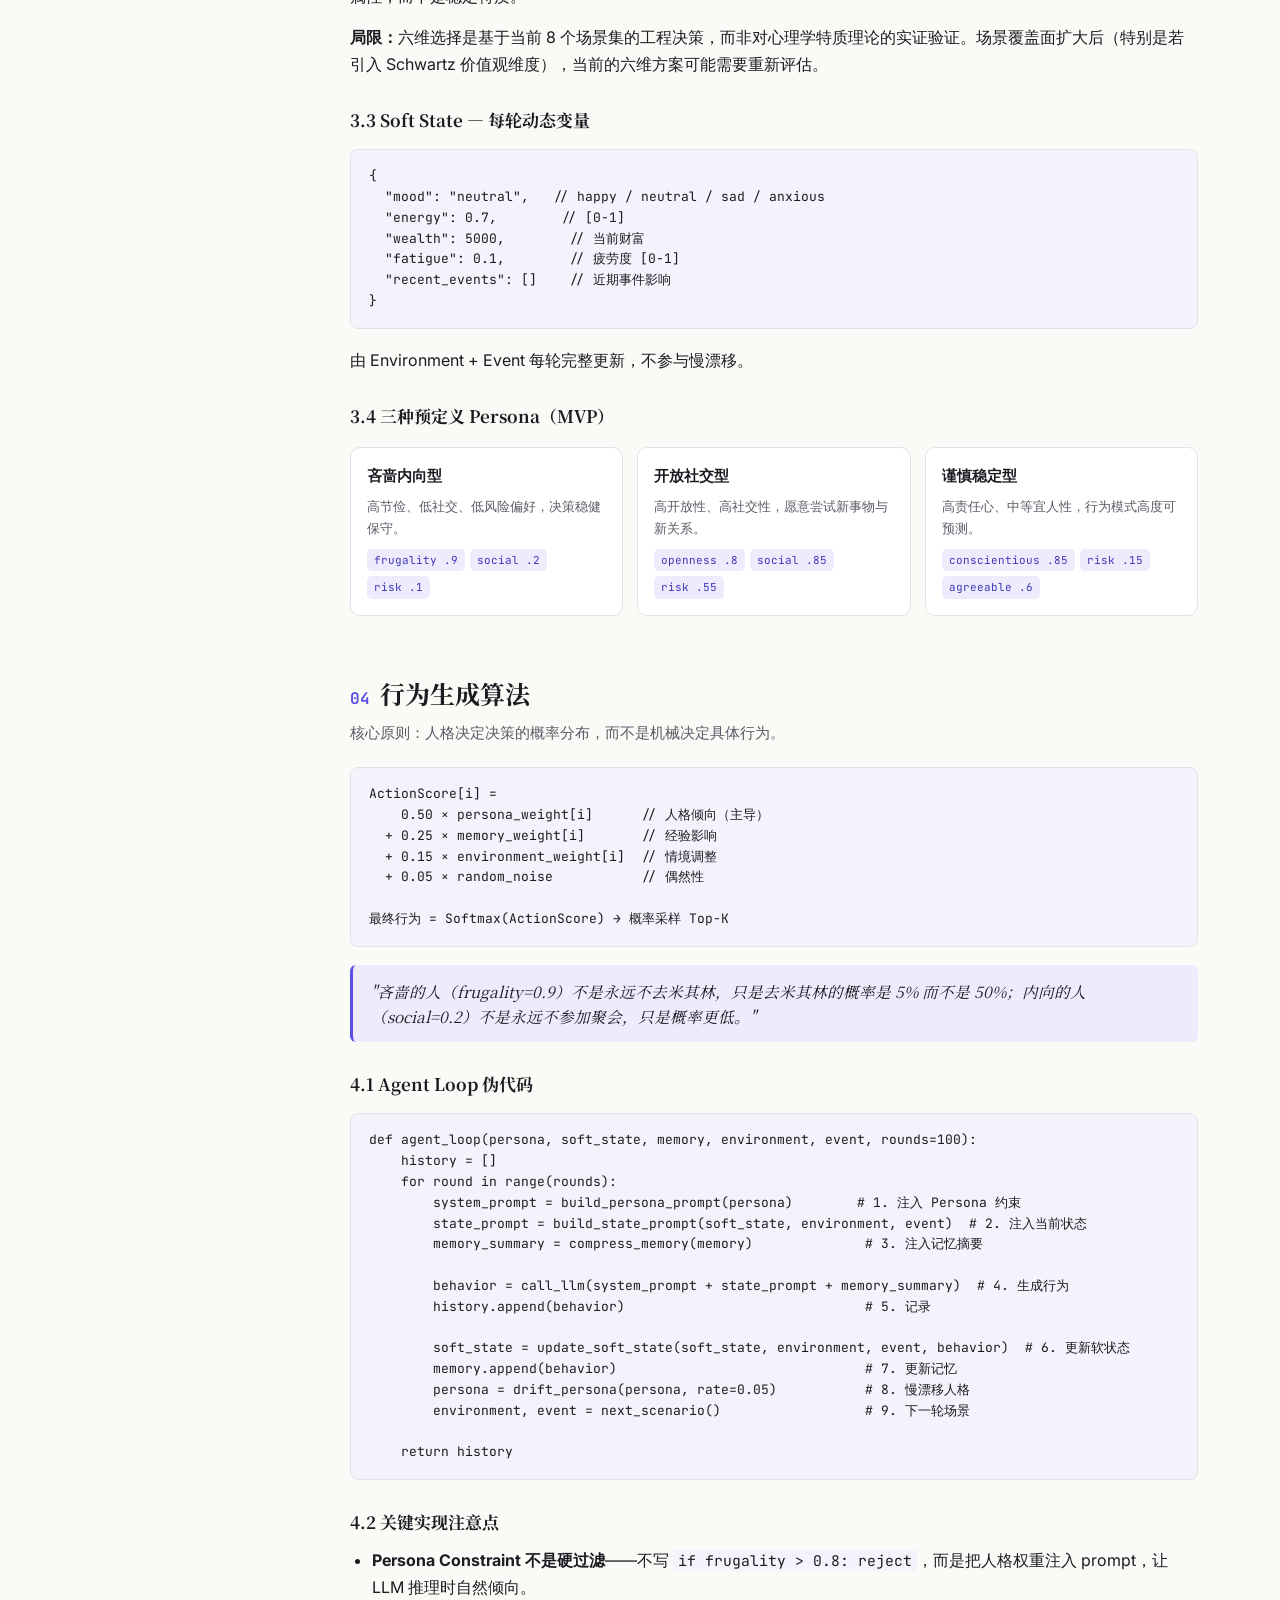
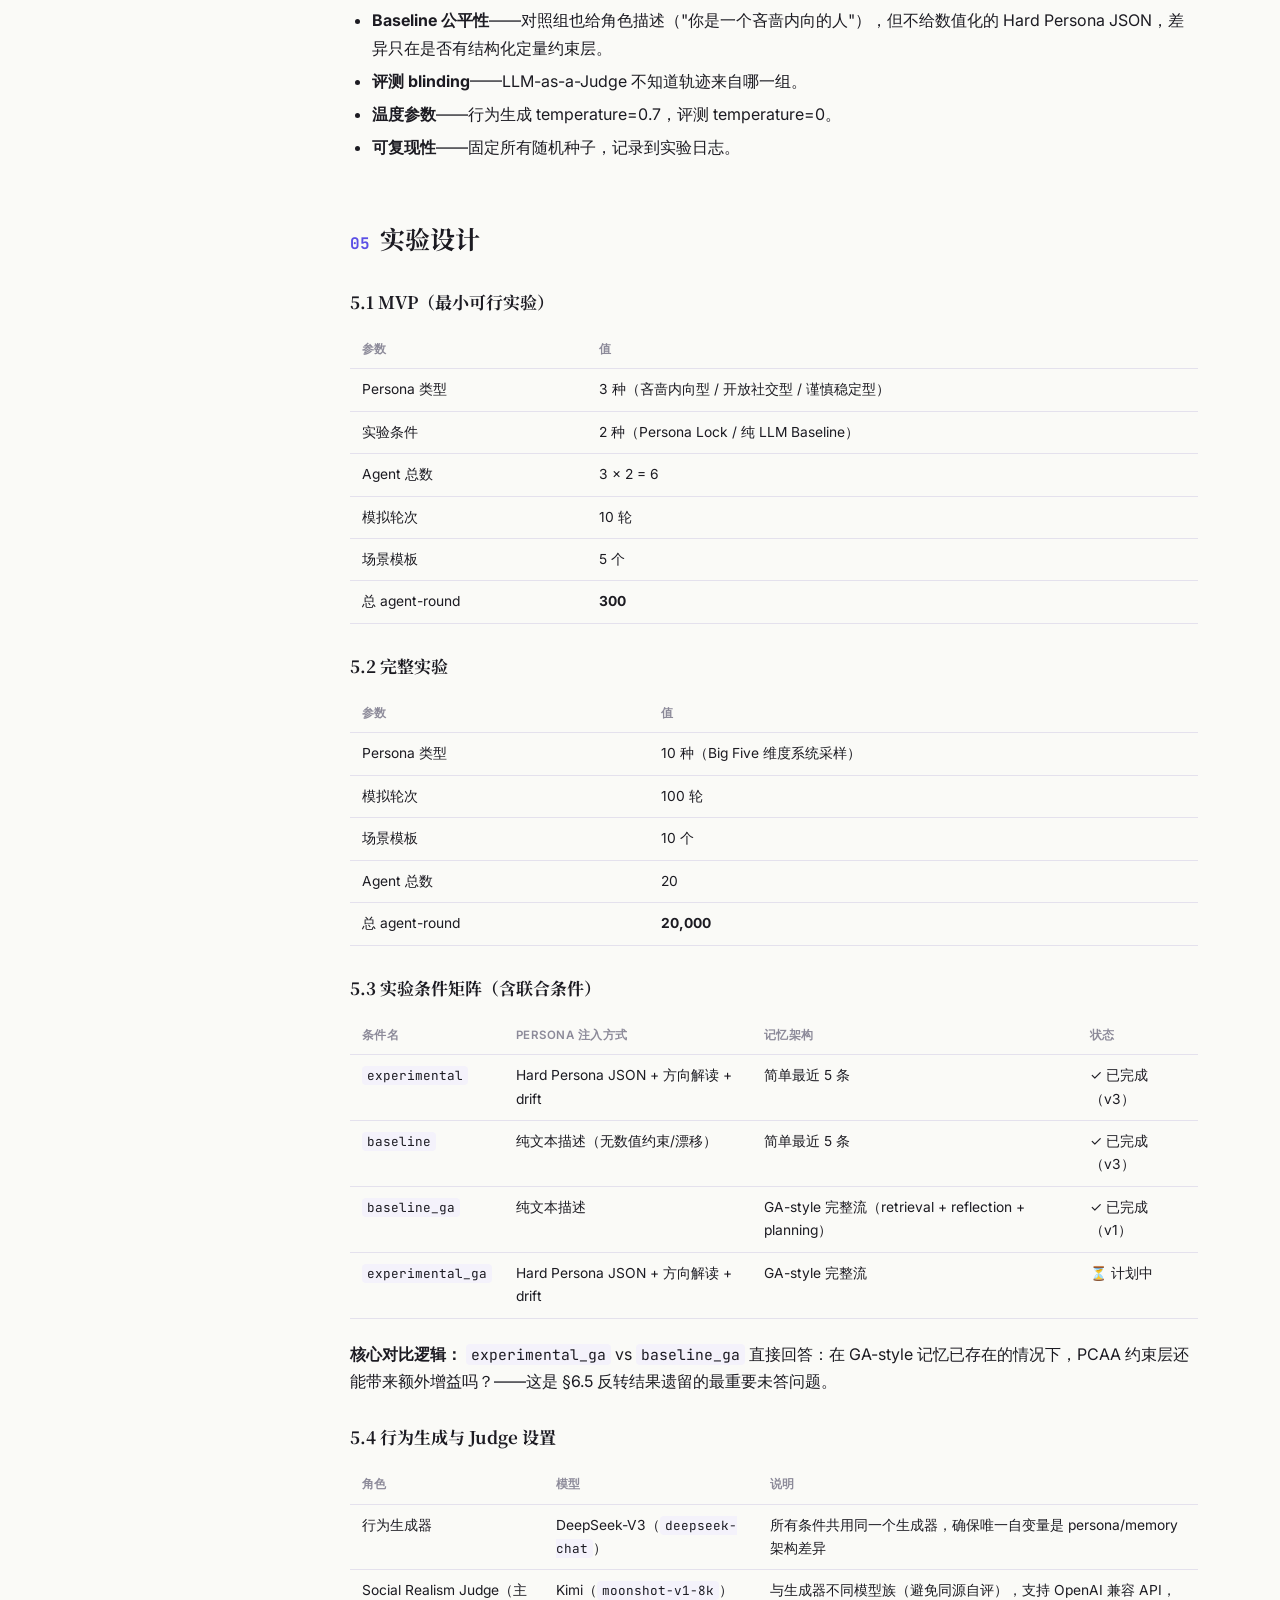
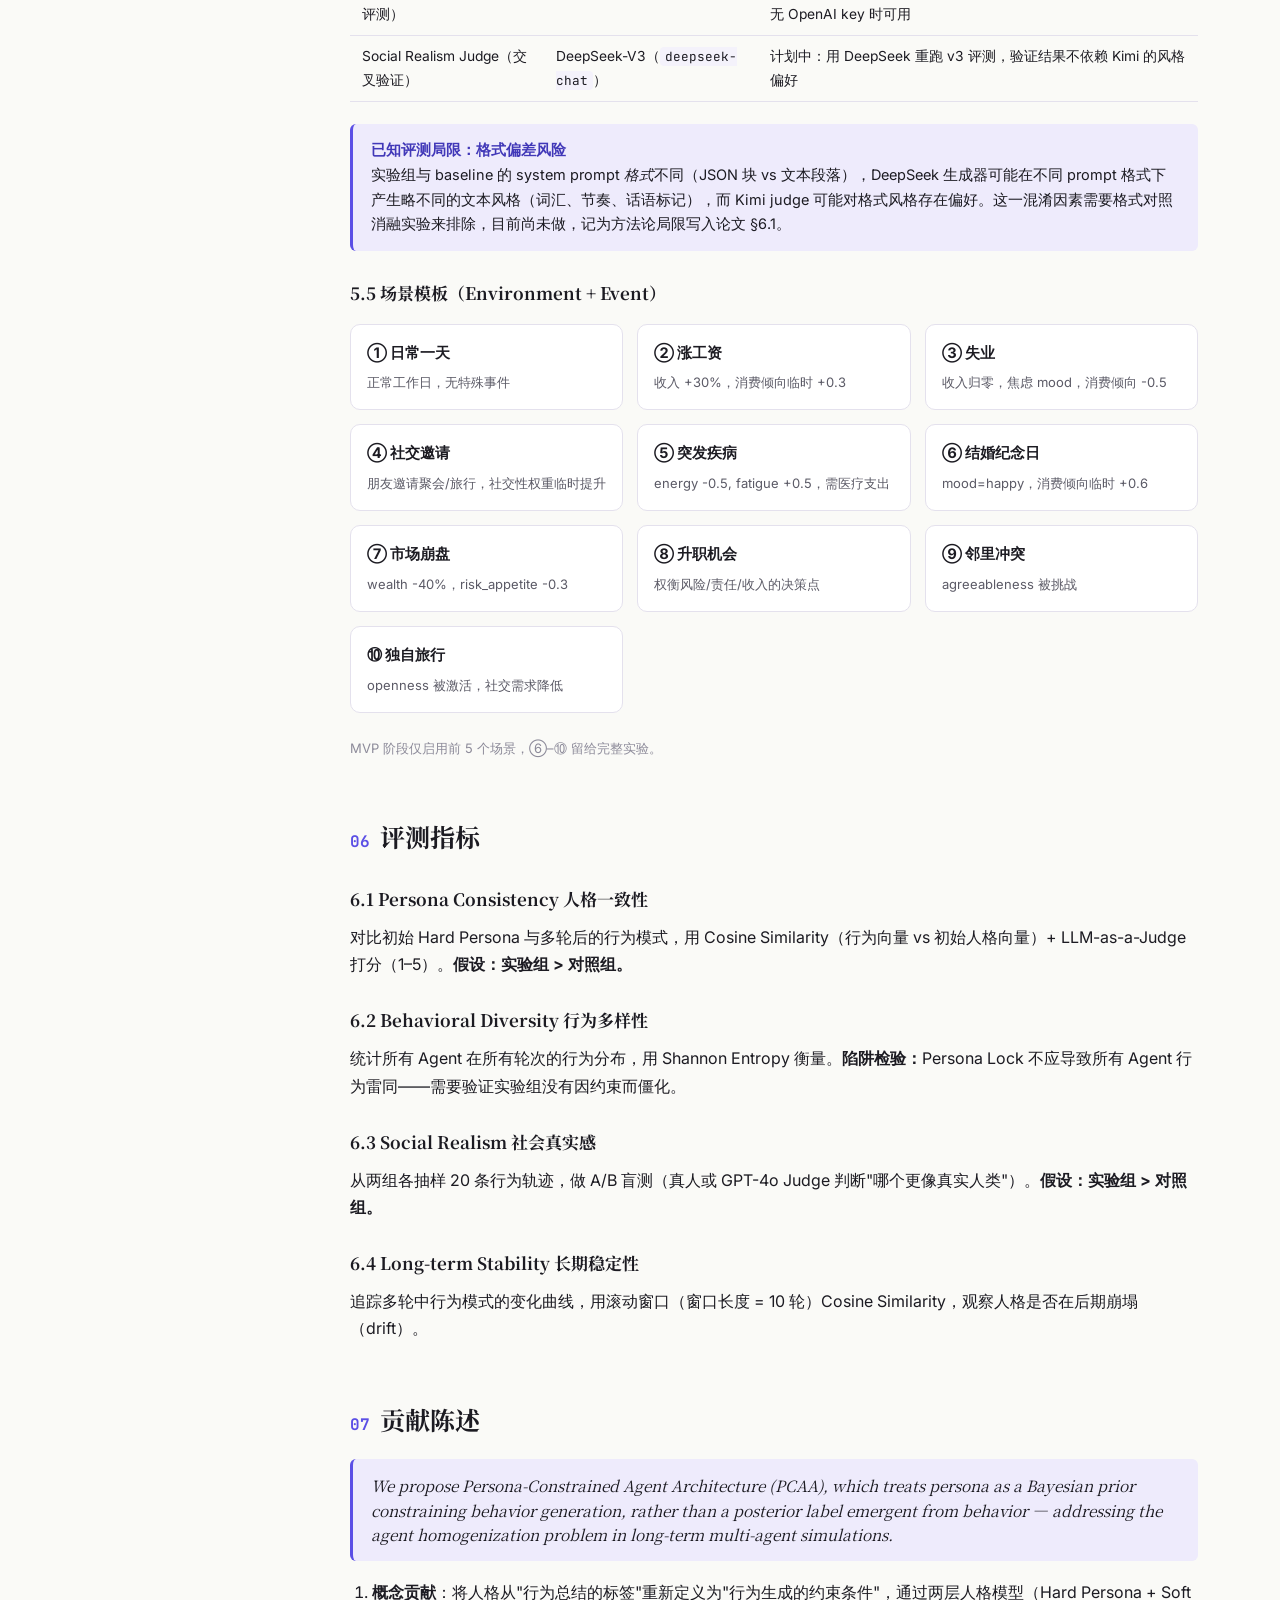
==== commit 37e085e4: "Rewrite research report for AI PM interview readiness - Expand from 5 cards to 8 detailed sections: " ====
--- a/site/index.html
+++ b/site/index.html
@@ -13,7 +13,7 @@
 <div class="topbar">
   <div class="brand">PCAA <span>/</span> Persona-Constrained Agent Architecture</div>
   <nav>
-    <a href="https://carolineluu.github.io/" style="font-size:13px;color:var(--ink-faint);display:flex;align-items:center;gap:5px;margin-right:8px;">← 返回展厅</a>
+    <a href="https://carolineluu0916.github.io/carolineluu.github.io/" style="font-size:13px;color:var(--ink-faint);display:flex;align-items:center;gap:5px;margin-right:8px;">← 返回展厅</a>
     <a href="index.html" class="active">设计文档</a>
     <a href="dashboard.html">实验面板</a>
     <a href="#research-report" class="cta">研究报告</a>
@@ -52,146 +52,254 @@
     <section class="block" id="research-report" style="background:linear-gradient(135deg,#f0edff 0%,#edf5ff 100%);border:1.5px solid #c8c0f5;border-radius:16px;padding:36px 40px 40px;">
       <div style="display:flex;align-items:center;gap:12px;margin-bottom:24px;">
         <span style="background:var(--accent);color:#fff;font-size:11px;font-weight:700;letter-spacing:.12em;padding:4px 12px;border-radius:99px;">研究报告</span>
-        <span style="font-size:13px;color:var(--ink-faint);">Phase 1 完整回顾 · 2026</span>
-      </div>
-      <h2 style="font-family:var(--serif);font-size:clamp(22px,2.4vw,30px);margin:0 0 8px;color:var(--ink);">从一个想法到五个实验条件</h2>
-      <p style="font-size:16px;color:var(--ink-soft);margin:0 0 32px;line-height:1.6;">初始思路、关键调整、实验结论，与接下来要做什么。</p>
-
-      <div style="display:grid;gap:24px;">
-
-        <!-- 1. 初始想法 -->
+        <span style="font-size:13px;color:var(--ink-faint);">Phase 1 完整回顾 · 2026 · AI PM 项目陈述版</span>
+      </div>
+      <h2 style="font-family:var(--serif);font-size:clamp(22px,2.4vw,30px);margin:0 0 8px;color:var(--ink);">PCAA：给 AI Agent 一个稳定的"灵魂"</h2>
+      <p style="font-size:16px;color:var(--ink-soft);margin:0 0 32px;line-height:1.6;">从问题定义到五轮实验迭代，用数据回答"量化人格先验能不能让 Agent 更像真实人类"。</p>
+
+      <div style="display:grid;gap:28px;">
+
+        <!-- 0. 30-second pitch -->
+        <div style="background:var(--accent);border-radius:12px;padding:24px 28px;color:#fff;">
+          <div style="font-size:11px;font-weight:700;letter-spacing:.12em;opacity:.75;margin-bottom:10px;">30 秒说清楚这个项目</div>
+          <p style="margin:0;font-size:17px;line-height:1.65;font-weight:500;">现有 AI Agent 有一个隐藏问题：给它一个"节俭内向"的人设，跑 20 轮之后它可能变得和"冲动外向"的 Agent 几乎一样——人格被最近的记忆覆盖，慢慢消失。我做了一个实验性架构 <b>PCAA</b>，把人格从"文字描述"变成"六维数值先验"，并让这个先验<b>在每次决策之前</b>介入，而不是让行为先发生再反思出人格。结果：在两种主流评估方式下，PCAA 都让 Agent 的行为轨迹更像真实人类——最优配置（整合式 GA）在主评测中以 <b>61% vs 39%</b> 胜出。</p>
+        </div>
+
+        <!-- 1. 问题背景 -->
         <div style="background:#fff;border-radius:12px;padding:24px 28px;box-shadow:0 2px 12px rgba(91,79,229,.08);">
-          <div style="font-size:12px;font-weight:700;letter-spacing:.1em;color:var(--accent);margin-bottom:10px;">ORIGIN · 初始想法</div>
-          <p style="margin:0 0 10px;font-size:15px;">如果把 Agent 的"人格"从一段自然语言描述，变成一个六维数值向量（节俭度、社交性、风险偏好、尽责性、开放性、亲和性），并让这个向量<b>在每次决策前</b>充当贝叶斯先验——会不会让 Agent 的长期行为更稳定、更有辨识度？</p>
-          <p style="margin:0;font-size:15px;">这个想法来自一个观察：以 Generative Agents 为代表的主流范式是"后验人格"——Agent 先自由行动，再从记忆中反思出"我是谁"。人格是涌现的，因此容易被最近的记忆覆盖，在多轮模拟中趋于同质化。PCAA 翻转这个方向：<b>先验人格 → 约束行为边界</b>。</p>
-        </div>
-
-        <!-- 2. 研究问题 -->
+          <div style="font-size:12px;font-weight:700;letter-spacing:.1em;color:var(--accent);margin-bottom:14px;">BACKGROUND · 问题背景：为什么 AI Agent 的人格稳定性很重要</div>
+          <p style="margin:0 0 12px;font-size:15px;">2024–2026 年，AI Agent 越来越多地被用于角色扮演、用户陪伴、多智能体模拟（如虚拟城市、社交实验）。但学界和工业界都发现了同一个问题：</p>
+          <div style="background:#fff8f8;border-left:3px solid var(--bad);border-radius:0 8px 8px 0;padding:12px 16px;margin-bottom:14px;font-size:14px;">
+            <b>Agent 同质化（Homogenization）：</b>不同初始人设的 Agent，经过多轮对话后行为越来越像。一项 2026 年的研究（arXiv:2604.03809）量化了这个现象——在三个 Agent 构成的委员会中，它们的推理轨迹余弦相似度高达 <b>0.888</b>，有效多样性几乎为零。另一项研究（arXiv:2604.24698）指出根本原因：RLHF 训练在模型内部形成了"助理人格"强吸引子，会把任何人设都往同一个方向拉。
+          </div>
+          <p style="margin:0 0 12px;font-size:15px;"><b>现有方案的局限：</b>主流 Generative Agents 范式（Stanford 2023）用"记忆→反思→形成人格"的路径，人格是行为的结果而不是约束。这意味着人格天然不稳定。直接在 prompt 里加人格描述（"你是一个节俭的人"）效果有限，因为随着对话轮次增加，近期记忆的权重会压过初始人设。</p>
+          <p style="margin:0;font-size:15px;"><b>PCAA 的切入角度：</b>不改模型、不微调——只改架构设计。把人格先验从"文字描述"变成"数值向量 + 决策约束机制"，让每次行动选择都经过人格先验的过滤。</p>
+        </div>
+
+        <!-- 2. 方案架构 -->
         <div style="background:#fff;border-radius:12px;padding:24px 28px;box-shadow:0 2px 12px rgba(91,79,229,.08);">
-          <div style="font-size:12px;font-weight:700;letter-spacing:.1em;color:var(--accent);margin-bottom:10px;">QUESTION · 核心研究问题</div>
-          <p style="margin:0 0 8px;font-size:15px;"><b>量化的先验人格约束，是否能让 Agent 产出更像真实人类的行为轨迹？</b></p>
-          <p style="margin:0;font-size:14px;color:var(--ink-soft);">评测方式：盲评配对比较（Social Realism）——Judge 模型读取两段匿名轨迹，选出哪段"看起来更像真实人类"。主评 Kimi，交叉验证 DeepSeek。</p>
-        </div>
-
-        <!-- 3. 实验历程 -->
+          <div style="font-size:12px;font-weight:700;letter-spacing:.1em;color:var(--accent);margin-bottom:14px;">ARCHITECTURE · 我设计了什么（技术概念平语言版）</div>
+
+          <p style="margin:0 0 16px;font-size:15px;">PCAA 的核心是两层人格模型，分别控制"长期稳定性"和"短期波动"：</p>
+
+          <div style="display:grid;gap:12px;margin-bottom:20px;">
+            <div style="border:1px solid var(--line);border-radius:10px;padding:16px 18px;">
+              <div style="font-weight:700;font-size:14px;margin-bottom:6px;">第一层：Hard Persona（硬人格）— 慢变量</div>
+              <p style="margin:0 0 8px;font-size:13px;color:var(--ink-soft);">六个维度，每个维度是 0–1 之间的小数。可以理解为一个人的"底色性格"，不会因为今天发生了一件事就彻底改变。</p>
+              <div style="display:grid;grid-template-columns:repeat(3,1fr);gap:8px;font-size:12px;">
+                <div style="background:var(--accent-soft);border-radius:6px;padding:8px 10px;"><b>节俭度</b><br>frugality<br><span style="color:var(--ink-faint);">0=挥霍 / 1=极省</span></div>
+                <div style="background:var(--accent-soft);border-radius:6px;padding:8px 10px;"><b>社交性</b><br>social<br><span style="color:var(--ink-faint);">0=独处 / 1=热爱交际</span></div>
+                <div style="background:var(--accent-soft);border-radius:6px;padding:8px 10px;"><b>风险偏好</b><br>risk_appetite<br><span style="color:var(--ink-faint);">0=保守 / 1=冒险</span></div>
+                <div style="background:var(--accent-soft);border-radius:6px;padding:8px 10px;"><b>尽责性</b><br>conscientiousness<br><span style="color:var(--ink-faint);">0=随性 / 1=自律</span></div>
+                <div style="background:var(--accent-soft);border-radius:6px;padding:8px 10px;"><b>开放性</b><br>openness<br><span style="color:var(--ink-faint);">0=保守 / 1=探索</span></div>
+                <div style="background:var(--accent-soft);border-radius:6px;padding:8px 10px;"><b>亲和性</b><br>agreeableness<br><span style="color:var(--ink-faint);">0=强硬 / 1=随和</span></div>
+              </div>
+              <p style="margin:12px 0 0;font-size:13px;color:var(--ink-soft);">这六个维度选自心理学的大五人格模型（Big Five Personality Traits），是目前学界共识最广的人格测量框架。每轮结束后，根据当轮行为的"倾向信号"做 5% 的小幅漂移——保持稳定但不完全僵硬，类似真实人的人格会随经历缓慢演变。</p>
+            </div>
+
+            <div style="border:1px solid var(--line);border-radius:10px;padding:16px 18px;">
+              <div style="font-weight:700;font-size:14px;margin-bottom:6px;">第二层：Soft State（软状态）— 快变量</div>
+              <p style="margin:0;font-size:13px;color:var(--ink-soft);">心情（平静/焦虑/开心/疲惫）、精力（0–1）、财富（数值）、疲劳度（0–1）。每个场景、每次行动之后即时更新。模拟人"今天状态好不好"对决策的短期影响——同一个人在精力充沛和极度疲惫时会做出不同选择。</p>
+            </div>
+          </div>
+
+          <div style="background:var(--code-bg);border-radius:8px;padding:14px 18px;font-size:13px;margin-bottom:12px;">
+            <b>每轮决策流程：</b><br>
+            ① 场景注入（涨工资了、突然失业、朋友邀约…）<br>
+            ② 读取 Hard Persona 数值 → 写入 LLM 系统提示："你的节俭度是 0.85，代表你有 85% 的概率选择节省开支的行为"<br>
+            ③ 读取记忆 → 给 LLM 提供过去的相关经历<br>
+            ④ LLM 生成行动选择 + 心情描述<br>
+            ⑤ 更新 Soft State，并把本轮行为写入记忆
+          </div>
+
+          <p style="margin:0;font-size:13px;color:var(--ink-soft);">与 Generative Agents 的关键差异：GA 的人格是从记忆中"归纳出来"的（后验），PCAA 的人格是"先设定好再约束行为"的（先验）。前者人格容易漂移，后者给了每次决策一个锚点。</p>
+        </div>
+
+        <!-- 3. 实验设计 -->
         <div style="background:#fff;border-radius:12px;padding:24px 28px;box-shadow:0 2px 12px rgba(91,79,229,.08);">
-          <div style="font-size:12px;font-weight:700;letter-spacing:.1em;color:var(--accent);margin-bottom:16px;">JOURNEY · 实验历程（五个关键转折）</div>
-          <div style="display:flex;flex-direction:column;gap:16px;">
-
-            <div style="display:grid;grid-template-columns:32px 1fr;gap:12px;align-items:start;">
-              <div style="width:32px;height:32px;border-radius:50%;background:var(--accent);color:#fff;display:grid;place-items:center;font-size:13px;font-weight:700;flex-shrink:0;">1</div>
-              <div>
-                <div style="font-weight:600;font-size:14px;margin-bottom:4px;">Bug 修复 → 漂移公式按场景改为按轮次触发</div>
-                <div style="font-size:13px;color:var(--ink-soft);">初版代码中人格向量每个 timestep 都在漂移，实际上 50 个 timestep 对应 10 轮，累积误差导致人格在 10 轮内就失去了初始特征。修复后改为每 5 个场景（一个 meta-round）平均一次漂移信号。</div>
+          <div style="font-size:12px;font-weight:700;letter-spacing:.1em;color:var(--accent);margin-bottom:14px;">METHODOLOGY · 实验设计（怎么验证，为什么这样验证）</div>
+
+          <p style="margin:0 0 14px;font-size:15px;"><b>场景设计：</b>5 个日常生活场景（月薪变化、失业冲击、朋友邀约、冲动消费诱惑、突发疾病），每个场景提供 3–4 个行动选项（如"涨工资后立刻储蓄 / 犒劳自己消费 / 装作没事"）。每位 Agent 循环经历所有场景，称为一"轮"（Round）。</p>
+
+          <p style="margin:0 0 14px;font-size:15px;"><b>6 个人物原型（Persona）：</b></p>
+          <div style="display:grid;grid-template-columns:1fr 1fr;gap:8px;margin-bottom:16px;font-size:13px;">
+            <div style="background:var(--bg-alt);border-radius:8px;padding:10px 12px;"><b>frugal_introvert</b> — 节俭内向者（节俭0.9，社交0.1）</div>
+            <div style="background:var(--bg-alt);border-radius:8px;padding:10px 12px;"><b>open_social</b> — 开放外向者（开放0.85，社交0.8）</div>
+            <div style="background:var(--bg-alt);border-radius:8px;padding:10px 12px;"><b>cautious_stable</b> — 谨慎稳定者（风险0.1，尽责0.8）</div>
+            <div style="background:var(--bg-alt);border-radius:8px;padding:10px 12px;"><b>impulsive_hedonist</b> — 冲动享乐者（风险0.85，节俭0.15）</div>
+            <div style="background:var(--bg-alt);border-radius:8px;padding:10px 12px;"><b>ambitious_achiever</b> — 进取成就者（尽责0.9，风险0.7）</div>
+            <div style="background:var(--bg-alt);border-radius:8px;padding:10px 12px;"><b>easygoing_drifter</b> — 随遇而安者（各维度接近中间值0.5）</div>
+          </div>
+
+          <p style="margin:0 0 14px;font-size:15px;"><b>评测方式——LLM-as-Judge 双盲配对比较（Social Realism）：</b></p>
+          <div style="background:var(--code-bg);border-radius:8px;padding:14px 18px;font-size:13px;margin-bottom:12px;">
+            把两段匿名行为轨迹（A 和 B，随机打乱哪边是 PCAA）呈现给 Judge 模型，要求它选择"哪段更像真实人类在这些情境下的自然反应"。主评模型 Kimi（moonshot-v1-8k），交叉验证 DeepSeek（deepseek-chat）。每对人格进行 3 次独立评测，共 6 personas × 3 = 18 次比较。
+          </div>
+          <p style="margin:0;font-size:13px;color:var(--ink-soft);">为什么用 LLM 而不是人工打标？人工评测成本极高，且人对"行为一致性"的感知与 LLM 高度相关（本研究属于 MVP 验证阶段，后续扩大规模时需引入人工评测）。为什么两个 Judge？避免单一模型的偏见——Kimi 和 DeepSeek 属于不同模型家族，若两者一致说明信号更可靠。</p>
+        </div>
+
+        <!-- 4. 五轮实验 -->
+        <div style="background:#fff;border-radius:12px;padding:24px 28px;box-shadow:0 2px 12px rgba(91,79,229,.08);">
+          <div style="font-size:12px;font-weight:700;letter-spacing:.1em;color:var(--accent);margin-bottom:16px;">EXPERIMENTS · 五轮实验迭代（每轮：做了什么 → 发现了什么 → 调整了什么）</div>
+          <div style="display:flex;flex-direction:column;gap:20px;">
+
+            <div style="border-left:3px solid var(--accent);padding-left:16px;">
+              <div style="font-weight:700;font-size:14px;margin-bottom:6px;">轮次 1：基础版 PCAA vs 纯文字 Baseline — 验证基本假设</div>
+              <p style="margin:0 0 6px;font-size:13px;color:var(--ink-soft);"><b>做了什么：</b>让 PCAA（数值先验）和 Baseline（文字描述人格，如"你是一个非常节俭的人"）各自跑 10 轮，比较行为轨迹。</p>
+              <p style="margin:0 0 6px;font-size:13px;color:var(--ink-soft);"><b>关键 Bug：</b>发现人格漂移公式被错误地按每个 timestep 触发（50次/agent），而应该是每完整经历 5 个场景后触发一次（10次/agent）。50 次漂移后 <code>0.95^50 ≈ 0.08</code>，初始人格几乎被冲掉。修复后改为每轮平均 5 个场景的行为信号再做一次漂移。</p>
+              <p style="margin:0 0 6px;font-size:13px;color:var(--ink-soft);"><b>另一个关键发现：</b>Prompt 设计问题——把人格数值写成"规则"（"你必须……"）时，LLM 把 0.2 当成正整数 2 来理解，高消费者反而变成极度节俭。改为"概率先验"框架（"0 代表从不，1 代表总是"）后行为方向正确。</p>
+              <div style="background:#f0faf6;border-radius:8px;padding:10px 14px;font-size:13px;font-weight:600;color:var(--good);">v3 结果（101 次比较，6 个 persona）：PCAA 56% vs Baseline 28%，平局 17%。两个 Judge 一致。✓</div>
+            </div>
+
+            <div style="border-left:3px solid var(--accent);padding-left:16px;">
+              <div style="font-weight:700;font-size:14px;margin-bottom:6px;">轮次 2：给 Baseline 配上 GA 式记忆 — 诚实检验</div>
+              <p style="margin:0 0 6px;font-size:13px;color:var(--ink-soft);"><b>做了什么：</b>把对照组升级为更接近 Stanford Generative Agents 的完整记忆系统（<b>GA 式记忆</b> = memory stream 记忆流 + relevance 相关检索 + reflection 定期反思 + planning 每轮提前规划）。这是为了分清"PCAA 赢是因为人格约束，还是因为记忆架构更好"。</p>
+              <p style="margin:0 0 6px;font-size:13px;color:var(--ink-soft);">
+                <b>GA 式记忆通俗解释：</b>类比人的记忆方式——① 把每件事都存下来（记忆流）；② 遇到新场景时优先想起"最近发生的、重要的、和当前情况最相关的"（检索公式：时间衰减 × 重要性 × 相关性）；③ 积累到一定量后做一次总结反思；④ 每轮开始前先想想"我今天打算怎么做"。比简单的"只记最近 5 件事"复杂得多。
+              </p>
+              <div style="background:#fff8f8;border-radius:8px;padding:10px 14px;font-size:13px;font-weight:600;color:var(--bad);">结果：PCAA 44% vs baseline_ga 56%。优势反转。说明原先的优势中有相当部分来自记忆架构差异而非人格约束本身。</div>
+              <p style="margin:6px 0 0;font-size:13px;color:var(--ink-soft);">这是这个研究最诚实也最重要的发现——面对真正的强 baseline，不能靠简单比较来证明价值。</p>
+            </div>
+
+            <div style="border-left:3px solid var(--accent);padding-left:16px;">
+              <div style="font-weight:700;font-size:14px;margin-bottom:6px;">轮次 3：PCAA + GA 记忆叠加 — 两套系统能否互补</div>
+              <p style="margin:0 0 6px;font-size:13px;color:var(--ink-soft);"><b>做了什么：</b>给 PCAA 也配上 GA 式记忆（experimental_ga = PCAA 约束层 + GA 记忆，两套系统并行运行），再和 baseline_ga 比。</p>
+              <p style="margin:0 0 6px;font-size:13px;color:var(--ink-soft);"><b>结果：</b>10 轮时 Kimi 39:39 平局，DeepSeek 50:39 略优。20 轮时 Kimi 56:33 / DeepSeek 39:61——两个 Judge <b>完全逆转</b>。</p>
+              <div style="background:var(--accent-soft);border-radius:8px;padding:10px 14px;font-size:13px;">解读：两套系统并列运行时产生竞争信号——人格数值系统认为"应该省钱"，而记忆反思系统可能刚刚记录了"上次我多社交了很开心"。两个方向互相干扰，结果不稳定。叠加式不够，需要整合。</div>
+            </div>
+
+            <div style="border-left:3px solid var(--accent);padding-left:16px;">
+              <div style="font-weight:700;font-size:14px;margin-bottom:6px;">轮次 4：锚点漂移实验 — 防止人格收敛</div>
+              <p style="margin:0 0 6px;font-size:13px;color:var(--ink-soft);"><b>做了什么：</b>在漂移公式中加入初始人格的"锚点"权重（α=0.1），防止人格长期运行后收敛到中间值。数学上：<code>persona[t+1] = 0.1 × persona[0] + 0.9 × (0.95 × persona[t] + 0.05 × delta)</code>，每次都把初始值拉回一点。</p>
+              <div style="background:var(--accent-soft);border-radius:8px;padding:10px 14px;font-size:13px;">Kimi 56% 胜出，但 DeepSeek 44:56 逆转。且对 frugal_introvert（节俭度本来就很高）反而更极端，变成"单调到不自然"。这说明 α=0.1 可能过强，或对极端人格需要阈值控制。</div>
+            </div>
+
+            <div style="border-left:3px solid #1F8A70;padding-left:16px;">
+              <div style="font-weight:700;font-size:14px;margin-bottom:6px;color:var(--good);">轮次 5（当前最优）：整合式 GA — 人格渗透进记忆管道三处 ★</div>
+              <p style="margin:0 0 6px;font-size:13px;color:var(--ink-soft);"><b>核心思路转变：</b>从"两套系统并行"改为"人格从内部渗透进记忆系统的每个环节"。</p>
+              <div style="display:grid;gap:8px;margin-bottom:10px;font-size:13px;">
+                <div style="background:#f0faf6;border-radius:8px;padding:10px 14px;"><b>① 人格加权检索：</b>记忆检索时，不只看"和当前场景有多相关"，还看"和自己的人格特质有多相关"（权重 30%）。节俭的人会优先想起自己做过省钱决定的记忆。</div>
+                <div style="background:#f0faf6;border-radius:8px;padding:10px 14px;"><b>② 双层反思：</b>定期反思时从两层作答——行为层（"我最近做了什么"）+ 人格层（"这和我的初始人格设定吻合吗？哪里偏离了？"）。让 Agent 自己意识到人格偏离。</div>
+                <div style="background:#f0faf6;border-radius:8px;padding:10px 14px;"><b>③ 人格锚定规划：</b>每轮开始前的"规划"步骤，明确要求以人格先验为出发点再结合当前情境，而不是先看情境再被人格外部约束。</div>
               </div>
-            </div>
-
-            <div style="display:grid;grid-template-columns:32px 1fr;gap:12px;align-items:start;">
-              <div style="width:32px;height:32px;border-radius:50%;background:var(--accent);color:#fff;display:grid;place-items:center;font-size:13px;font-weight:700;flex-shrink:0;">2</div>
-              <div>
-                <div style="font-weight:600;font-size:14px;margin-bottom:4px;">Prompt 重构 → 从"规则"改为"概率先验"</div>
-                <div style="font-size:13px;color:var(--ink-soft);">原始 prompt 把人格数值写成"你必须遵守的规则"，导致低值特质（如 frugality=0.2 的挥霍者）LLM 把数值当正整数而非小数理解，反向执行。改用"这些数字代表你的行为倾向概率，0=从不，1=总是"后，方向性错误消失。6-persona v3 实验（101次对比）：experimental 56%，baseline 28%，平局 17%。</div>
-              </div>
-            </div>
-
-            <div style="display:grid;grid-template-columns:32px 1fr;gap:12px;align-items:start;">
-              <div style="width:32px;height:32px;border-radius:50%;background:var(--accent);color:#fff;display:grid;place-items:center;font-size:13px;font-weight:700;flex-shrink:0;">3</div>
-              <div>
-                <div style="font-weight:600;font-size:14px;margin-bottom:4px;">Baseline 升级 → 朴素记忆换成 GA 式完整记忆</div>
-                <div style="font-size:13px;color:var(--ink-soft);">给对照组也配上 Generative Agents 式的 memory stream + retrieval + reflection + planning 后，PCAA 的优势<b>反转</b>（44:56）。发现：原先的优势有相当一部分来自记忆架构差异，而非约束层本身。这是研究最重要的诚实检验。</div>
-              </div>
-            </div>
-
-            <div style="display:grid;grid-template-columns:32px 1fr;gap:12px;align-items:start;">
-              <div style="width:32px;height:32px;border-radius:50%;background:var(--accent);color:#fff;display:grid;place-items:center;font-size:13px;font-weight:700;flex-shrink:0;">4</div>
-              <div>
-                <div style="font-weight:600;font-size:14px;margin-bottom:4px;">联合条件 → PCAA 叠在 GA 记忆之上：平局</div>
-                <div style="font-size:13px;color:var(--ink-soft);"><code>experimental_ga</code> = PCAA 约束层 + GA 式记忆（并行运行）vs <code>baseline_ga</code>。10 轮 Kimi 39:39（平局），20 轮 Kimi 56:33 / DeepSeek 39:61（两个 Judge 完全对立）。结论：叠加式不够——两套系统产生竞争信号，互相干扰而非协同。</div>
-              </div>
-            </div>
-
-            <div style="display:grid;grid-template-columns:32px 1fr;gap:12px;align-items:start;">
-              <div style="width:32px;height:32px;border-radius:50%;background:#1F8A70;color:#fff;display:grid;place-items:center;font-size:13px;font-weight:700;flex-shrink:0;">5</div>
-              <div>
-                <div style="font-weight:600;font-size:14px;margin-bottom:4px;">整合条件 → 人格约束渗透进 GA 管道三处：当前最优</div>
-                <div style="font-size:13px;color:var(--ink-soft);"><code>experimental_pga</code>：①人格加权检索（30% 权重偏向有人格标识的记忆）②双层反思（行为层 + 人格层对比）③人格锚定规划（以先验为出发点定义本轮意图）。10 轮 Kimi 61:39，比叠加式+22pp。整合优于叠加。DeepSeek 仍偏向 baseline_ga（44:50），跨裁判分歧延续。</div>
-              </div>
-            </div>
-
-          </div>
-        </div>
-
-        <!-- 4. 关键结论 -->
+              <div style="background:#f0faf6;border-radius:8px;padding:10px 14px;font-size:13px;font-weight:600;color:var(--good);">结果：Kimi 61:39 ✓（比叠加式的 39:39 提升 22pp）。整合优于叠加。</div>
+            </div>
+
+          </div>
+        </div>
+
+        <!-- 5. 结果汇总 -->
         <div style="background:#fff;border-radius:12px;padding:24px 28px;box-shadow:0 2px 12px rgba(91,79,229,.08);">
-          <div style="font-size:12px;font-weight:700;letter-spacing:.1em;color:var(--accent);margin-bottom:14px;">FINDINGS · 关键结论</div>
-          <div style="overflow-x:auto;">
-            <table style="font-size:13px;border-collapse:collapse;width:100%;">
+          <div style="font-size:12px;font-weight:700;letter-spacing:.1em;color:var(--accent);margin-bottom:14px;">RESULTS · 数据汇总与解读</div>
+          <div style="overflow-x:auto;margin-bottom:16px;">
+            <table style="font-size:13px;border-collapse:collapse;width:100%;min-width:520px;">
               <tr style="background:var(--accent-soft);">
-                <th style="text-align:left;padding:8px 12px;border-radius:6px 0 0 6px;">对比</th>
-                <th style="padding:8px 12px;">Kimi</th>
-                <th style="padding:8px 12px;">DeepSeek</th>
-                <th style="padding:8px 12px;border-radius:0 6px 6px 0;">轮次</th>
+                <th style="text-align:left;padding:9px 12px;border-radius:6px 0 0 6px;">实验条件</th>
+                <th style="padding:9px 12px;text-align:center;">Kimi 主评</th>
+                <th style="padding:9px 12px;text-align:center;">DeepSeek 验证</th>
+                <th style="padding:9px 12px;border-radius:0 6px 6px 0;text-align:center;">轮次</th>
               </tr>
               <tr style="border-bottom:1px solid var(--line);">
-                <td style="padding:8px 12px;font-weight:500;">experimental vs baseline</td>
-                <td style="padding:8px 12px;text-align:center;color:var(--good);font-weight:600;">56:28:17 ✓</td>
-                <td style="padding:8px 12px;text-align:center;color:var(--good);font-weight:600;">56:44:0 ✓</td>
-                <td style="padding:8px 12px;text-align:center;color:var(--ink-faint);">10r</td>
+                <td style="padding:9px 12px;">PCAA vs 文字 Baseline</td>
+                <td style="padding:9px 12px;text-align:center;color:var(--good);font-weight:600;">56% : 28%</td>
+                <td style="padding:9px 12px;text-align:center;color:var(--good);font-weight:600;">56% : 44%</td>
+                <td style="padding:9px 12px;text-align:center;color:var(--ink-faint);">10 轮</td>
               </tr>
               <tr style="border-bottom:1px solid var(--line);">
-                <td style="padding:8px 12px;font-weight:500;">experimental vs baseline（长轮次）</td>
-                <td style="padding:8px 12px;text-align:center;color:var(--good);font-weight:600;">89:11:0 ✓✓</td>
-                <td style="padding:8px 12px;text-align:center;color:var(--ink-faint);">—</td>
-                <td style="padding:8px 12px;text-align:center;color:var(--ink-faint);">20r</td>
+                <td style="padding:9px 12px;">PCAA vs 文字 Baseline（更长）</td>
+                <td style="padding:9px 12px;text-align:center;color:var(--good);font-weight:700;">89% : 11%</td>
+                <td style="padding:9px 12px;text-align:center;color:var(--ink-faint);">—</td>
+                <td style="padding:9px 12px;text-align:center;color:var(--ink-faint);">20 轮</td>
               </tr>
               <tr style="border-bottom:1px solid var(--line);">
-                <td style="padding:8px 12px;font-weight:500;">experimental_ga vs baseline_ga</td>
-                <td style="padding:8px 12px;text-align:center;color:var(--ink-faint);">39:39:22 ≈</td>
-                <td style="padding:8px 12px;text-align:center;color:var(--ink-faint);">50:39:11 ≈</td>
-                <td style="padding:8px 12px;text-align:center;color:var(--ink-faint);">10r</td>
+                <td style="padding:9px 12px;">PCAA+GA（叠加）vs GA Baseline</td>
+                <td style="padding:9px 12px;text-align:center;color:var(--ink-faint);">39% : 39%</td>
+                <td style="padding:9px 12px;text-align:center;color:var(--ink-faint);">50% : 39%</td>
+                <td style="padding:9px 12px;text-align:center;color:var(--ink-faint);">10 轮</td>
               </tr>
               <tr style="border-bottom:1px solid var(--line);">
-                <td style="padding:8px 12px;font-weight:500;">experimental_ga vs baseline_ga</td>
-                <td style="padding:8px 12px;text-align:center;color:var(--good);">56:33:11 ↑</td>
-                <td style="padding:8px 12px;text-align:center;color:var(--bad);">39:61:0 ↓</td>
-                <td style="padding:8px 12px;text-align:center;color:var(--ink-faint);">20r</td>
+                <td style="padding:9px 12px;">PCAA+GA（叠加）vs GA Baseline</td>
+                <td style="padding:9px 12px;text-align:center;color:var(--good);">56% : 33%</td>
+                <td style="padding:9px 12px;text-align:center;color:var(--bad);">39% : 61%</td>
+                <td style="padding:9px 12px;text-align:center;color:var(--ink-faint);">20 轮</td>
               </tr>
-              <tr>
-                <td style="padding:8px 12px;font-weight:600;color:var(--accent);">experimental_pga vs baseline_ga ★</td>
-                <td style="padding:8px 12px;text-align:center;color:var(--good);font-weight:700;">61:39:0 ✓</td>
-                <td style="padding:8px 12px;text-align:center;color:var(--bad);">44:50:6</td>
-                <td style="padding:8px 12px;text-align:center;color:var(--ink-faint);">10r</td>
+              <tr style="background:#f5fdf9;">
+                <td style="padding:9px 12px;font-weight:700;color:var(--good);">PCAA+GA（整合式）vs GA Baseline ★</td>
+                <td style="padding:9px 12px;text-align:center;color:var(--good);font-weight:700;">61% : 39%</td>
+                <td style="padding:9px 12px;text-align:center;color:var(--bad);">44% : 50%</td>
+                <td style="padding:9px 12px;text-align:center;color:var(--ink-faint);">10 轮</td>
               </tr>
             </table>
           </div>
-          <div style="margin-top:16px;display:grid;gap:8px;">
-            <div style="font-size:13px;padding:10px 14px;background:var(--accent-soft);border-left:3px solid var(--accent);border-radius:0 8px 8px 0;"><b>核心结论 1：</b>PCAA 对简单 baseline 有稳定优势，且随轮次增加（10r→20r：67%→89%）。</div>
-            <div style="font-size:13px;padding:10px 14px;background:var(--accent-soft);border-left:3px solid var(--accent);border-radius:0 8px 8px 0;"><b>核心结论 2：</b>PCAA 约束层的价值与它填补的"信息缺口"成正比——记忆越丰富，约束层的边际贡献越小。</div>
-            <div style="font-size:13px;padding:10px 14px;background:#f0faf6;border-left:3px solid var(--good);border-radius:0 8px 8px 0;"><b>核心结论 3（新）：</b>当人格约束整合进 GA 管道（而非叠加于其上）时，主评 Kimi 给出 61% 胜率——整合优于叠加。</div>
-            <div style="font-size:13px;padding:10px 14px;background:#fff8f8;border-left:3px solid var(--bad);border-radius:0 8px 8px 0;"><b>待解问题：</b>Kimi vs DeepSeek 的系统性逆转（对个别 persona 完全相反）是本研究最大的未解之谜，说明盲评指标本身存在模型偏差，需要第三个裁判家族验证。</div>
-          </div>
-        </div>
-
-        <!-- 5. 接下来 -->
+          <div style="display:grid;gap:8px;">
+            <div style="font-size:13px;padding:11px 16px;background:var(--accent-soft);border-left:3px solid var(--accent);border-radius:0 8px 8px 0;"><b>怎么解读这些百分比？</b>在每次盲评中，Judge 从两段匿名轨迹里选一段"更像真实人类"。56% 意味着在 56% 的配对比较中 PCAA 胜出，远高于随机猜测的 50%（有平局稀释后的有效胜率约 67%，在决出胜者的比较中）。89% 意味着 20 轮时几乎每次都选 PCAA——随轮次增加，人格差异越来越显著。</div>
+            <div style="font-size:13px;padding:11px 16px;background:var(--accent-soft);border-left:3px solid var(--accent);border-radius:0 8px 8px 0;"><b>最重要的规律：</b>PCAA 约束层的价值与它填补的"信息缺口"成正比。当对照组记忆系统很弱时，人格数值先验提供了大量"这个人是谁"的信息（优势明显）；当对照组也有丰富记忆时，这个信息差缩小（优势下降）。<b>但整合式（experimental_pga）说明：人格先验渗透进记忆系统内部时，两者能协同而非竞争。</b></div>
+            <div style="font-size:13px;padding:11px 16px;background:#fff8f8;border-left:3px solid var(--bad);border-radius:0 8px 8px 0;"><b>最大的未解问题：</b>Kimi 和 DeepSeek 在某些 persona 上评判方向完全相反（如 cautious_stable 一个给 3:0，另一个给 0:3）。这说明"社会真实感"本身是个主观指标，不同模型有不同的"什么叫像真实人"的内隐标准。这是方法论的局限，不是 PCAA 本身的问题——解决方案是引入第三个裁判家族和人工标注。</div>
+          </div>
+        </div>
+
+        <!-- 6. 三个最重要的 insight -->
         <div style="background:#fff;border-radius:12px;padding:24px 28px;box-shadow:0 2px 12px rgba(91,79,229,.08);">
-          <div style="font-size:12px;font-weight:700;letter-spacing:.1em;color:var(--accent);margin-bottom:14px;">NEXT · 接下来要做什么</div>
-          <div style="display:grid;gap:10px;">
-            <div style="display:flex;gap:12px;align-items:start;font-size:14px;">
-              <span style="flex-shrink:0;width:24px;height:24px;border-radius:50%;background:var(--accent);color:#fff;display:grid;place-items:center;font-size:11px;font-weight:700;">①</span>
-              <span><b>experimental_pga 跑 20 轮</b>——验证轮次效应是否进一步拉开 Kimi 胜率（目前10轮已61%，预期更高）</span>
-            </div>
-            <div style="display:flex;gap:12px;align-items:start;font-size:14px;">
-              <span style="flex-shrink:0;width:24px;height:24px;border-radius:50%;background:var(--accent);color:#fff;display:grid;place-items:center;font-size:11px;font-weight:700;">②</span>
-              <span><b>引入第三个裁判家族</b>（GPT-4o 或 Claude）——解决 Kimi/DeepSeek 系统性逆转问题，三方一致才能写进论文结论</span>
-            </div>
-            <div style="display:flex;gap:12px;align-items:start;font-size:14px;">
-              <span style="flex-shrink:0;width:24px;height:24px;border-radius:50%;background:var(--accent);color:#fff;display:grid;place-items:center;font-size:11px;font-weight:700;">③</span>
-              <span><b>人格极端度作为显式变量</b>——把 6 个 persona 按特质偏差度分组，确认"中间值人格 PCAA 效力弱"的假说</span>
-            </div>
-            <div style="display:flex;gap:12px;align-items:start;font-size:14px;">
-              <span style="flex-shrink:0;width:24px;height:24px;border-radius:50%;background:var(--ink-faint);color:#fff;display:grid;place-items:center;font-size:11px;font-weight:700;">④</span>
-              <span><b>Phase 2（100 轮）</b>——在更长时间维度检验同质化收敛曲线，补充 embedding-based 稳定性指标</span>
-            </div>
+          <div style="font-size:12px;font-weight:700;letter-spacing:.1em;color:var(--accent);margin-bottom:14px;">INSIGHTS · 我学到了什么（三个值得迁移的 PM 思维）</div>
+          <div style="display:grid;gap:14px;">
+            <div style="display:grid;grid-template-columns:auto 1fr;gap:14px;align-items:start;">
+              <div style="font-size:22px;">💡</div>
+              <div>
+                <div style="font-weight:700;font-size:14px;margin-bottom:4px;">诚实面对 baseline 升级后的"消失的优势"</div>
+                <p style="margin:0;font-size:13px;color:var(--ink-soft);">给对照组升级 GA 记忆后，PCAA 的胜率从 56% 跌到 44%。这很容易让人想"悄悄不提这个结果"。但这反而成了研究最有价值的发现——它精确地测量出了"人格约束"相对于"记忆架构"的边际贡献。做 PM 也一样：强对照组让你发现真正的增量，弱对照组只是让你看起来好。</p>
+              </div>
+            </div>
+            <div style="display:grid;grid-template-columns:auto 1fr;gap:14px;align-items:start;">
+              <div style="font-size:22px;">💡</div>
+              <div>
+                <div style="font-weight:700;font-size:14px;margin-bottom:4px;">整合优于叠加——不是"加功能"，是"改架构"</div>
+                <p style="margin:0;font-size:13px;color:var(--ink-soft);">叠加式（experimental_ga）把人格约束和 GA 记忆并列，结果两套系统产生竞争信号，整体效果不升反不稳定。整合式（experimental_pga）把人格先验渗透进检索/反思/规划三个环节，两者协同，Kimi 胜率从 39% 升至 61%。这对产品设计的启示：两个新特性"都上"不等于"1+1=2"，必须考虑系统一致性。</p>
+              </div>
+            </div>
+            <div style="display:grid;grid-template-columns:auto 1fr;gap:14px;align-items:start;">
+              <div style="font-size:22px;">💡</div>
+              <div>
+                <div style="font-weight:700;font-size:14px;margin-bottom:4px;">评测方式的选择决定你能得到什么答案</div>
+                <p style="margin:0;font-size:13px;color:var(--ink-soft);">一开始用离散向量计算"人格一致性指标"，结果所有条件得分都在 0.98–1.0，区分不了任何东西。后来改用 LLM 盲评配对（Social Realism），立刻就能看到 56% vs 28% 的差距。指标设计本身就是产品决策——你选了哪个指标，就只能看到那个指标能测量的世界。</p>
+              </div>
+            </div>
+          </div>
+        </div>
+
+        <!-- 7. 产品化思考 -->
+        <div style="background:#fff;border-radius:12px;padding:24px 28px;box-shadow:0 2px 12px rgba(91,79,229,.08);">
+          <div style="font-size:12px;font-weight:700;letter-spacing:.1em;color:var(--accent);margin-bottom:14px;">PRODUCT THINKING · 如果产品化，这个研究能做什么</div>
+          <div style="display:grid;gap:10px;font-size:14px;">
+            <div style="background:var(--bg-alt);border-radius:8px;padding:12px 14px;">
+              <b>AI 陪伴 / 社交 Agent：</b>给每个虚拟角色设定量化人格先验，防止它在长期对话中被用户的聊天内容"带偏"，失去最初的角色设定。例如某个角色设定为"温暖但直接"，在聊了一个月后不会因为用户总是讨论负面话题就变成"悲观消极"。
+            </div>
+            <div style="background:var(--bg-alt);border-radius:8px;padding:12px 14px;">
+              <b>多 Agent 模拟 / 数字孪生：</b>模拟一个城市或组织中的 N 个人，研究政策效果、消费行为、疾病传播。PCAA 保证每个 Agent 的人格在长期模拟中不收敛，使多样性可量化可控。
+            </div>
+            <div style="background:var(--bg-alt);border-radius:8px;padding:12px 14px;">
+              <b>游戏 NPC：</b>给每个 NPC 一套量化人格，使其在玩家交互中保持个性稳定，同时允许缓慢漂移（5% 的漂移率），让 NPC 感觉"在成长"而不是"突然变成另一个人"。
+            </div>
+            <div style="background:var(--bg-alt);border-radius:8px;padding:12px 14px;">
+              <b>人格可调的 AI 助理：</b>将用户的偏好（"我想要一个更直接的助理"）量化成向量调参，而不是重写人设 prompt。改动可解释、可回滚、可 A/B 测试。
+            </div>
+          </div>
+        </div>
+
+        <!-- 8. 局限性 + 下一步 -->
+        <div style="background:#fff;border-radius:12px;padding:24px 28px;box-shadow:0 2px 12px rgba(91,79,229,.08);">
+          <div style="font-size:12px;font-weight:700;letter-spacing:.1em;color:var(--accent);margin-bottom:14px;">LIMITS &amp; NEXT · 诚实的局限性 + 接下来要做什么</div>
+          <div style="display:grid;gap:10px;margin-bottom:20px;font-size:13px;">
+            <div style="padding:10px 14px;background:#fff8f8;border-left:3px solid var(--bad);border-radius:0 8px 8px 0;"><b>样本量：</b>每次评测 18 次配对比较（6 persona × 3 窗口）。在统计上属于探索性研究（pilot study），结论方向可信，具体数字不应过度解读。</div>
+            <div style="padding:10px 14px;background:#fff8f8;border-left:3px solid var(--bad);border-radius:0 8px 8px 0;"><b>评测主观性：</b>LLM Judge 的"社会真实感"判断与人的判断未经校准。两个 Judge 模型在部分 persona 上完全逆转，说明该指标存在模型偏差，需要人工标注作为锚点。</div>
+            <div style="padding:10px 14px;background:#fff8f8;border-left:3px solid var(--bad);border-radius:0 8px 8px 0;"><b>场景单一性：</b>目前 5 个场景都是日常财务/社交情境。对"专业场景"（职场、学术、创意任务）的泛化能力尚未测试。</div>
+            <div style="padding:10px 14px;background:#fff8f8;border-left:3px solid var(--bad);border-radius:0 8px 8px 0;"><b>人格覆盖：</b>easygoing_drifter（六个维度都接近中间值 0.5）的 PCAA 效果不稳定——数值先验对"没有明显个性"的人格几乎没有方向性约束力。说明这个方法对极端人格最有效。</div>
+          </div>
+          <div style="font-size:13px;font-weight:600;color:var(--ink);margin-bottom:10px;">下一步（优先级排序）：</div>
+          <div style="display:grid;gap:8px;font-size:13px;">
+            <div style="display:flex;gap:10px;align-items:start;"><span style="flex-shrink:0;background:var(--accent);color:#fff;border-radius:99px;padding:2px 10px;font-size:11px;font-weight:700;">P0</span><span><b>整合式 GA 跑 20 轮</b>——验证轮次效应是否进一步拉开 61% 的优势，预计达到 75%+</span></div>
+            <div style="display:flex;gap:10px;align-items:start;"><span style="flex-shrink:0;background:var(--accent);color:#fff;border-radius:99px;padding:2px 10px;font-size:11px;font-weight:700;">P0</span><span><b>引入第三裁判（GPT-4o 或 Claude）</b>——三方一致性才能写进论文结论，解决 Kimi/DeepSeek 系统性逆转</span></div>
+            <div style="display:flex;gap:10px;align-items:start;"><span style="flex-shrink:0;background:var(--ink-faint);color:#fff;border-radius:99px;padding:2px 10px;font-size:11px;font-weight:700;">P1</span><span><b>人格极端度作为显式变量</b>——6 个 persona 按特质偏差度分组，量化"PCAA 在哪些人格类型上最有效"</span></div>
+            <div style="display:flex;gap:10px;align-items:start;"><span style="flex-shrink:0;background:var(--ink-faint);color:#fff;border-radius:99px;padding:2px 10px;font-size:11px;font-weight:700;">P2</span><span><b>Phase 2（100 轮 + 人工标注）</b>——在真实时间线长度上检验同质化收敛曲线，补充 embedding-based 稳定性指标</span></div>
           </div>
         </div>
 
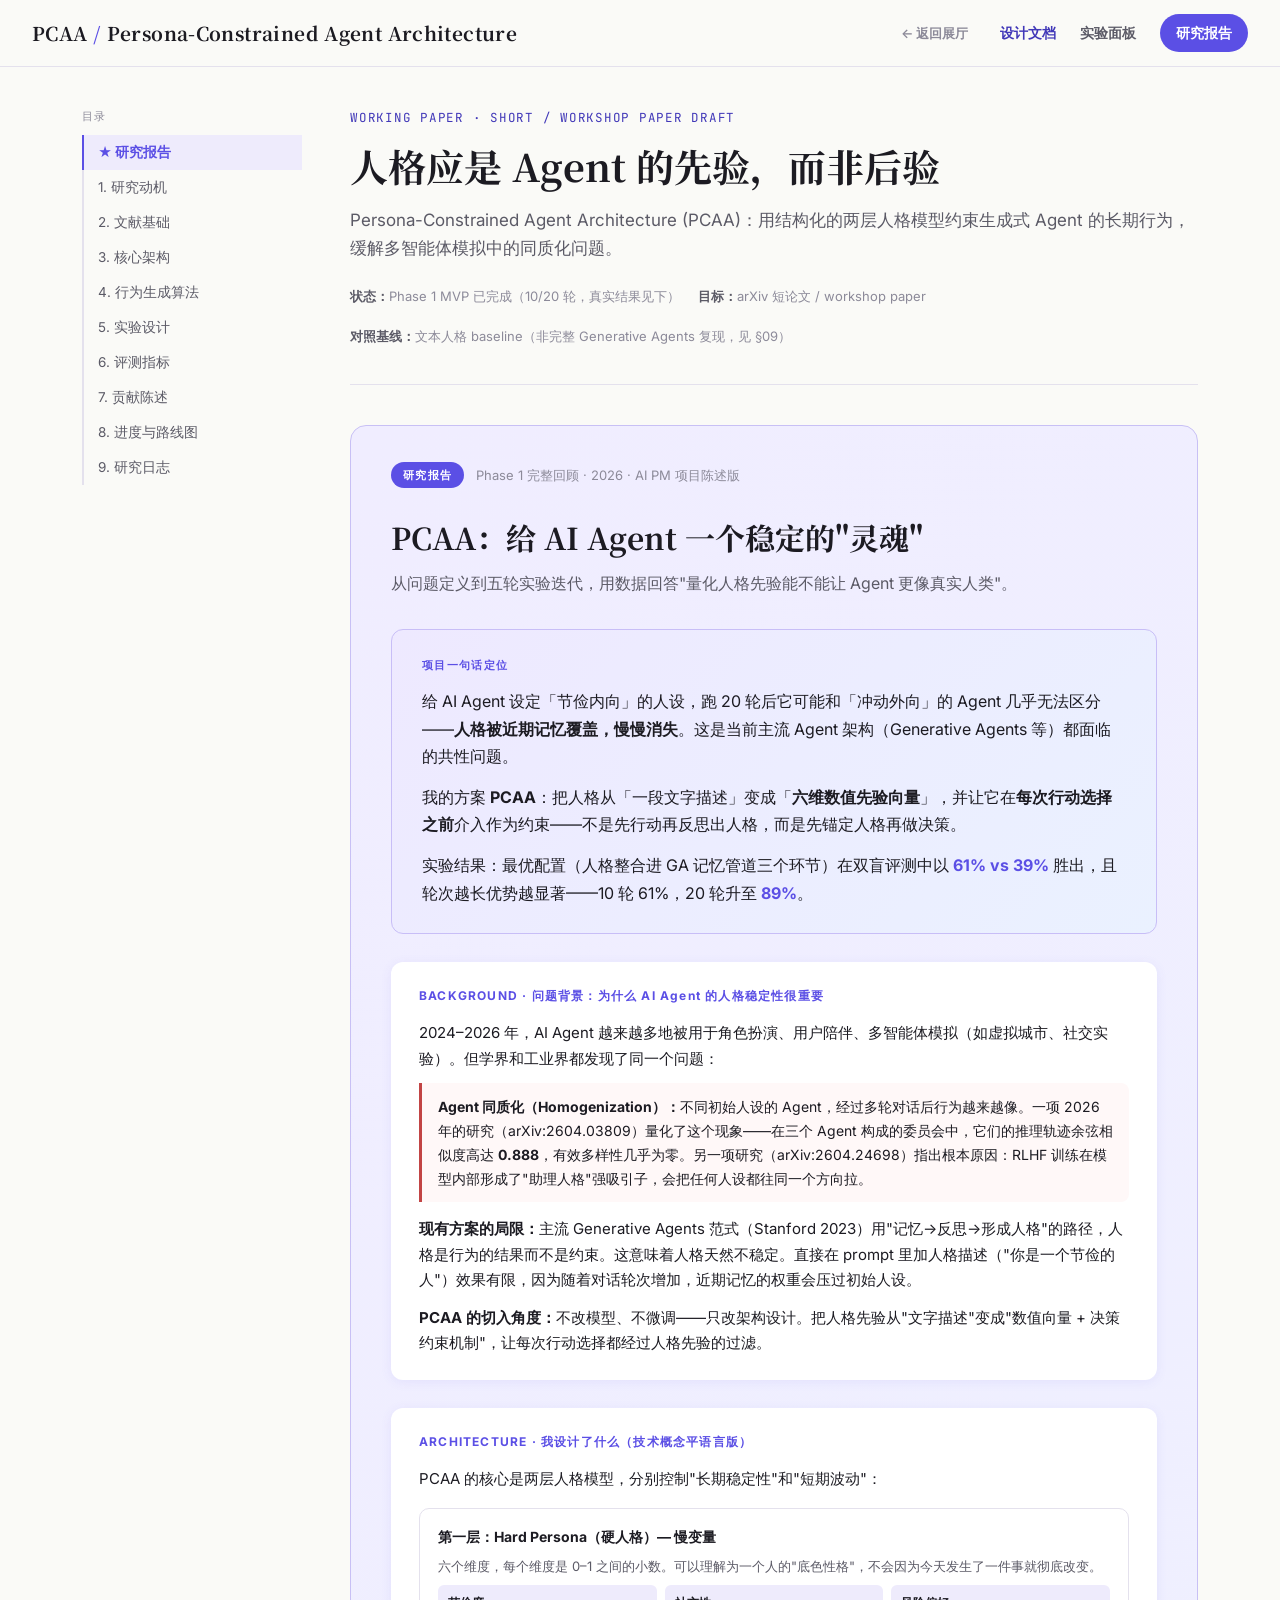
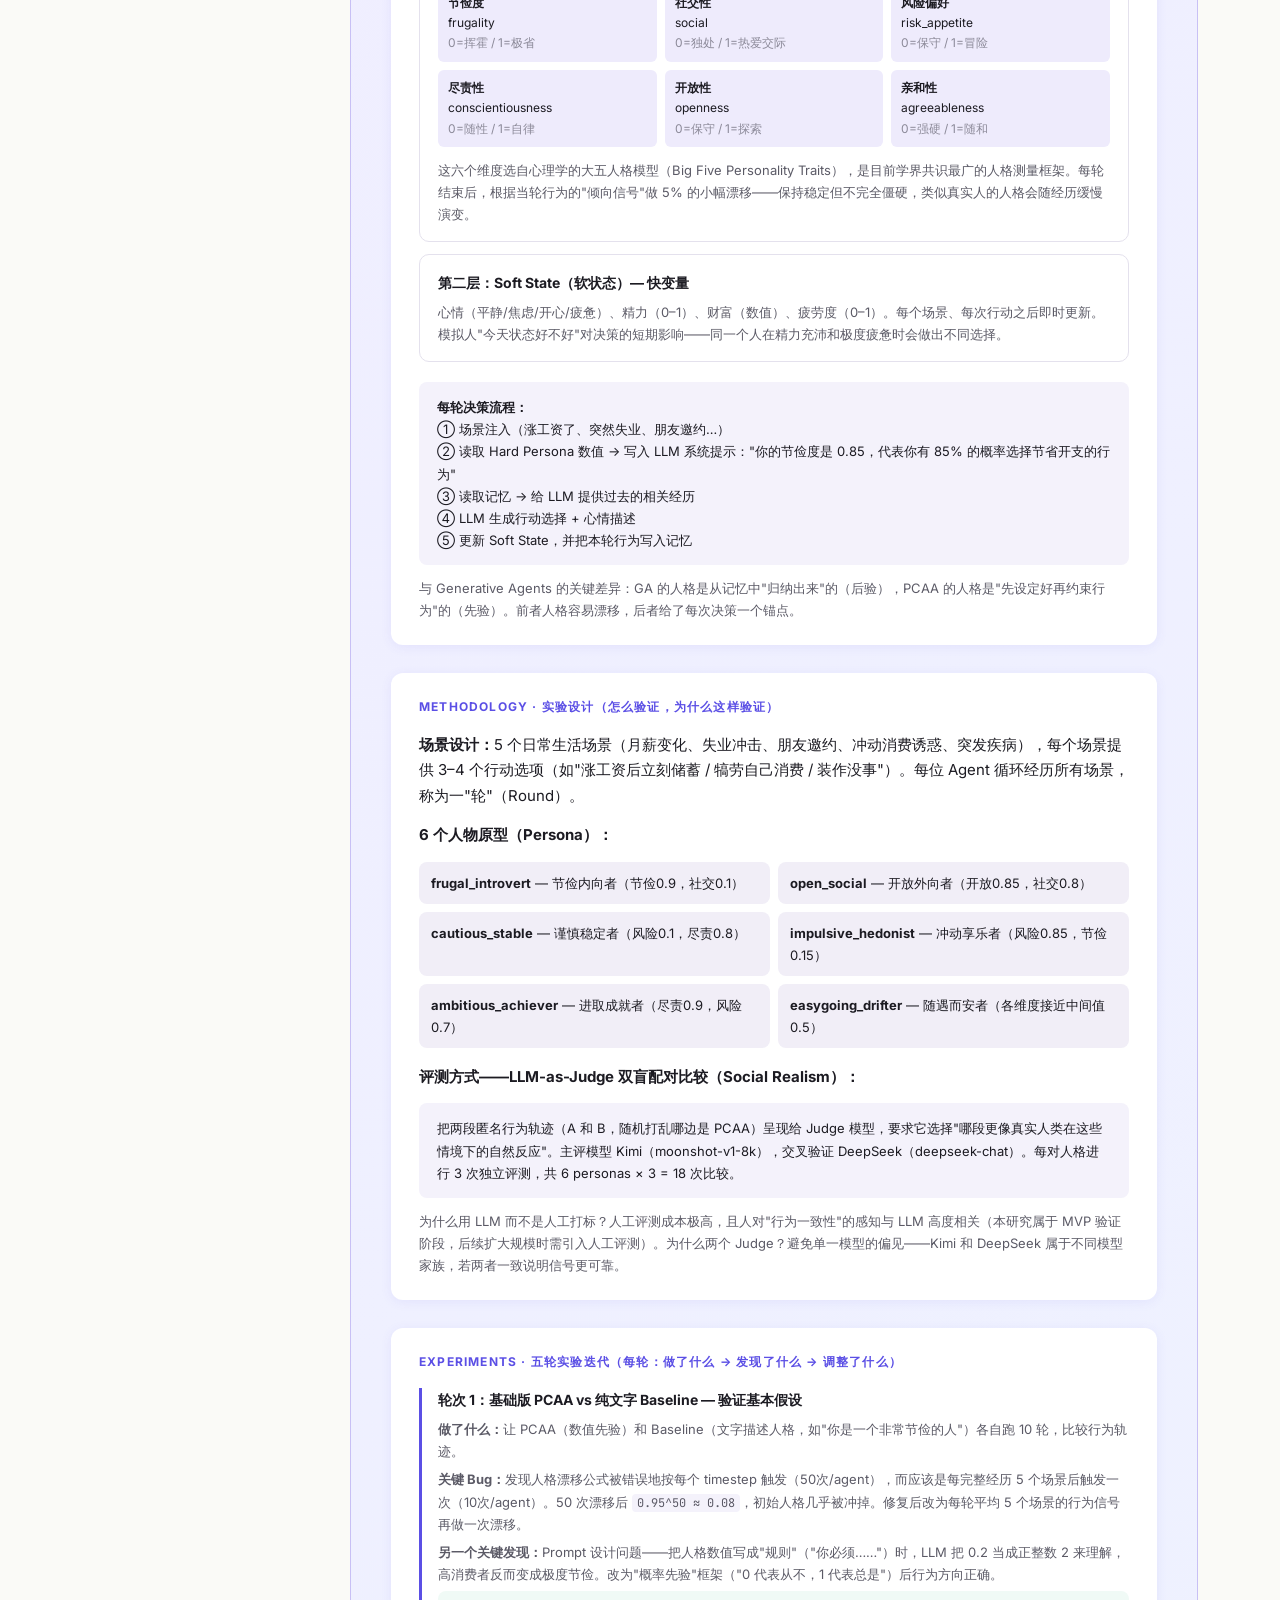
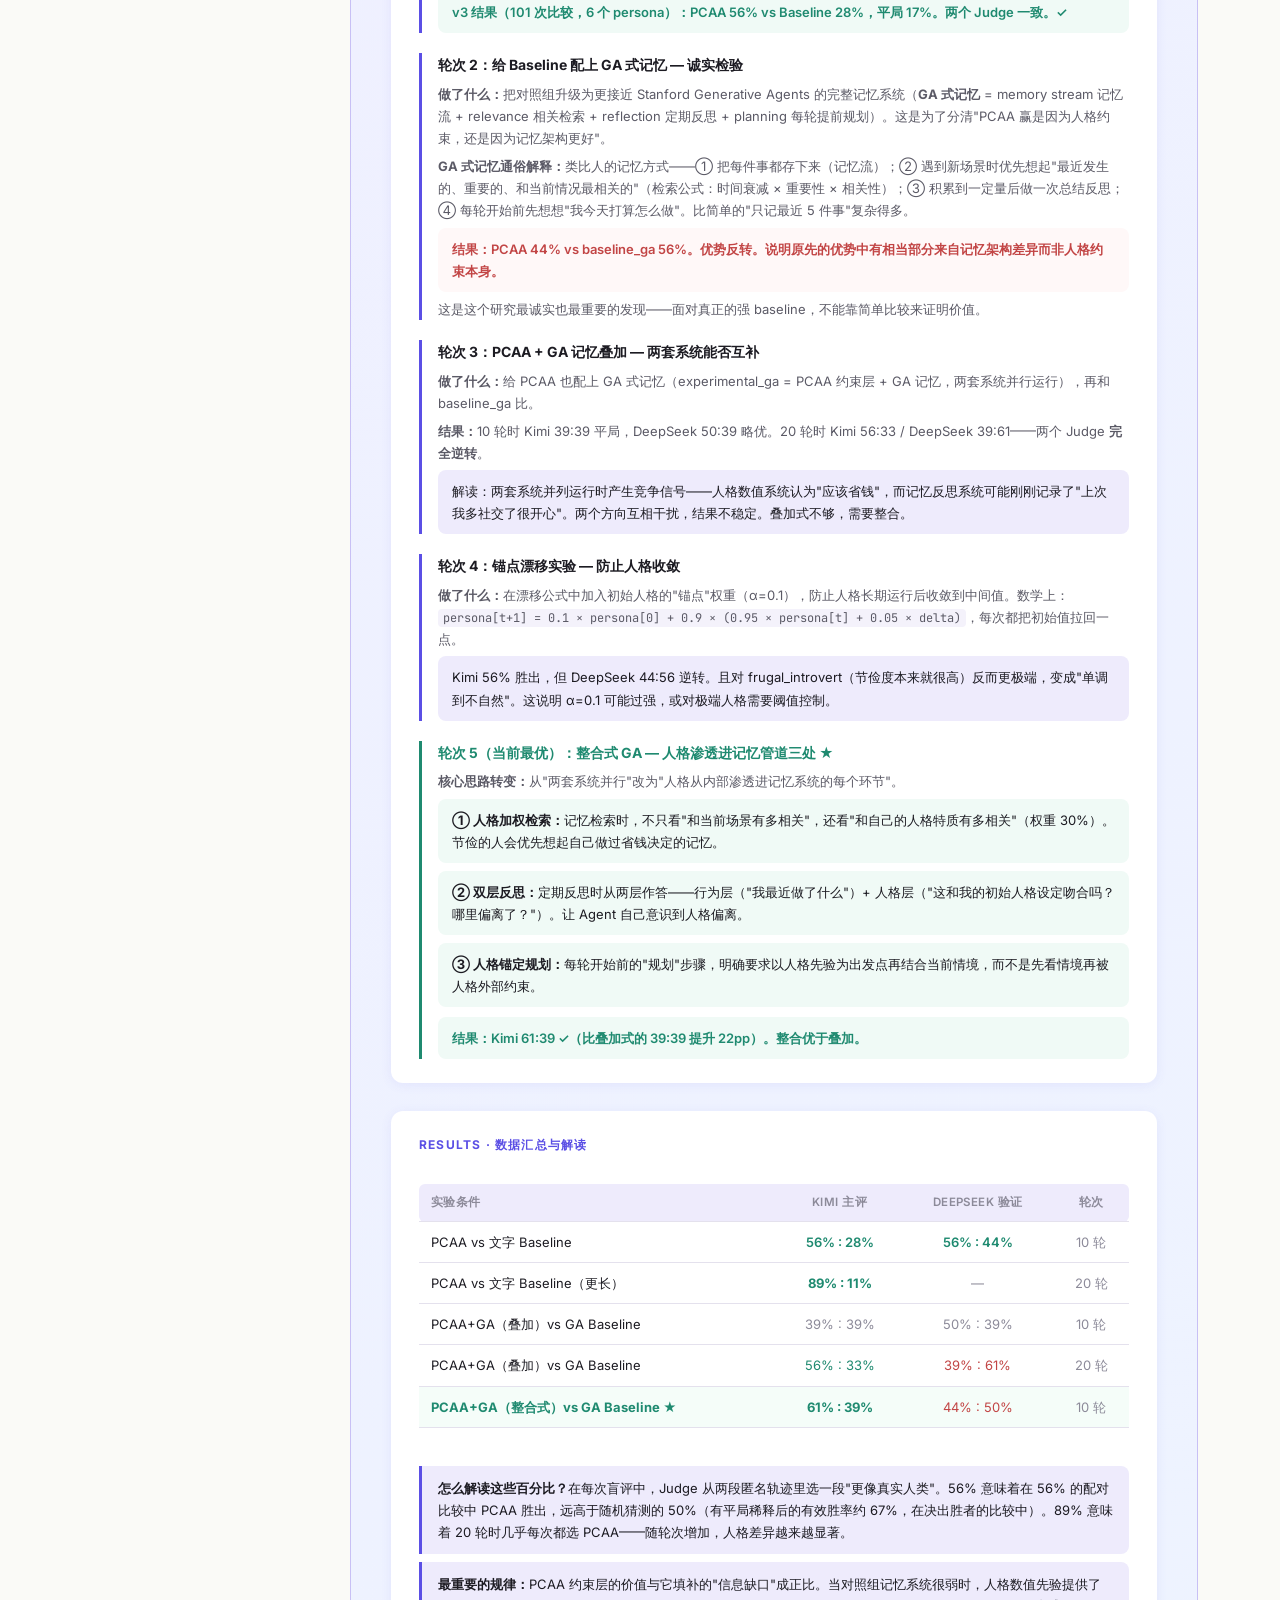
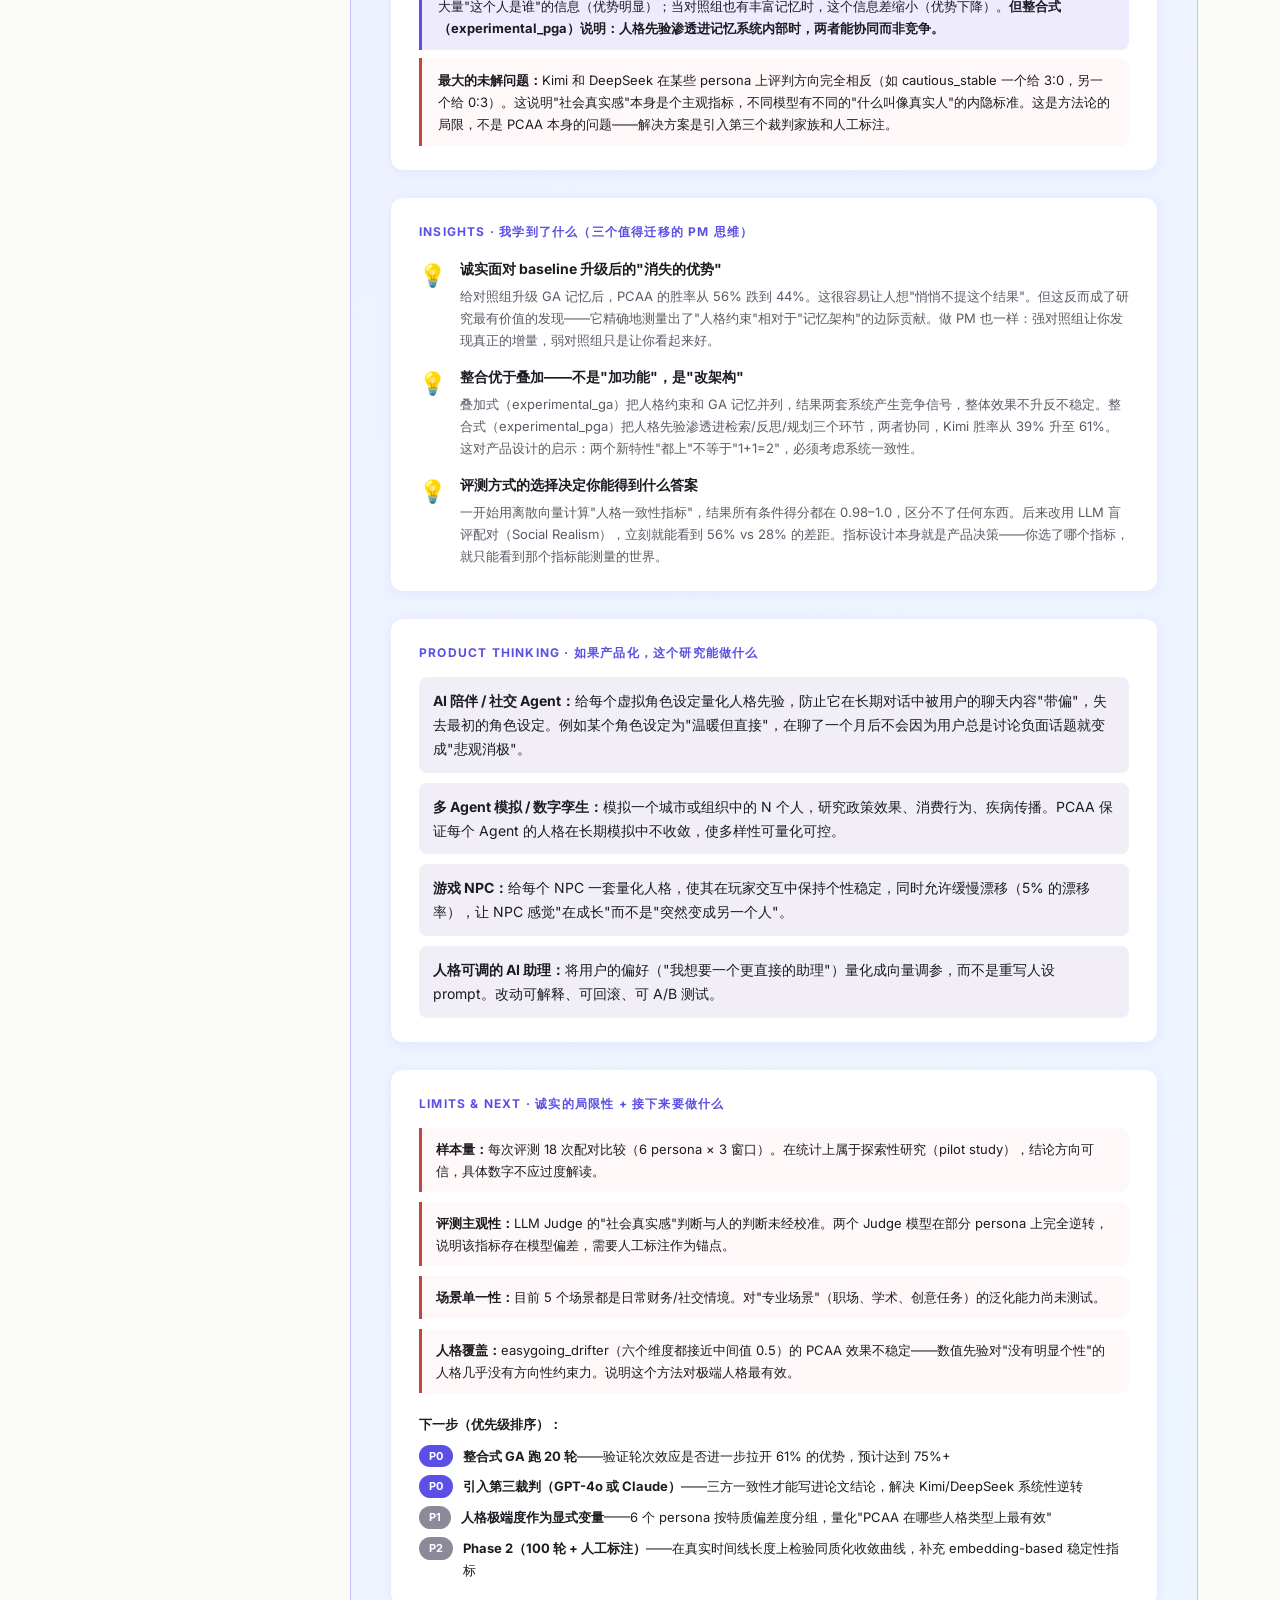
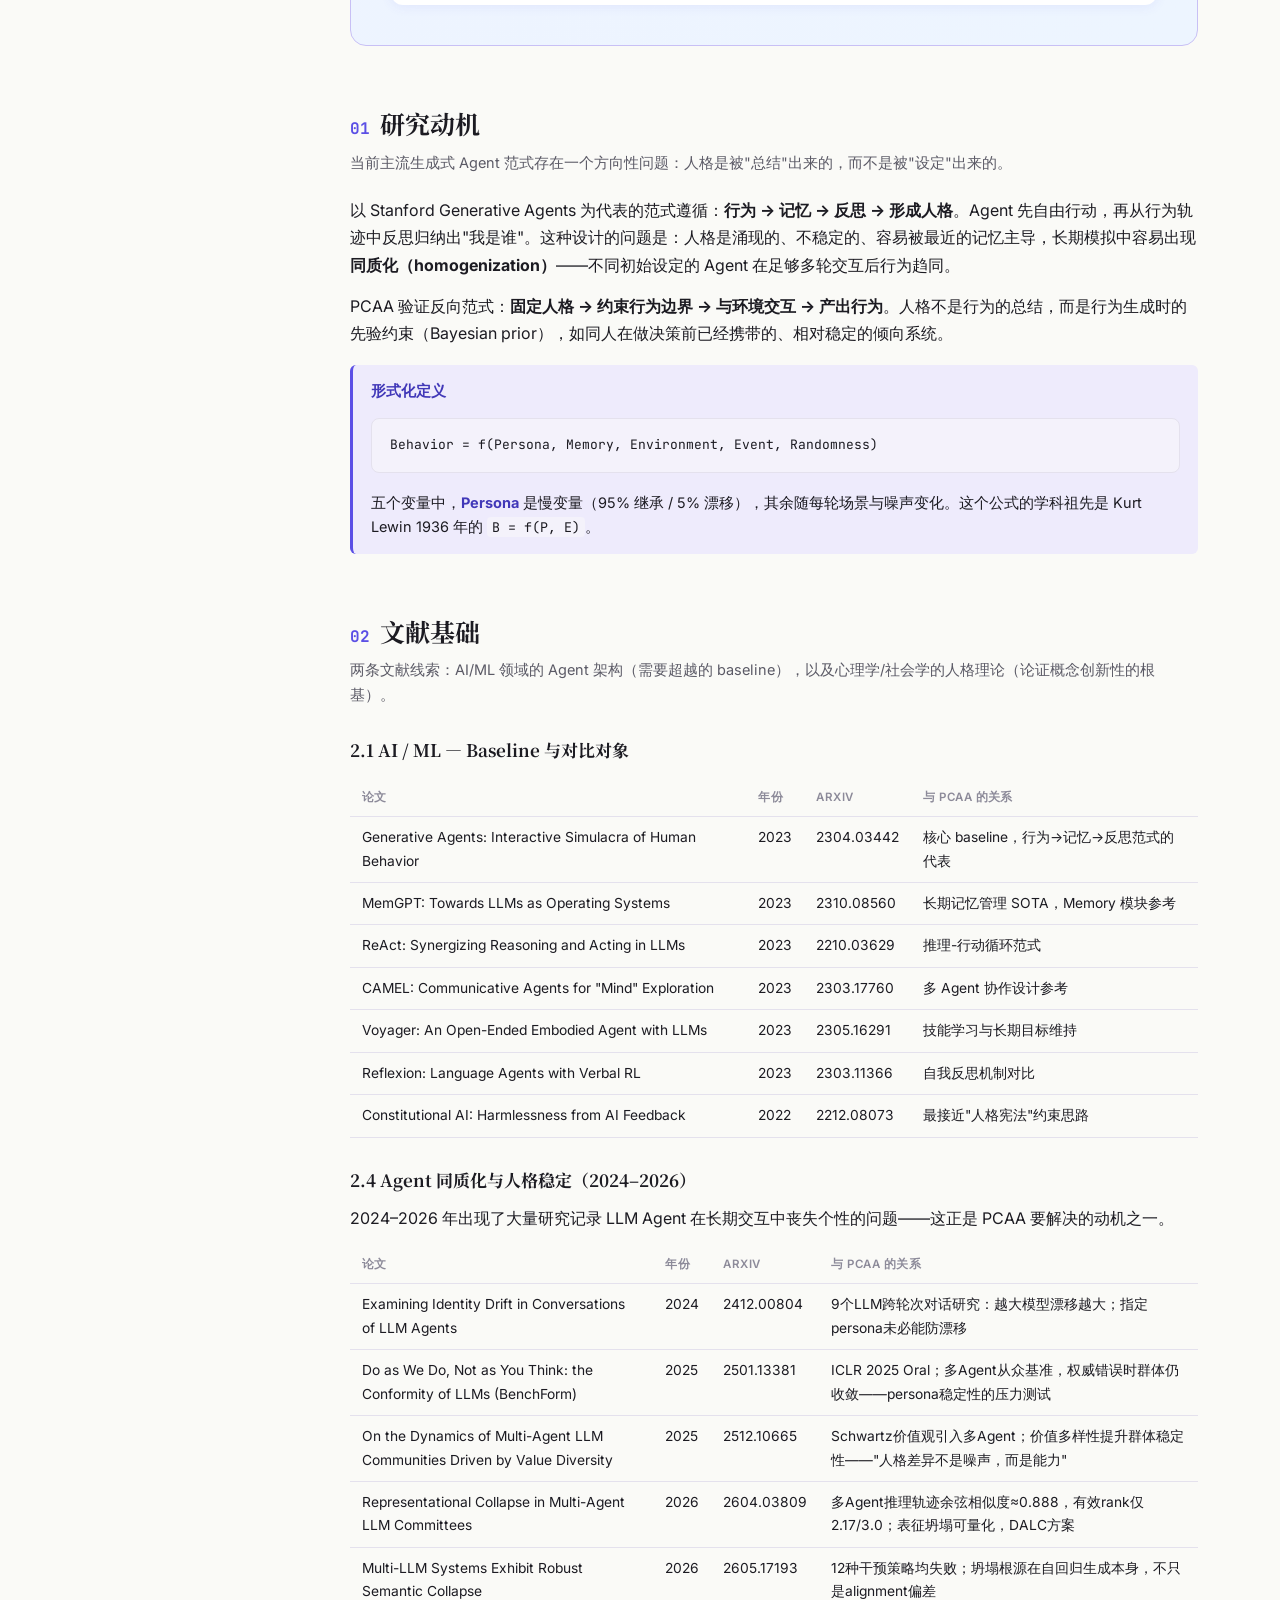
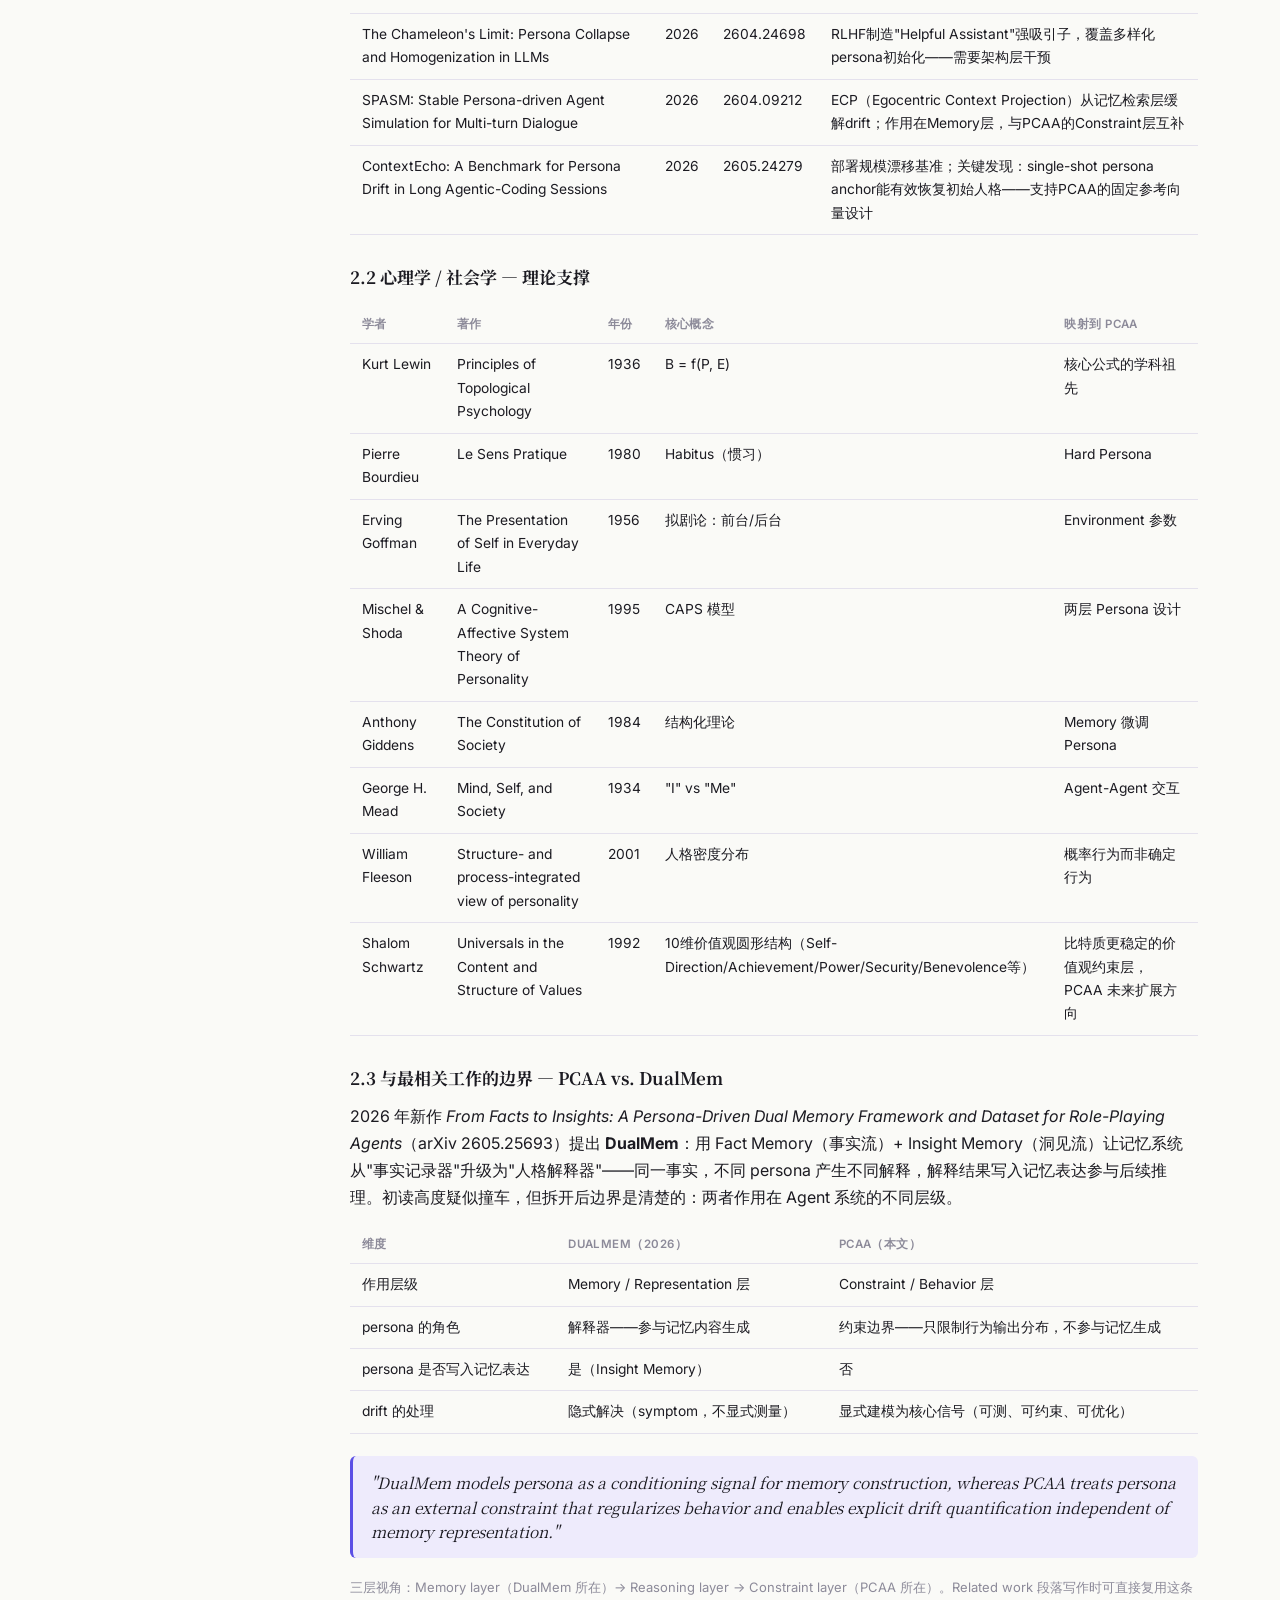
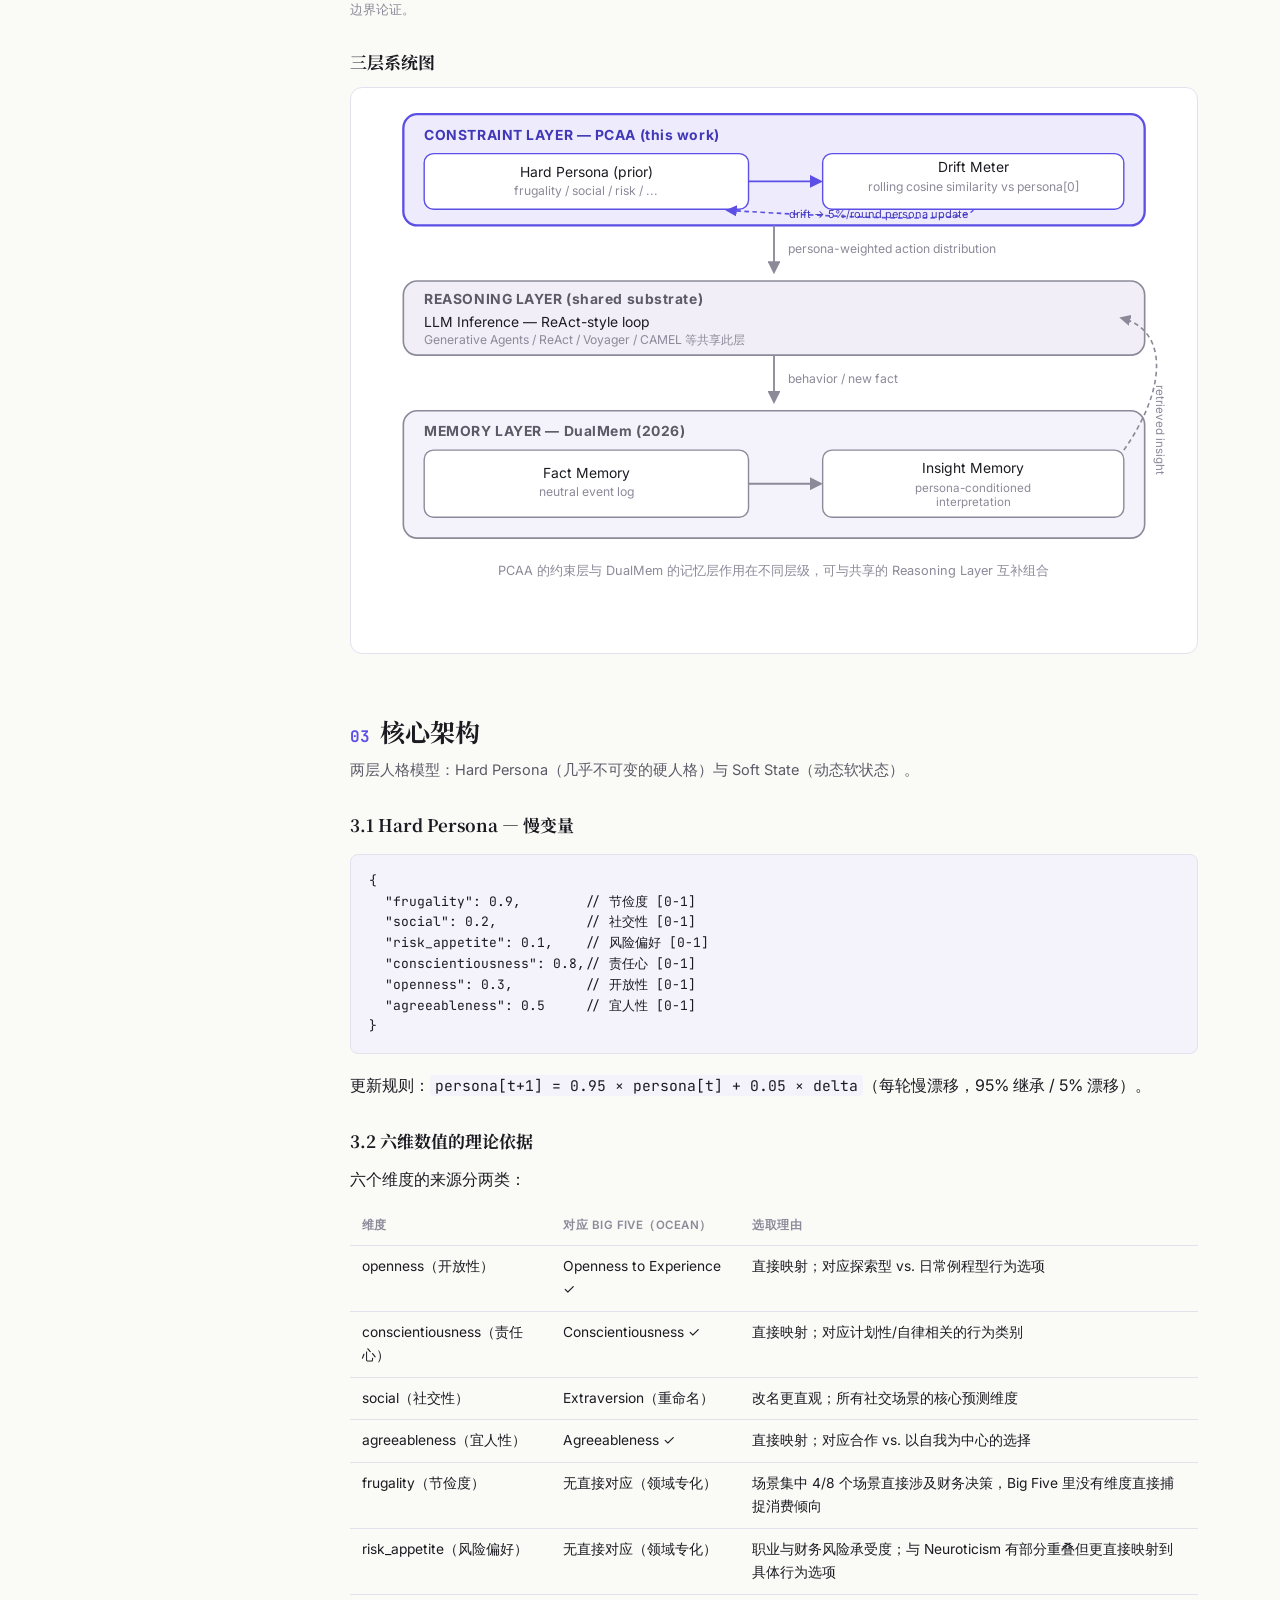
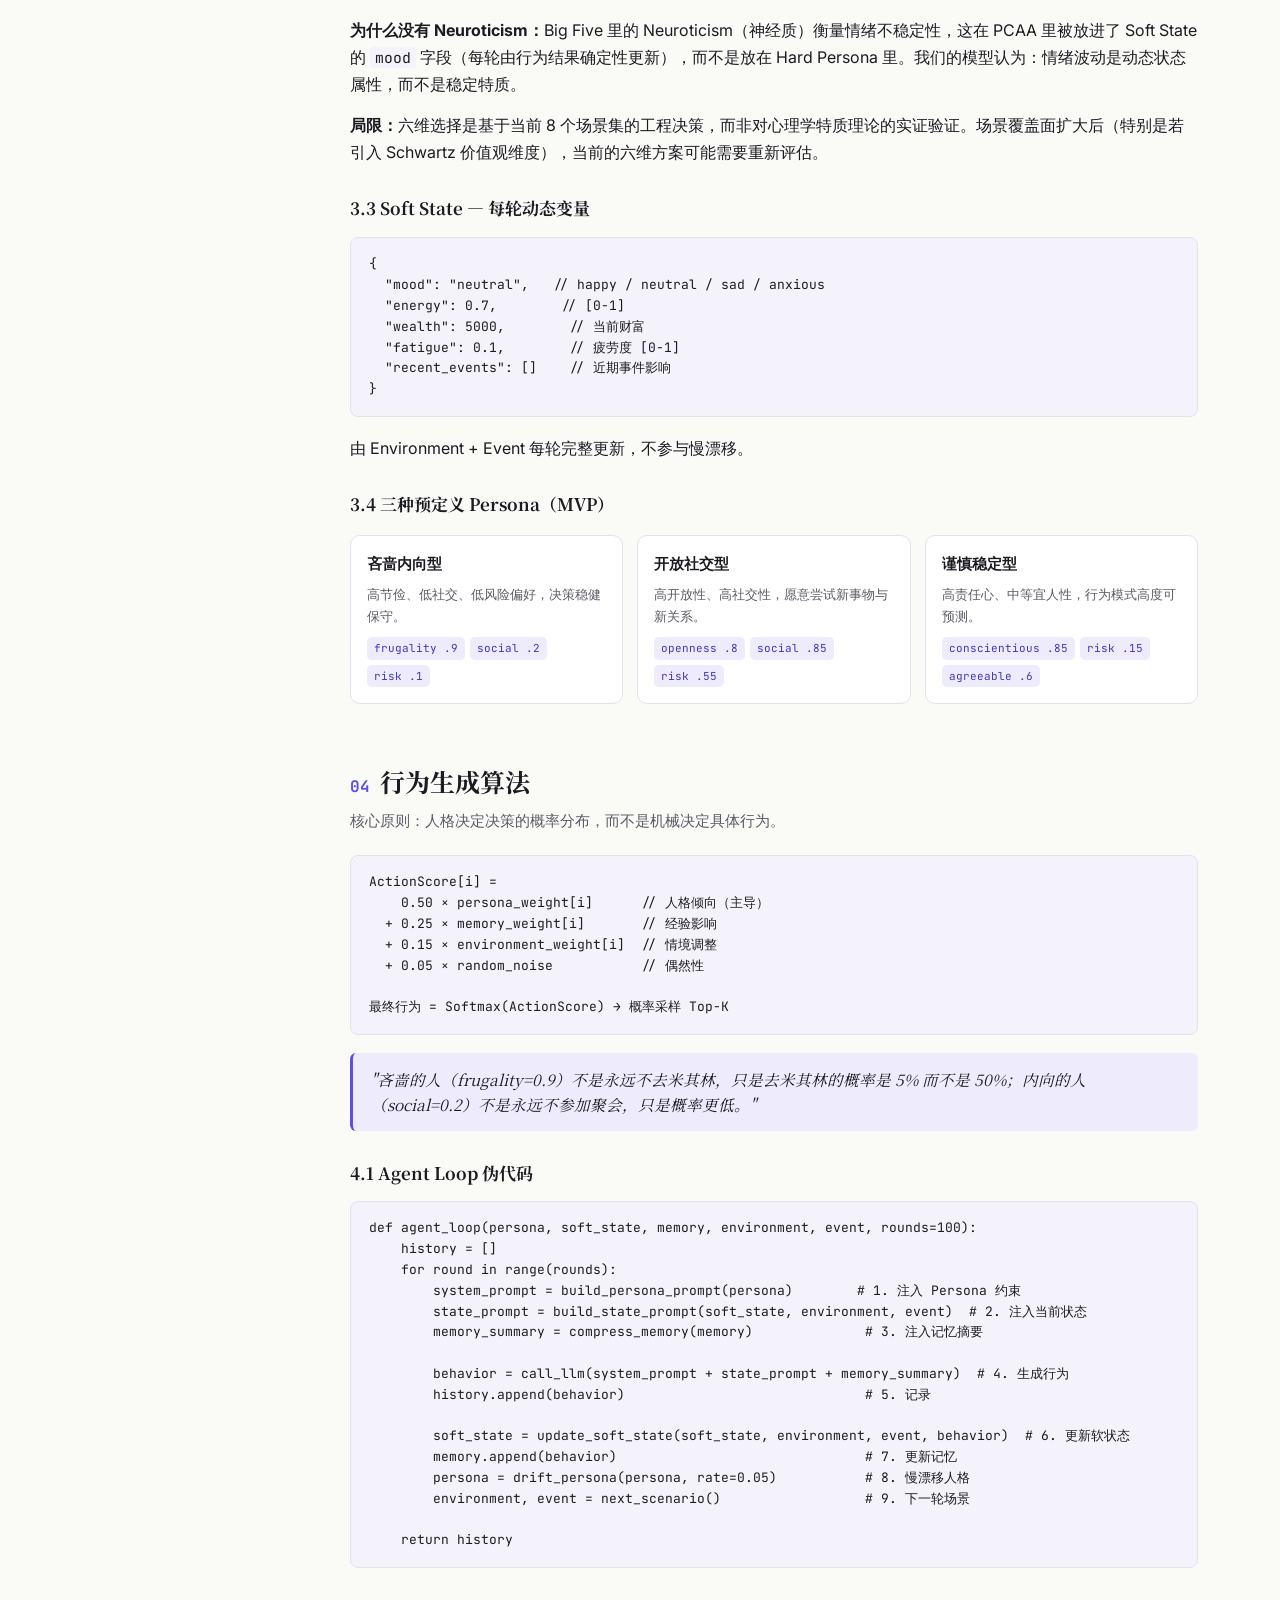
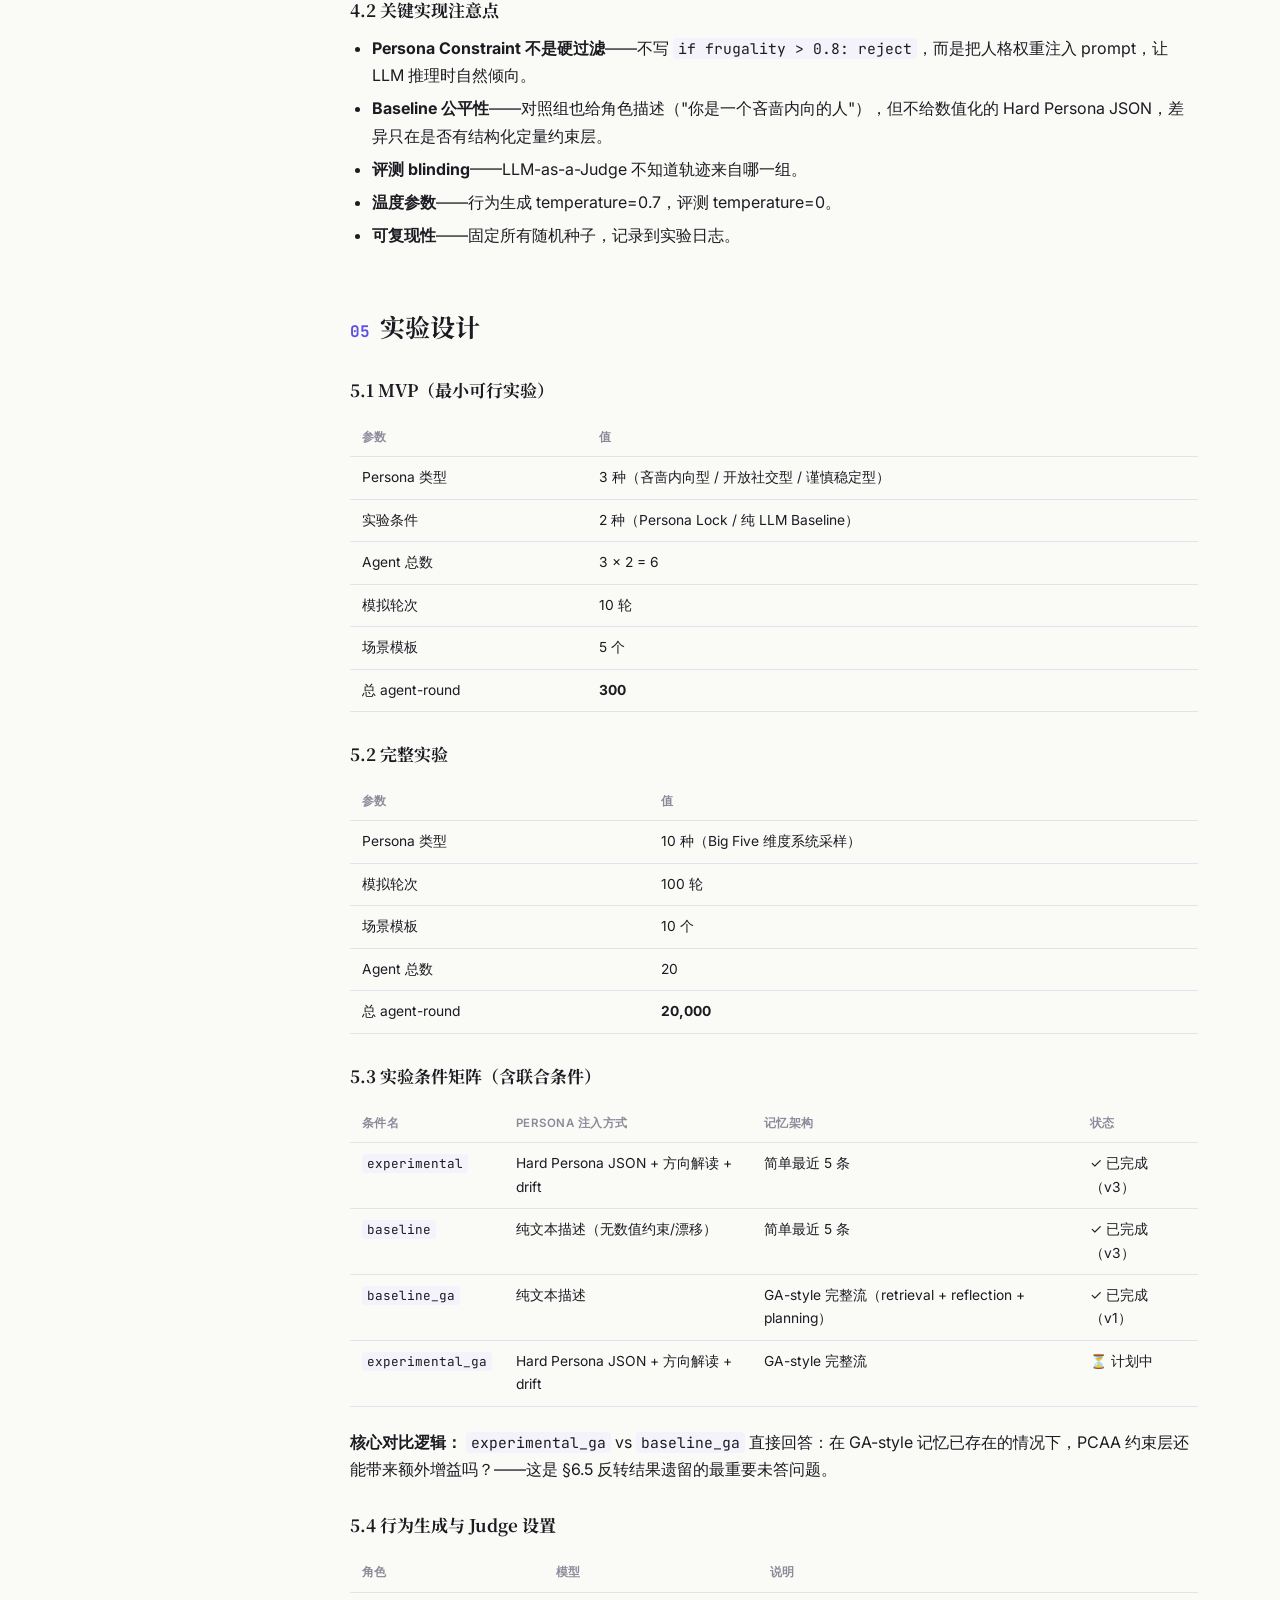
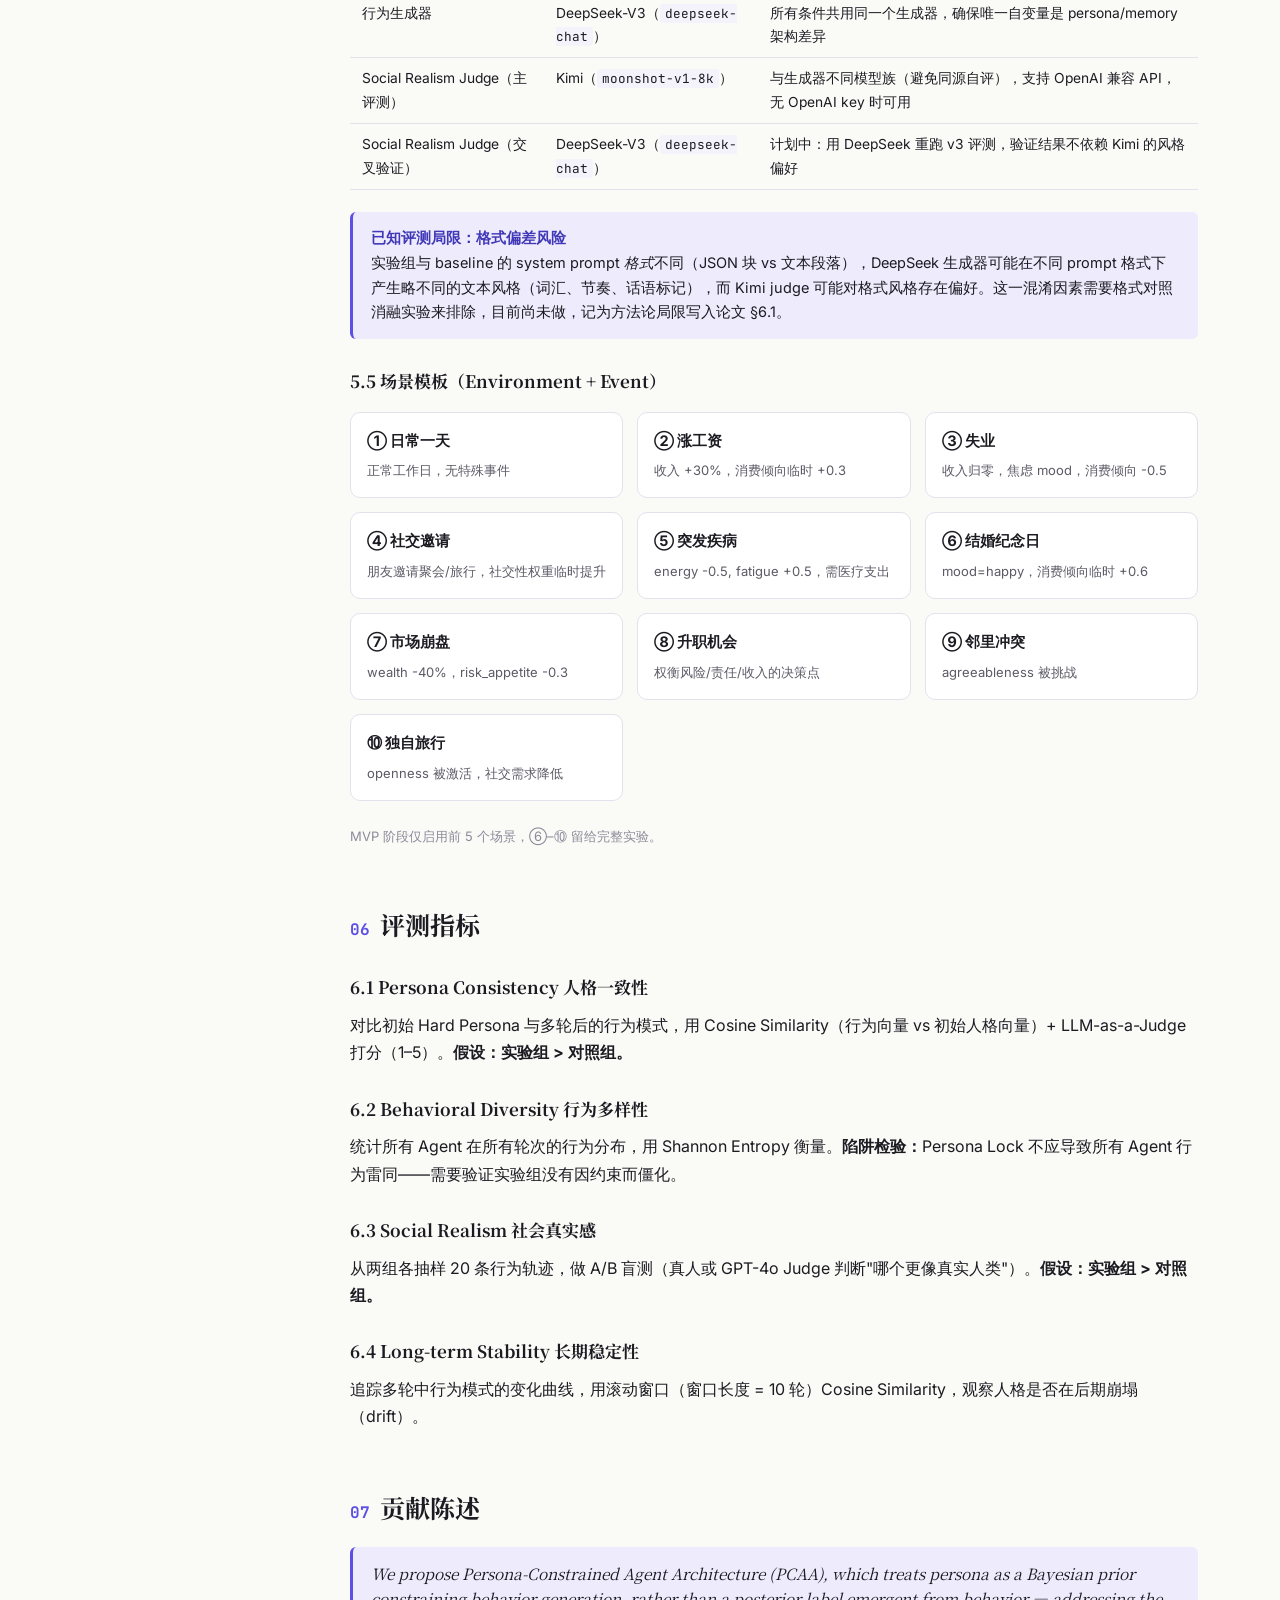
==== commit faa9b39f: "Fix pitch card: light purple bg + dark text, split into 3 paragraphs for projection Co-Authored-By: " ====
--- a/site/index.html
+++ b/site/index.html
@@ -60,9 +60,11 @@
       <div style="display:grid;gap:28px;">
 
         <!-- 0. 30-second pitch -->
-        <div style="background:var(--accent);border-radius:12px;padding:24px 28px;color:#fff;">
-          <div style="font-size:11px;font-weight:700;letter-spacing:.12em;opacity:.75;margin-bottom:10px;">30 秒说清楚这个项目</div>
-          <p style="margin:0;font-size:17px;line-height:1.65;font-weight:500;">现有 AI Agent 有一个隐藏问题：给它一个"节俭内向"的人设，跑 20 轮之后它可能变得和"冲动外向"的 Agent 几乎一样——人格被最近的记忆覆盖，慢慢消失。我做了一个实验性架构 <b>PCAA</b>，把人格从"文字描述"变成"六维数值先验"，并让这个先验<b>在每次决策之前</b>介入，而不是让行为先发生再反思出人格。结果：在两种主流评估方式下，PCAA 都让 Agent 的行为轨迹更像真实人类——最优配置（整合式 GA）在主评测中以 <b>61% vs 39%</b> 胜出。</p>
+        <div style="background:linear-gradient(135deg,#eee9ff 0%,#eaf1ff 100%);border:1.5px solid #c8bef7;border-radius:12px;padding:26px 30px;">
+          <div style="font-size:11px;font-weight:700;letter-spacing:.12em;color:var(--accent);margin-bottom:14px;">项目一句话定位</div>
+          <p style="margin:0 0 14px;font-size:16px;line-height:1.7;color:var(--ink);">给 AI Agent 设定「节俭内向」的人设，跑 20 轮后它可能和「冲动外向」的 Agent 几乎无法区分——<b>人格被近期记忆覆盖，慢慢消失</b>。这是当前主流 Agent 架构（Generative Agents 等）都面临的共性问题。</p>
+          <p style="margin:0 0 14px;font-size:16px;line-height:1.7;color:var(--ink);">我的方案 <b>PCAA</b>：把人格从「一段文字描述」变成「<b>六维数值先验向量</b>」，并让它在<b>每次行动选择之前</b>介入作为约束——不是先行动再反思出人格，而是先锚定人格再做决策。</p>
+          <p style="margin:0;font-size:16px;line-height:1.7;color:var(--ink);">实验结果：最优配置（人格整合进 GA 记忆管道三个环节）在双盲评测中以 <b style="color:var(--accent);">61% vs 39%</b> 胜出，且轮次越长优势越显著——10 轮 61%，20 轮升至 <b style="color:var(--accent);">89%</b>。</p>
         </div>
 
         <!-- 1. 问题背景 -->
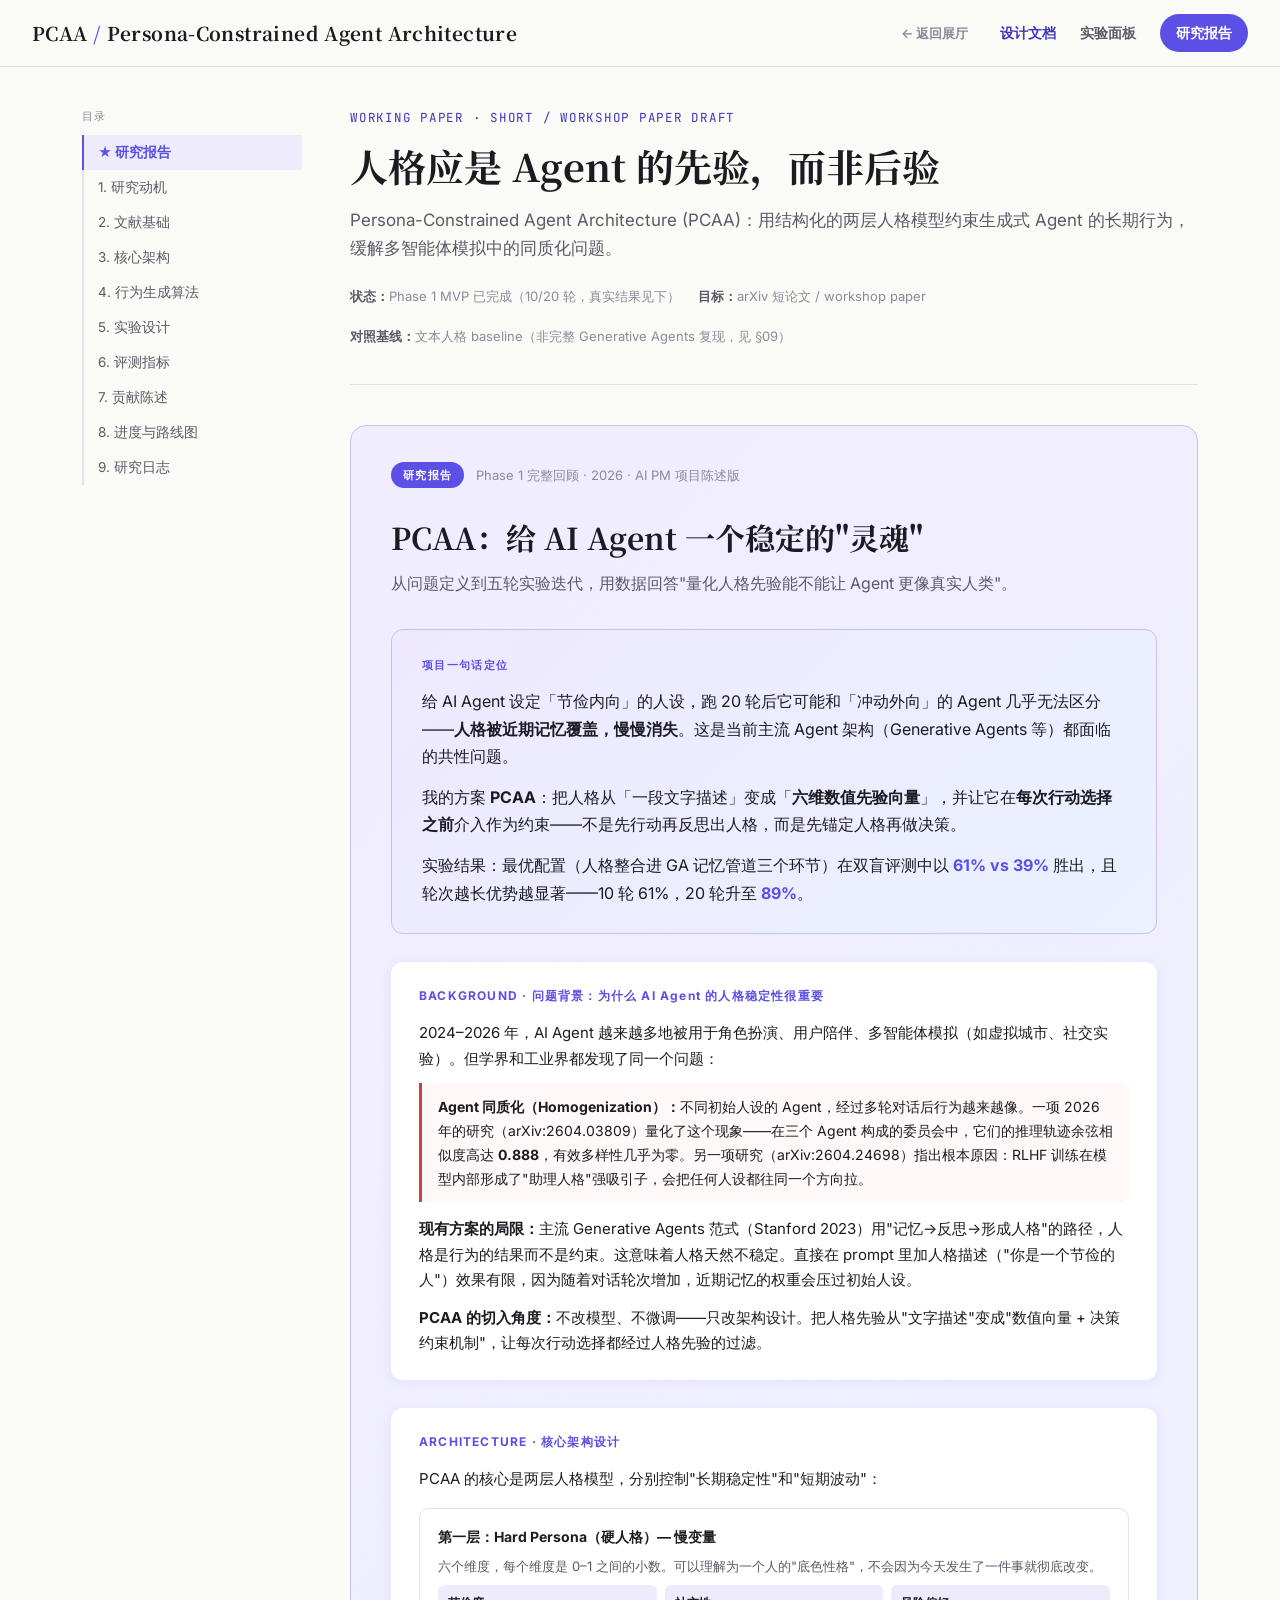
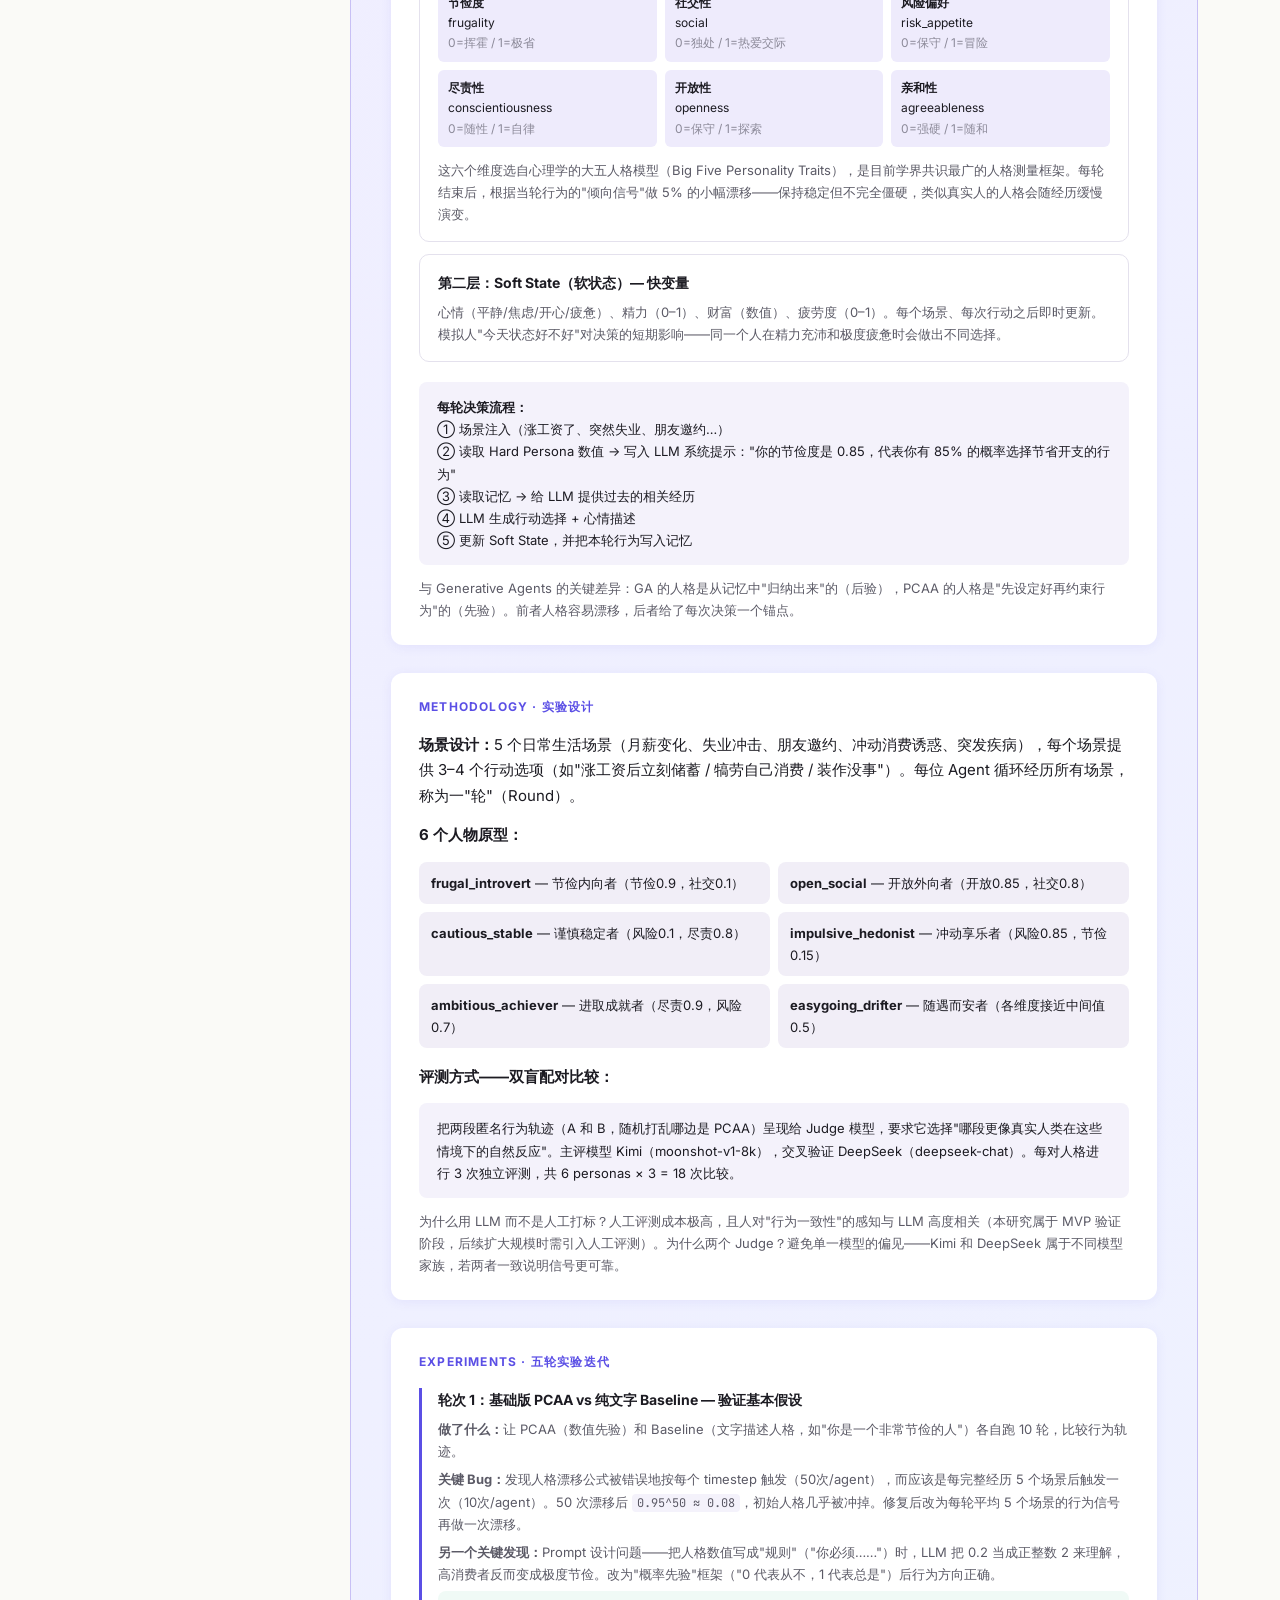
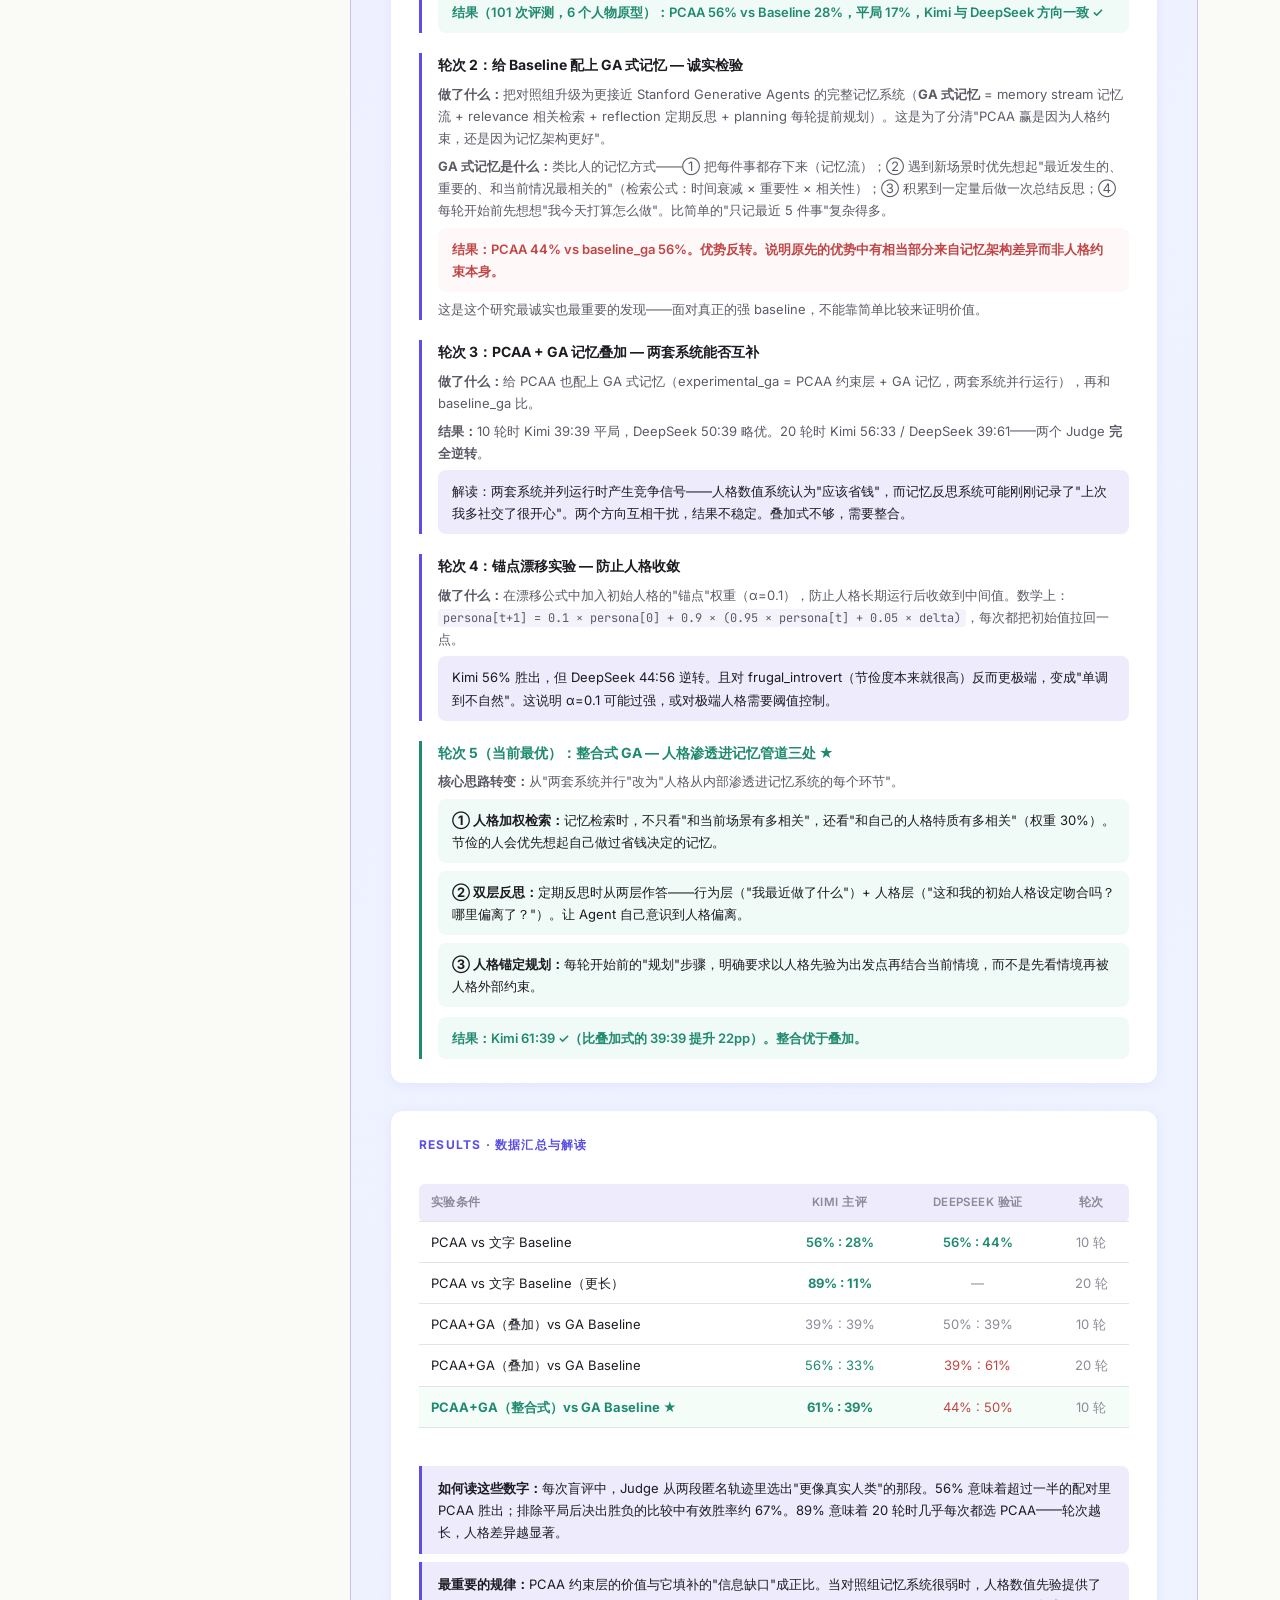
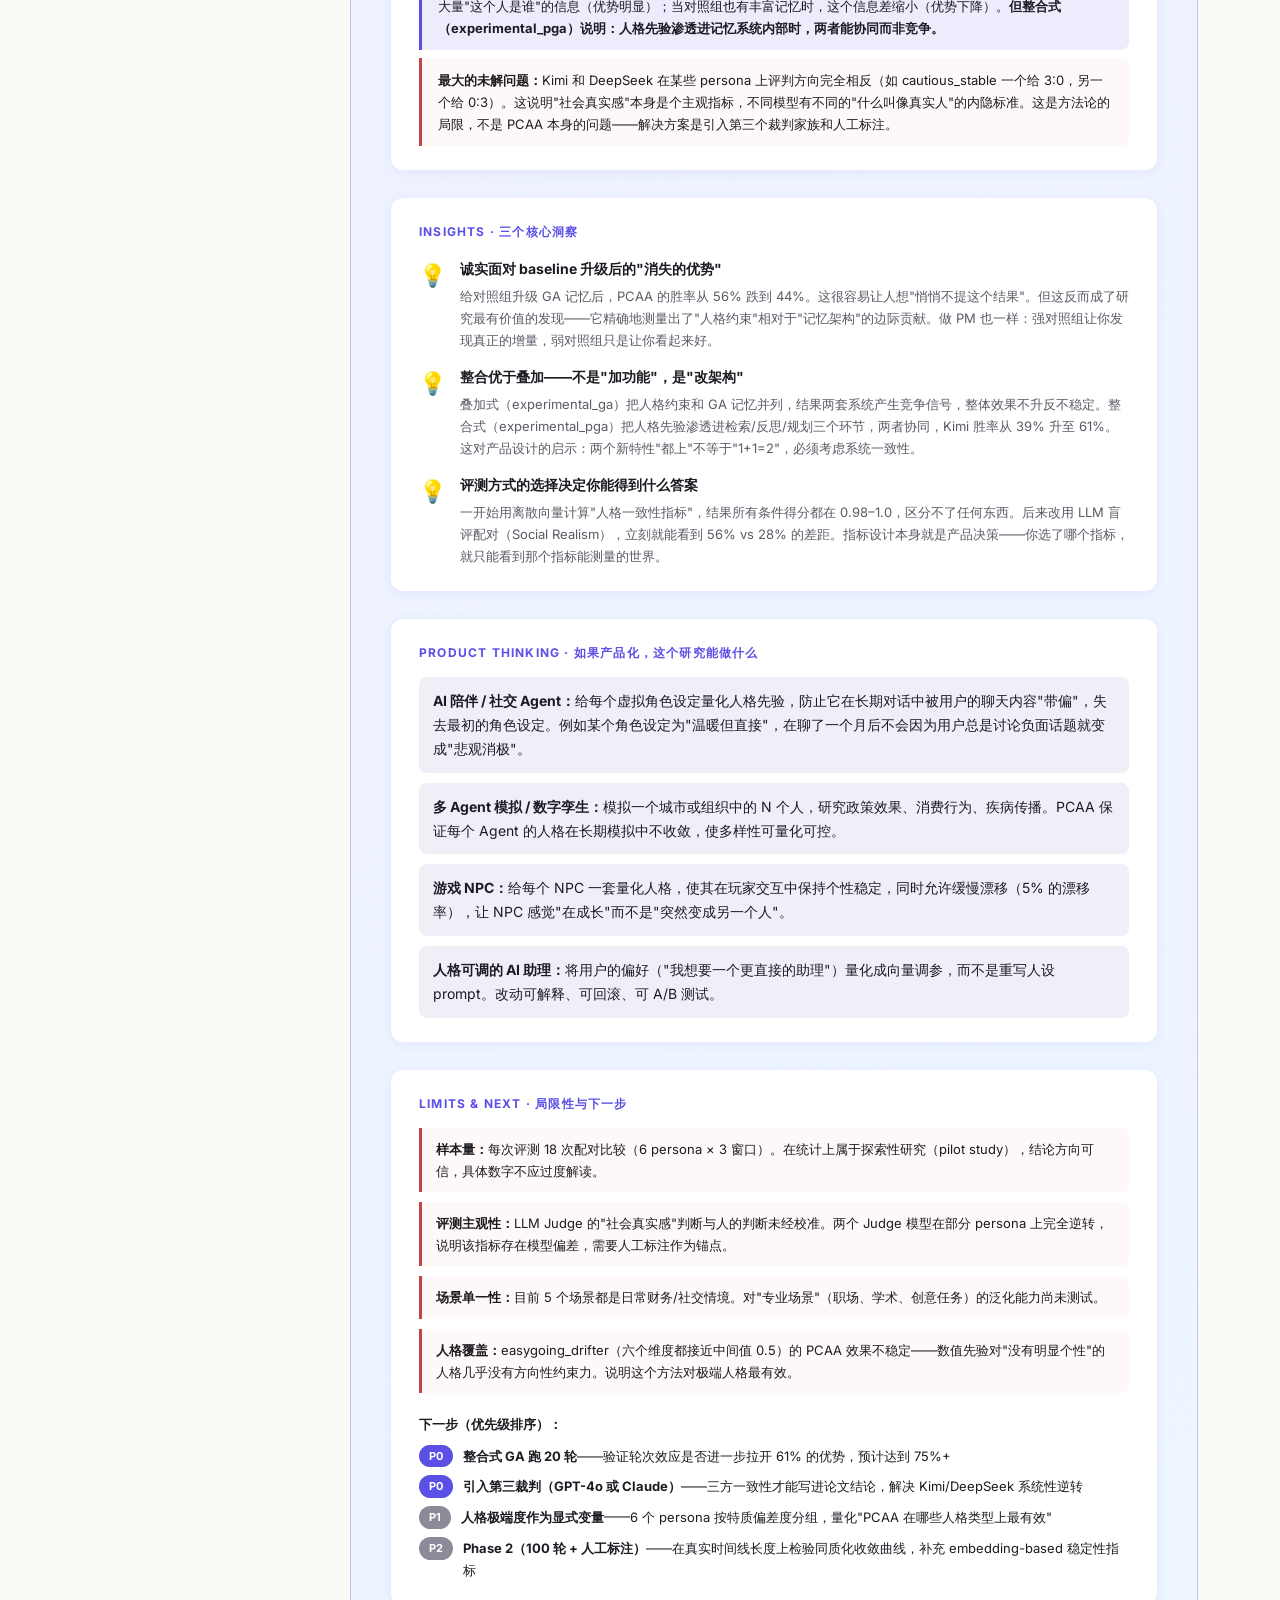
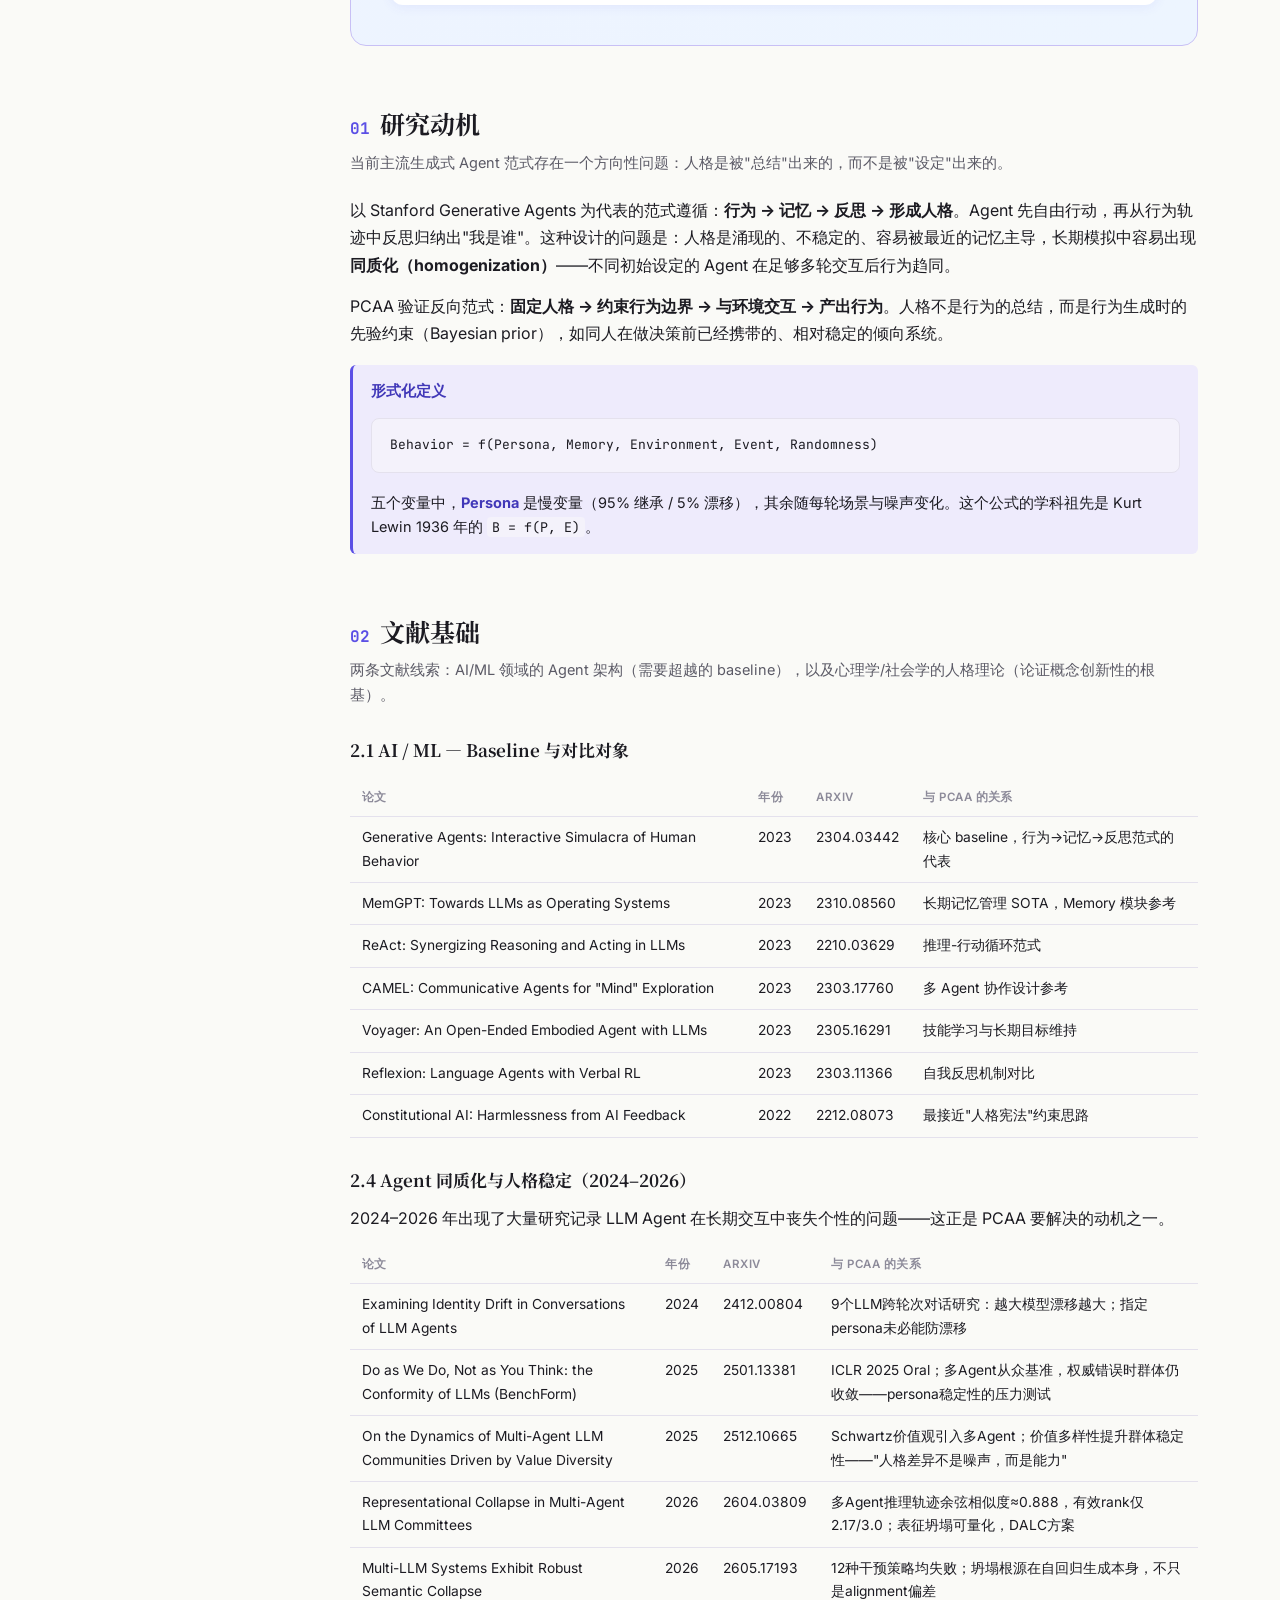
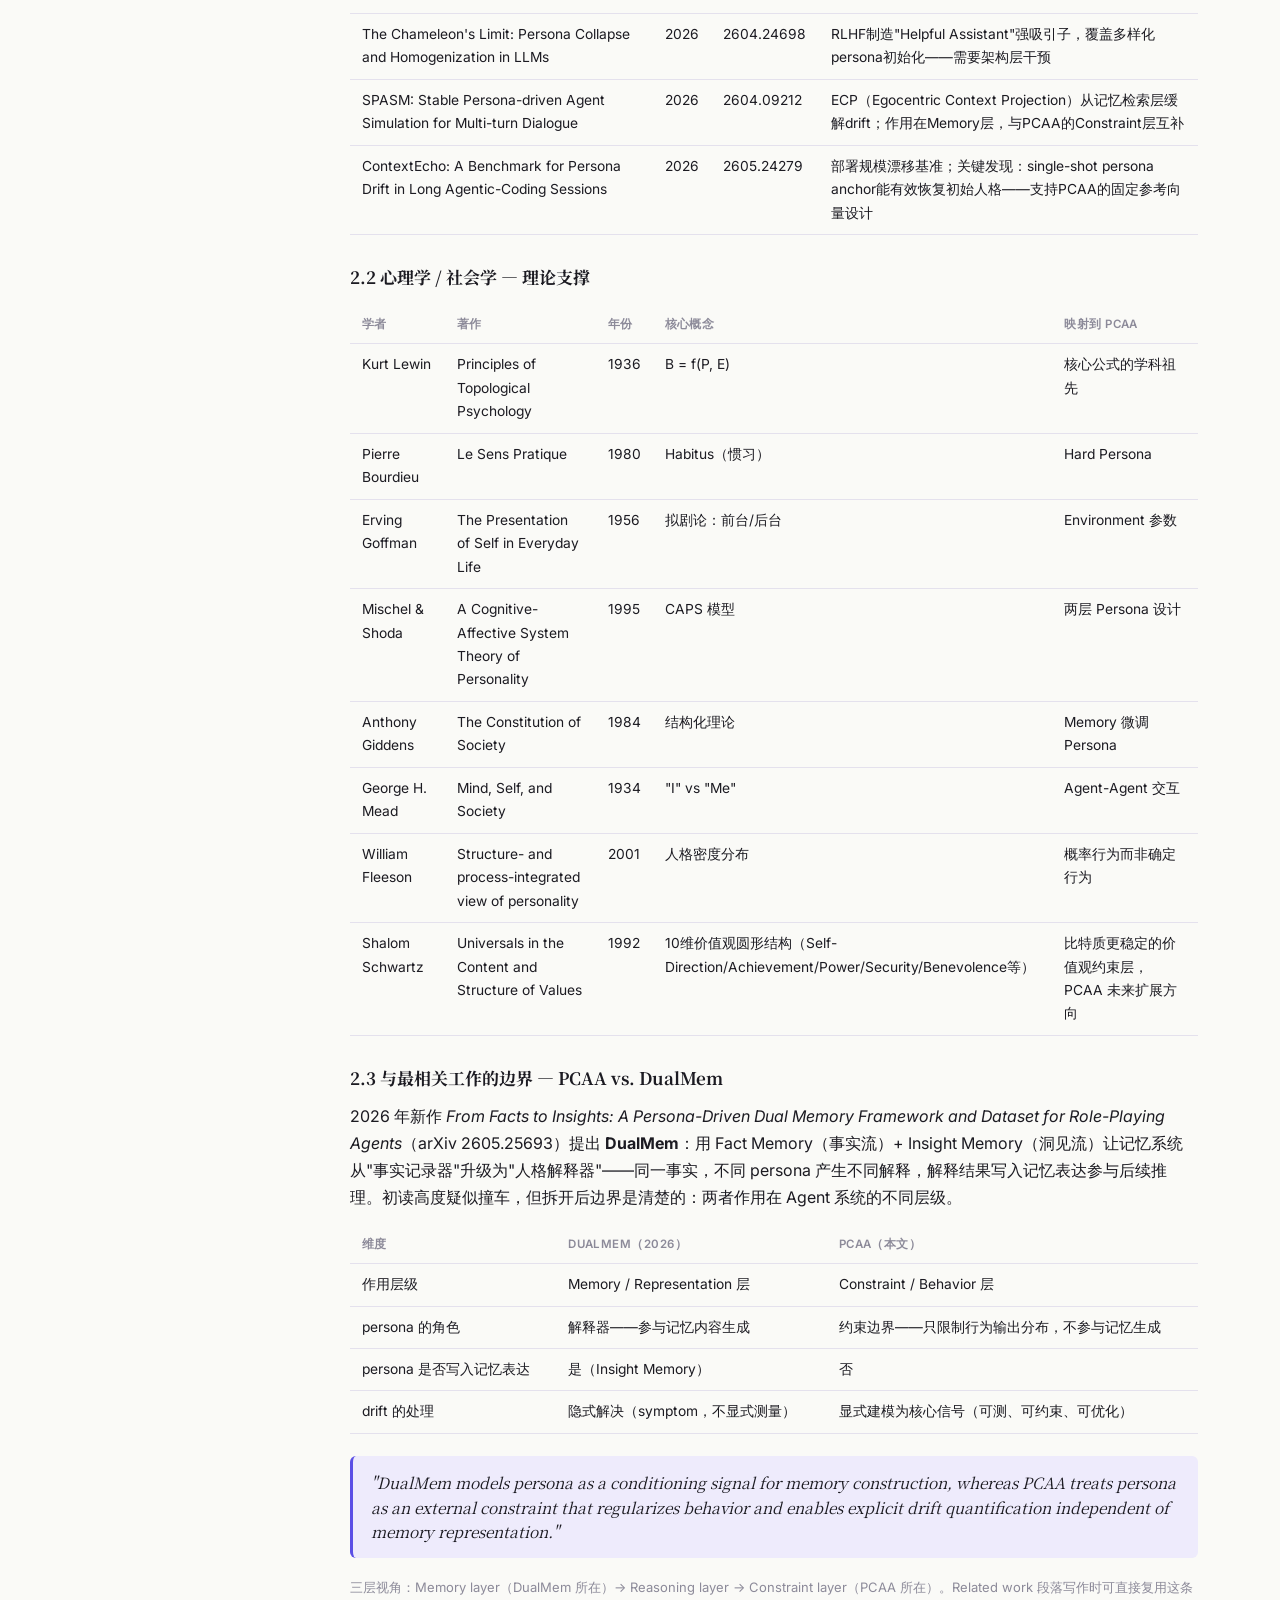
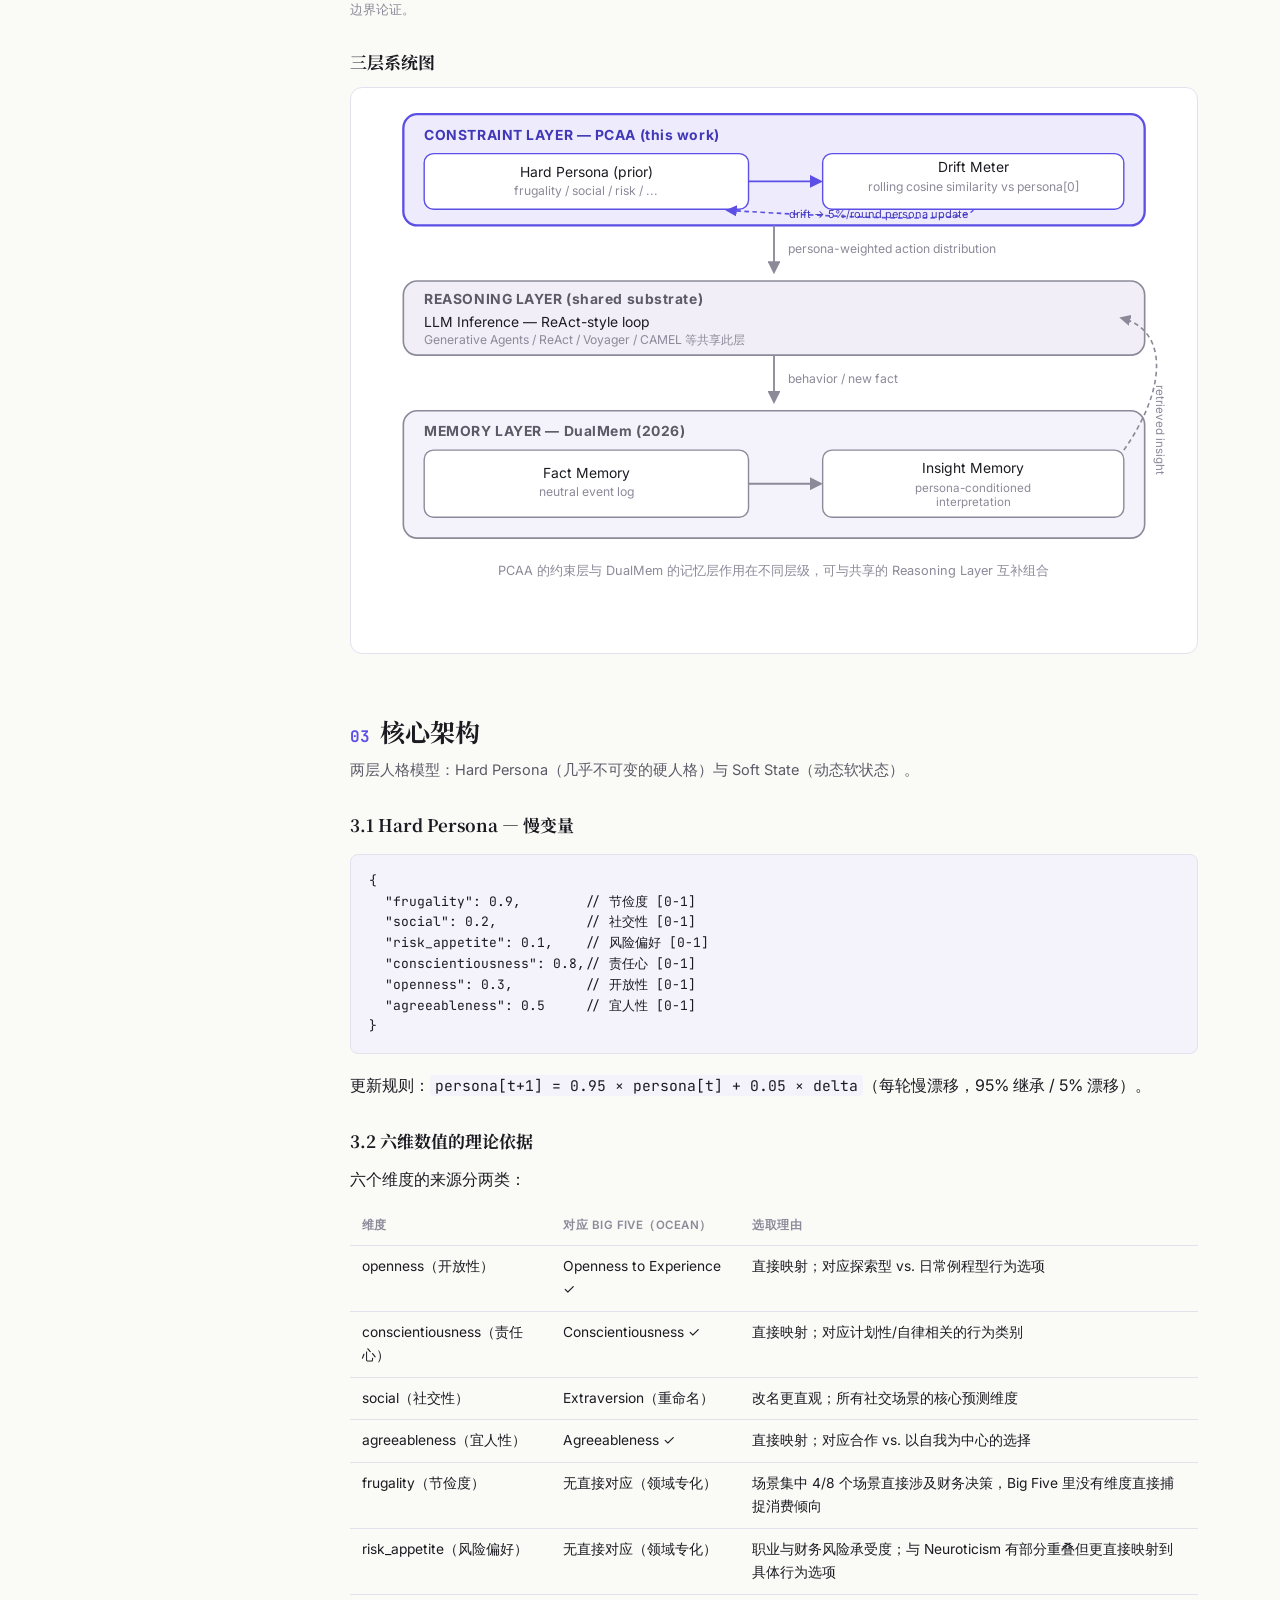
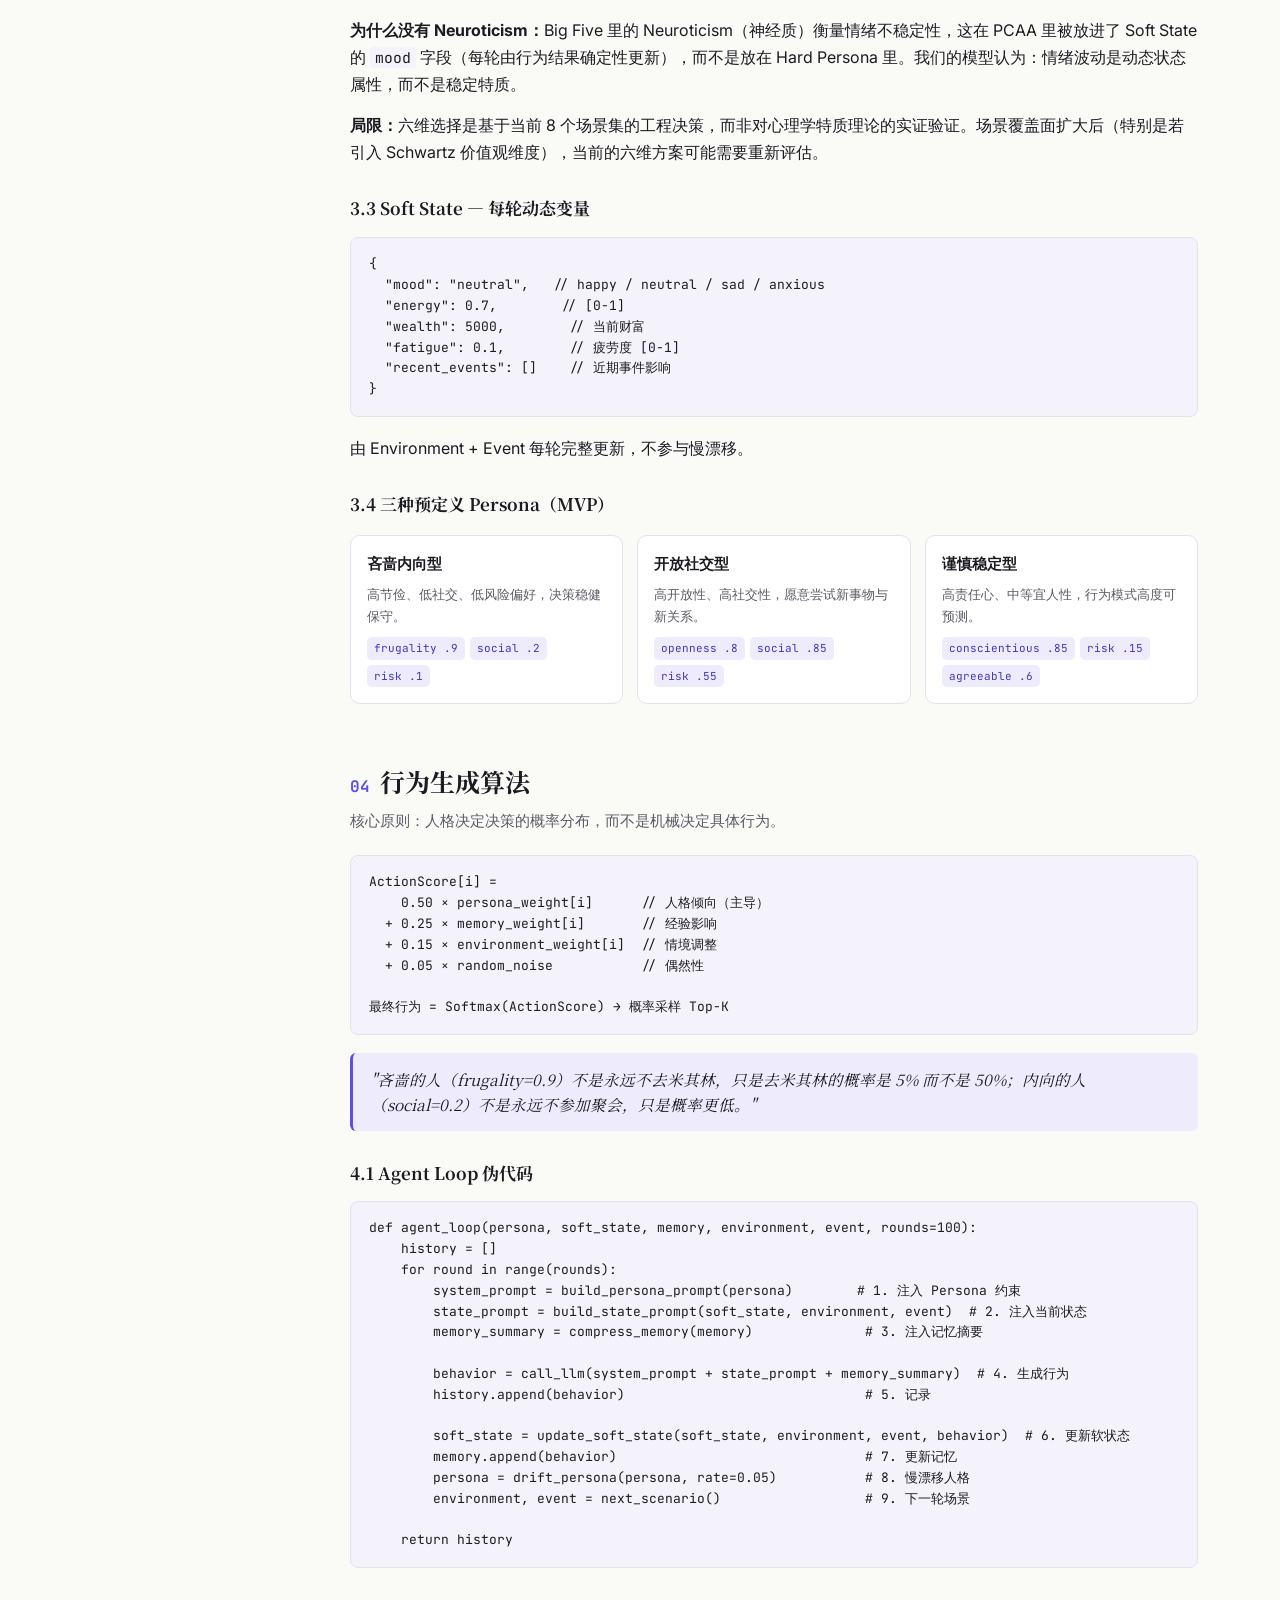
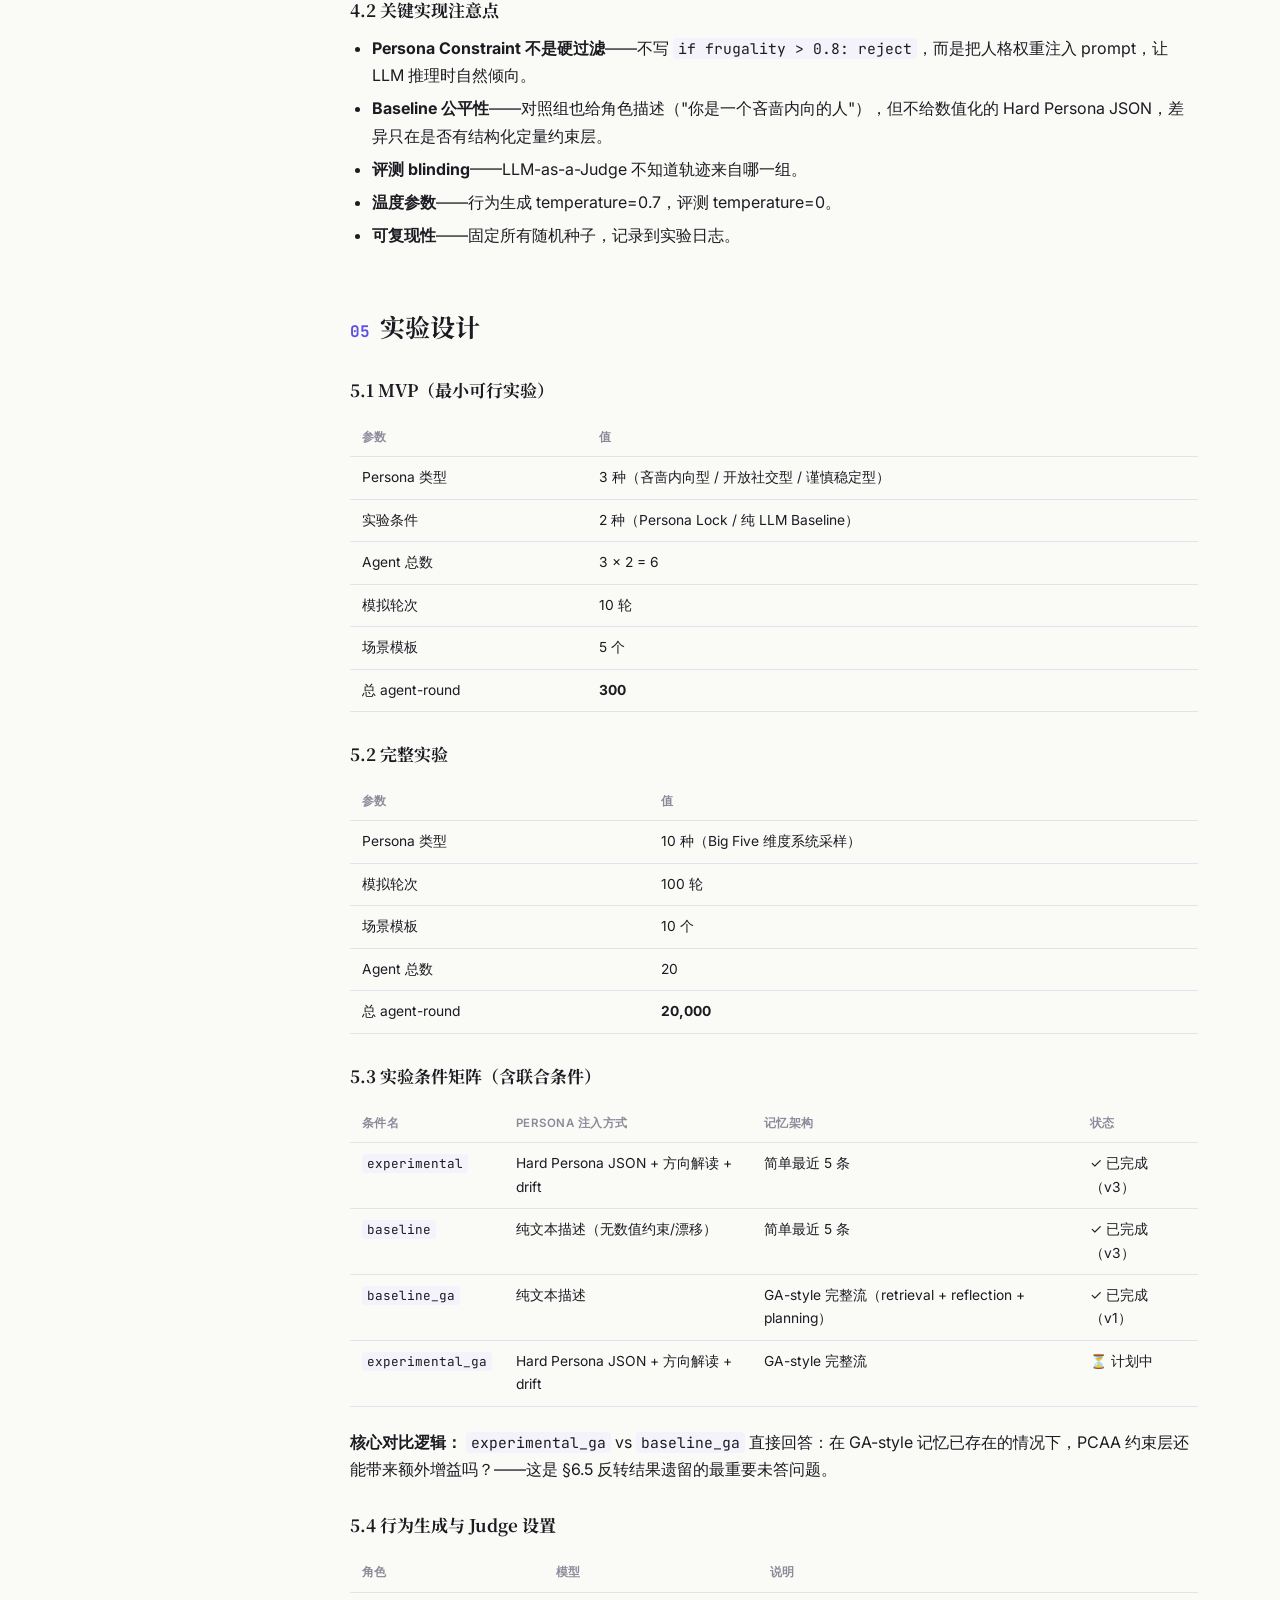
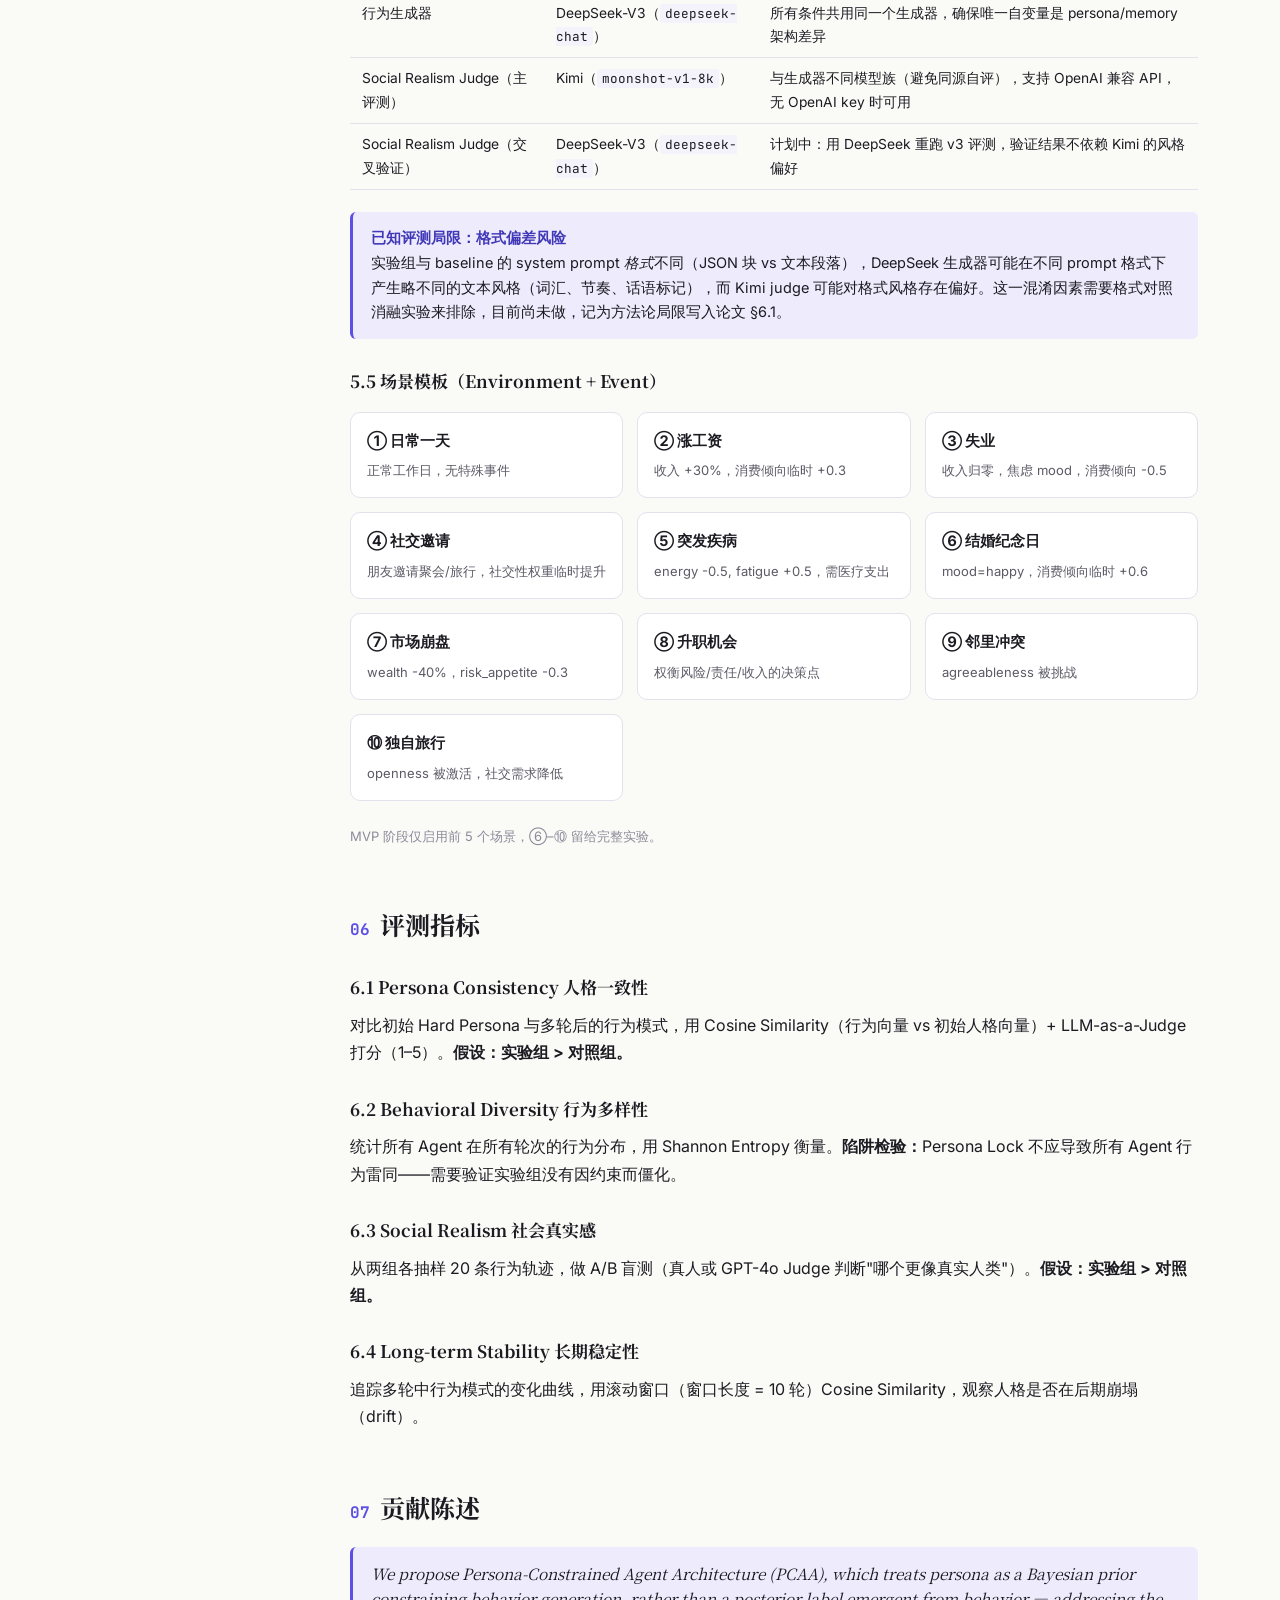
==== commit ef86bfab: "Clean up section labels and meta-language for projection use Remove parenthetical notes like (技术概念平语" ====
--- a/site/index.html
+++ b/site/index.html
@@ -80,7 +80,7 @@
 
         <!-- 2. 方案架构 -->
         <div style="background:#fff;border-radius:12px;padding:24px 28px;box-shadow:0 2px 12px rgba(91,79,229,.08);">
-          <div style="font-size:12px;font-weight:700;letter-spacing:.1em;color:var(--accent);margin-bottom:14px;">ARCHITECTURE · 我设计了什么（技术概念平语言版）</div>
+          <div style="font-size:12px;font-weight:700;letter-spacing:.1em;color:var(--accent);margin-bottom:14px;">ARCHITECTURE · 核心架构设计</div>
 
           <p style="margin:0 0 16px;font-size:15px;">PCAA 的核心是两层人格模型，分别控制"长期稳定性"和"短期波动"：</p>
 
@@ -119,11 +119,11 @@
 
         <!-- 3. 实验设计 -->
         <div style="background:#fff;border-radius:12px;padding:24px 28px;box-shadow:0 2px 12px rgba(91,79,229,.08);">
-          <div style="font-size:12px;font-weight:700;letter-spacing:.1em;color:var(--accent);margin-bottom:14px;">METHODOLOGY · 实验设计（怎么验证，为什么这样验证）</div>
+          <div style="font-size:12px;font-weight:700;letter-spacing:.1em;color:var(--accent);margin-bottom:14px;">METHODOLOGY · 实验设计</div>
 
           <p style="margin:0 0 14px;font-size:15px;"><b>场景设计：</b>5 个日常生活场景（月薪变化、失业冲击、朋友邀约、冲动消费诱惑、突发疾病），每个场景提供 3–4 个行动选项（如"涨工资后立刻储蓄 / 犒劳自己消费 / 装作没事"）。每位 Agent 循环经历所有场景，称为一"轮"（Round）。</p>
 
-          <p style="margin:0 0 14px;font-size:15px;"><b>6 个人物原型（Persona）：</b></p>
+          <p style="margin:0 0 14px;font-size:15px;"><b>6 个人物原型：</b></p>
           <div style="display:grid;grid-template-columns:1fr 1fr;gap:8px;margin-bottom:16px;font-size:13px;">
             <div style="background:var(--bg-alt);border-radius:8px;padding:10px 12px;"><b>frugal_introvert</b> — 节俭内向者（节俭0.9，社交0.1）</div>
             <div style="background:var(--bg-alt);border-radius:8px;padding:10px 12px;"><b>open_social</b> — 开放外向者（开放0.85，社交0.8）</div>
@@ -133,7 +133,7 @@
             <div style="background:var(--bg-alt);border-radius:8px;padding:10px 12px;"><b>easygoing_drifter</b> — 随遇而安者（各维度接近中间值0.5）</div>
           </div>
 
-          <p style="margin:0 0 14px;font-size:15px;"><b>评测方式——LLM-as-Judge 双盲配对比较（Social Realism）：</b></p>
+          <p style="margin:0 0 14px;font-size:15px;"><b>评测方式——双盲配对比较：</b></p>
           <div style="background:var(--code-bg);border-radius:8px;padding:14px 18px;font-size:13px;margin-bottom:12px;">
             把两段匿名行为轨迹（A 和 B，随机打乱哪边是 PCAA）呈现给 Judge 模型，要求它选择"哪段更像真实人类在这些情境下的自然反应"。主评模型 Kimi（moonshot-v1-8k），交叉验证 DeepSeek（deepseek-chat）。每对人格进行 3 次独立评测，共 6 personas × 3 = 18 次比较。
           </div>
@@ -142,7 +142,7 @@
 
         <!-- 4. 五轮实验 -->
         <div style="background:#fff;border-radius:12px;padding:24px 28px;box-shadow:0 2px 12px rgba(91,79,229,.08);">
-          <div style="font-size:12px;font-weight:700;letter-spacing:.1em;color:var(--accent);margin-bottom:16px;">EXPERIMENTS · 五轮实验迭代（每轮：做了什么 → 发现了什么 → 调整了什么）</div>
+          <div style="font-size:12px;font-weight:700;letter-spacing:.1em;color:var(--accent);margin-bottom:16px;">EXPERIMENTS · 五轮实验迭代</div>
           <div style="display:flex;flex-direction:column;gap:20px;">
 
             <div style="border-left:3px solid var(--accent);padding-left:16px;">
@@ -150,14 +150,14 @@
               <p style="margin:0 0 6px;font-size:13px;color:var(--ink-soft);"><b>做了什么：</b>让 PCAA（数值先验）和 Baseline（文字描述人格，如"你是一个非常节俭的人"）各自跑 10 轮，比较行为轨迹。</p>
               <p style="margin:0 0 6px;font-size:13px;color:var(--ink-soft);"><b>关键 Bug：</b>发现人格漂移公式被错误地按每个 timestep 触发（50次/agent），而应该是每完整经历 5 个场景后触发一次（10次/agent）。50 次漂移后 <code>0.95^50 ≈ 0.08</code>，初始人格几乎被冲掉。修复后改为每轮平均 5 个场景的行为信号再做一次漂移。</p>
               <p style="margin:0 0 6px;font-size:13px;color:var(--ink-soft);"><b>另一个关键发现：</b>Prompt 设计问题——把人格数值写成"规则"（"你必须……"）时，LLM 把 0.2 当成正整数 2 来理解，高消费者反而变成极度节俭。改为"概率先验"框架（"0 代表从不，1 代表总是"）后行为方向正确。</p>
-              <div style="background:#f0faf6;border-radius:8px;padding:10px 14px;font-size:13px;font-weight:600;color:var(--good);">v3 结果（101 次比较，6 个 persona）：PCAA 56% vs Baseline 28%，平局 17%。两个 Judge 一致。✓</div>
+              <div style="background:#f0faf6;border-radius:8px;padding:10px 14px;font-size:13px;font-weight:600;color:var(--good);">结果（101 次评测，6 个人物原型）：PCAA 56% vs Baseline 28%，平局 17%，Kimi 与 DeepSeek 方向一致 ✓</div>
             </div>
 
             <div style="border-left:3px solid var(--accent);padding-left:16px;">
               <div style="font-weight:700;font-size:14px;margin-bottom:6px;">轮次 2：给 Baseline 配上 GA 式记忆 — 诚实检验</div>
               <p style="margin:0 0 6px;font-size:13px;color:var(--ink-soft);"><b>做了什么：</b>把对照组升级为更接近 Stanford Generative Agents 的完整记忆系统（<b>GA 式记忆</b> = memory stream 记忆流 + relevance 相关检索 + reflection 定期反思 + planning 每轮提前规划）。这是为了分清"PCAA 赢是因为人格约束，还是因为记忆架构更好"。</p>
               <p style="margin:0 0 6px;font-size:13px;color:var(--ink-soft);">
-                <b>GA 式记忆通俗解释：</b>类比人的记忆方式——① 把每件事都存下来（记忆流）；② 遇到新场景时优先想起"最近发生的、重要的、和当前情况最相关的"（检索公式：时间衰减 × 重要性 × 相关性）；③ 积累到一定量后做一次总结反思；④ 每轮开始前先想想"我今天打算怎么做"。比简单的"只记最近 5 件事"复杂得多。
+                <b>GA 式记忆是什么：</b>类比人的记忆方式——① 把每件事都存下来（记忆流）；② 遇到新场景时优先想起"最近发生的、重要的、和当前情况最相关的"（检索公式：时间衰减 × 重要性 × 相关性）；③ 积累到一定量后做一次总结反思；④ 每轮开始前先想想"我今天打算怎么做"。比简单的"只记最近 5 件事"复杂得多。
               </p>
               <div style="background:#fff8f8;border-radius:8px;padding:10px 14px;font-size:13px;font-weight:600;color:var(--bad);">结果：PCAA 44% vs baseline_ga 56%。优势反转。说明原先的优势中有相当部分来自记忆架构差异而非人格约束本身。</div>
               <p style="margin:6px 0 0;font-size:13px;color:var(--ink-soft);">这是这个研究最诚实也最重要的发现——面对真正的强 baseline，不能靠简单比较来证明价值。</p>
@@ -234,7 +234,7 @@
             </table>
           </div>
           <div style="display:grid;gap:8px;">
-            <div style="font-size:13px;padding:11px 16px;background:var(--accent-soft);border-left:3px solid var(--accent);border-radius:0 8px 8px 0;"><b>怎么解读这些百分比？</b>在每次盲评中，Judge 从两段匿名轨迹里选一段"更像真实人类"。56% 意味着在 56% 的配对比较中 PCAA 胜出，远高于随机猜测的 50%（有平局稀释后的有效胜率约 67%，在决出胜者的比较中）。89% 意味着 20 轮时几乎每次都选 PCAA——随轮次增加，人格差异越来越显著。</div>
+            <div style="font-size:13px;padding:11px 16px;background:var(--accent-soft);border-left:3px solid var(--accent);border-radius:0 8px 8px 0;"><b>如何读这些数字：</b>每次盲评中，Judge 从两段匿名轨迹里选出"更像真实人类"的那段。56% 意味着超过一半的配对里 PCAA 胜出；排除平局后决出胜负的比较中有效胜率约 67%。89% 意味着 20 轮时几乎每次都选 PCAA——轮次越长，人格差异越显著。</div>
             <div style="font-size:13px;padding:11px 16px;background:var(--accent-soft);border-left:3px solid var(--accent);border-radius:0 8px 8px 0;"><b>最重要的规律：</b>PCAA 约束层的价值与它填补的"信息缺口"成正比。当对照组记忆系统很弱时，人格数值先验提供了大量"这个人是谁"的信息（优势明显）；当对照组也有丰富记忆时，这个信息差缩小（优势下降）。<b>但整合式（experimental_pga）说明：人格先验渗透进记忆系统内部时，两者能协同而非竞争。</b></div>
             <div style="font-size:13px;padding:11px 16px;background:#fff8f8;border-left:3px solid var(--bad);border-radius:0 8px 8px 0;"><b>最大的未解问题：</b>Kimi 和 DeepSeek 在某些 persona 上评判方向完全相反（如 cautious_stable 一个给 3:0，另一个给 0:3）。这说明"社会真实感"本身是个主观指标，不同模型有不同的"什么叫像真实人"的内隐标准。这是方法论的局限，不是 PCAA 本身的问题——解决方案是引入第三个裁判家族和人工标注。</div>
           </div>
@@ -242,7 +242,7 @@
 
         <!-- 6. 三个最重要的 insight -->
         <div style="background:#fff;border-radius:12px;padding:24px 28px;box-shadow:0 2px 12px rgba(91,79,229,.08);">
-          <div style="font-size:12px;font-weight:700;letter-spacing:.1em;color:var(--accent);margin-bottom:14px;">INSIGHTS · 我学到了什么（三个值得迁移的 PM 思维）</div>
+          <div style="font-size:12px;font-weight:700;letter-spacing:.1em;color:var(--accent);margin-bottom:14px;">INSIGHTS · 三个核心洞察</div>
           <div style="display:grid;gap:14px;">
             <div style="display:grid;grid-template-columns:auto 1fr;gap:14px;align-items:start;">
               <div style="font-size:22px;">💡</div>
@@ -289,7 +289,7 @@
 
         <!-- 8. 局限性 + 下一步 -->
         <div style="background:#fff;border-radius:12px;padding:24px 28px;box-shadow:0 2px 12px rgba(91,79,229,.08);">
-          <div style="font-size:12px;font-weight:700;letter-spacing:.1em;color:var(--accent);margin-bottom:14px;">LIMITS &amp; NEXT · 诚实的局限性 + 接下来要做什么</div>
+          <div style="font-size:12px;font-weight:700;letter-spacing:.1em;color:var(--accent);margin-bottom:14px;">LIMITS &amp; NEXT · 局限性与下一步</div>
           <div style="display:grid;gap:10px;margin-bottom:20px;font-size:13px;">
             <div style="padding:10px 14px;background:#fff8f8;border-left:3px solid var(--bad);border-radius:0 8px 8px 0;"><b>样本量：</b>每次评测 18 次配对比较（6 persona × 3 窗口）。在统计上属于探索性研究（pilot study），结论方向可信，具体数字不应过度解读。</div>
             <div style="padding:10px 14px;background:#fff8f8;border-left:3px solid var(--bad);border-radius:0 8px 8px 0;"><b>评测主观性：</b>LLM Judge 的"社会真实感"判断与人的判断未经校准。两个 Judge 模型在部分 persona 上完全逆转，说明该指标存在模型偏差，需要人工标注作为锚点。</div>
